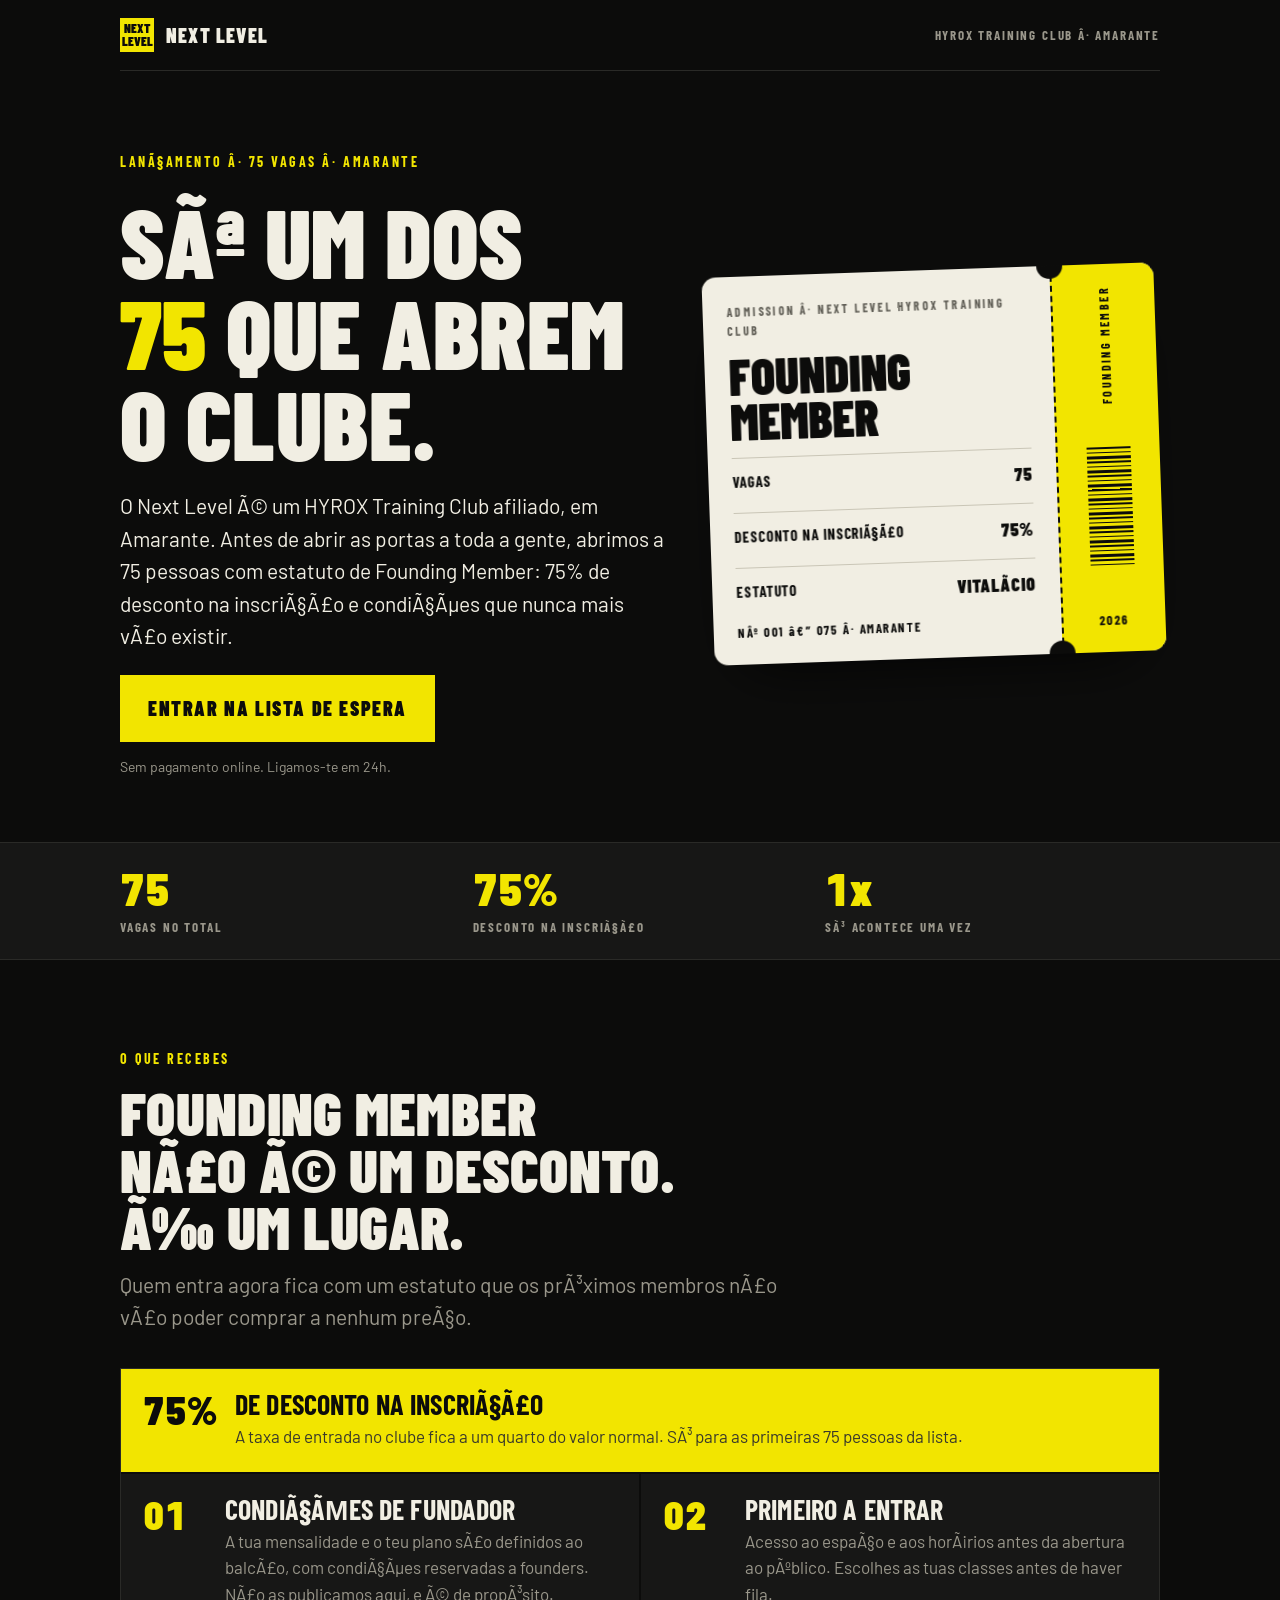
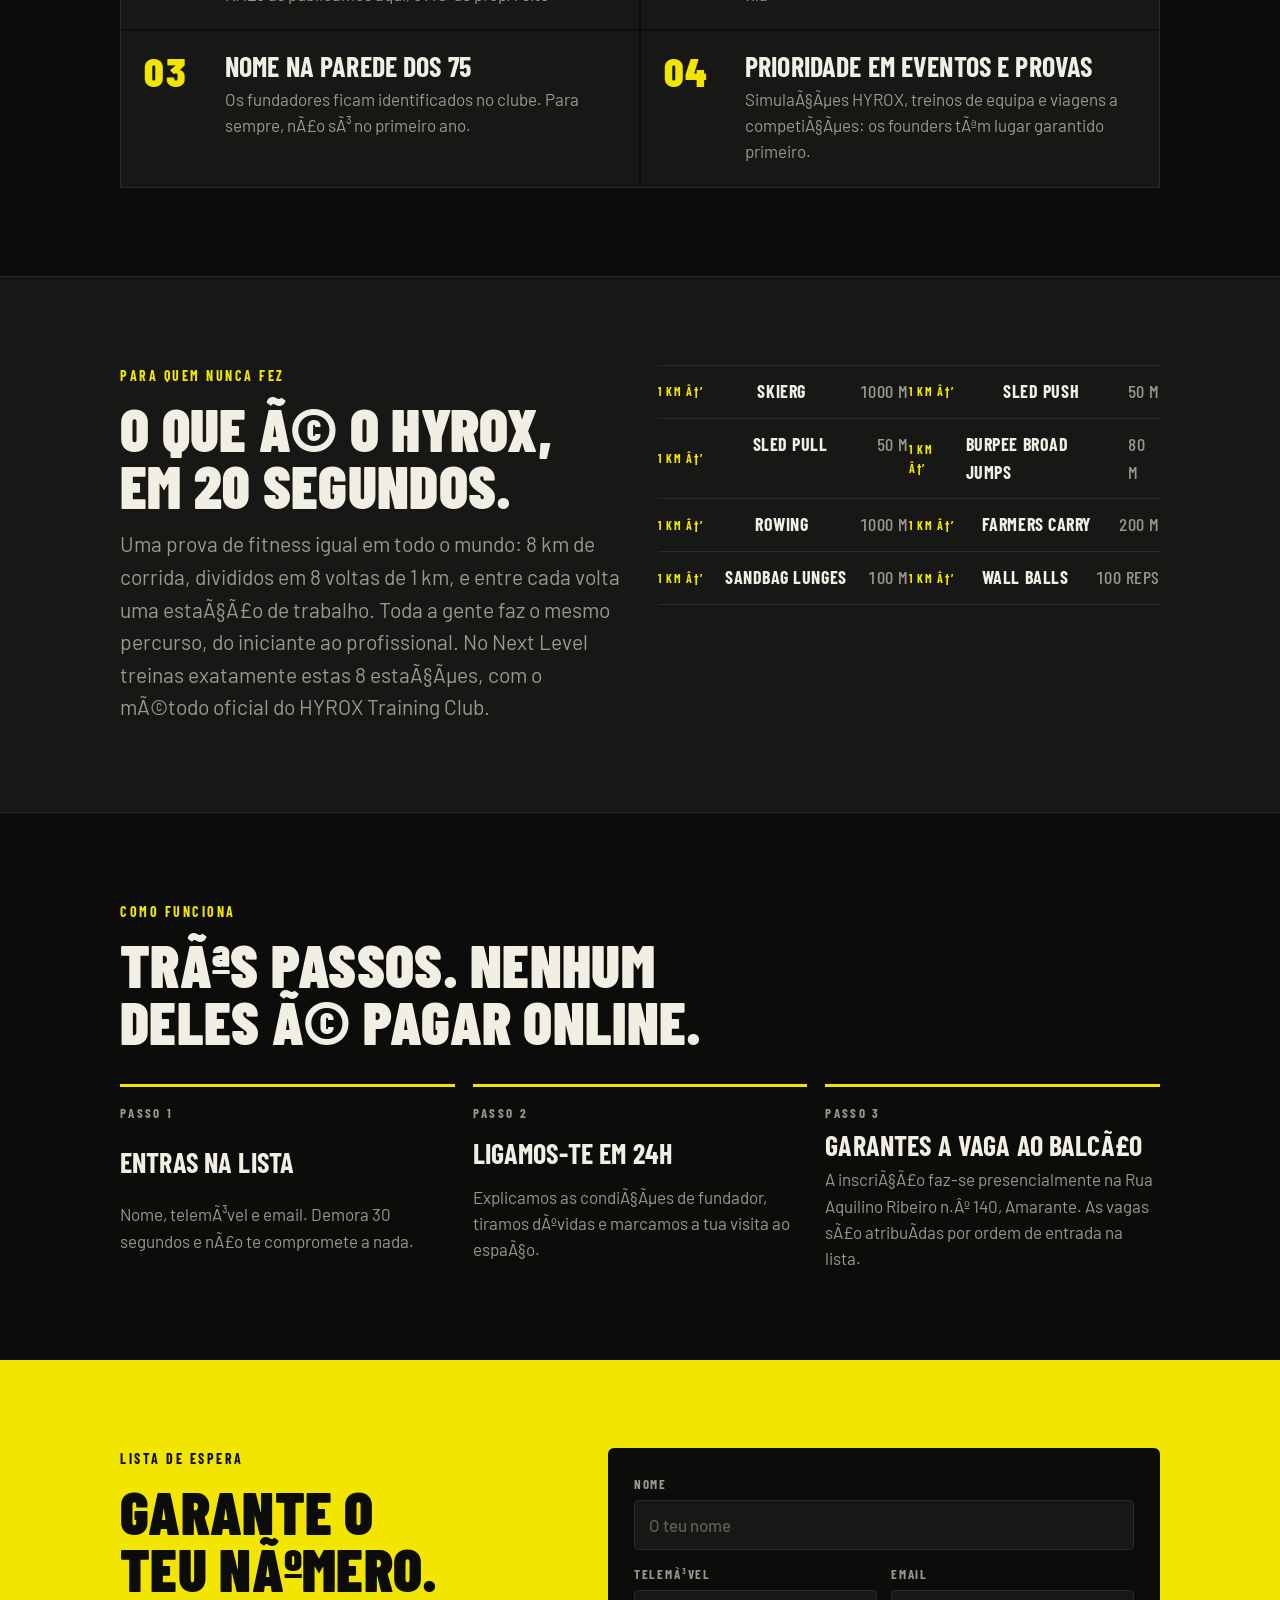
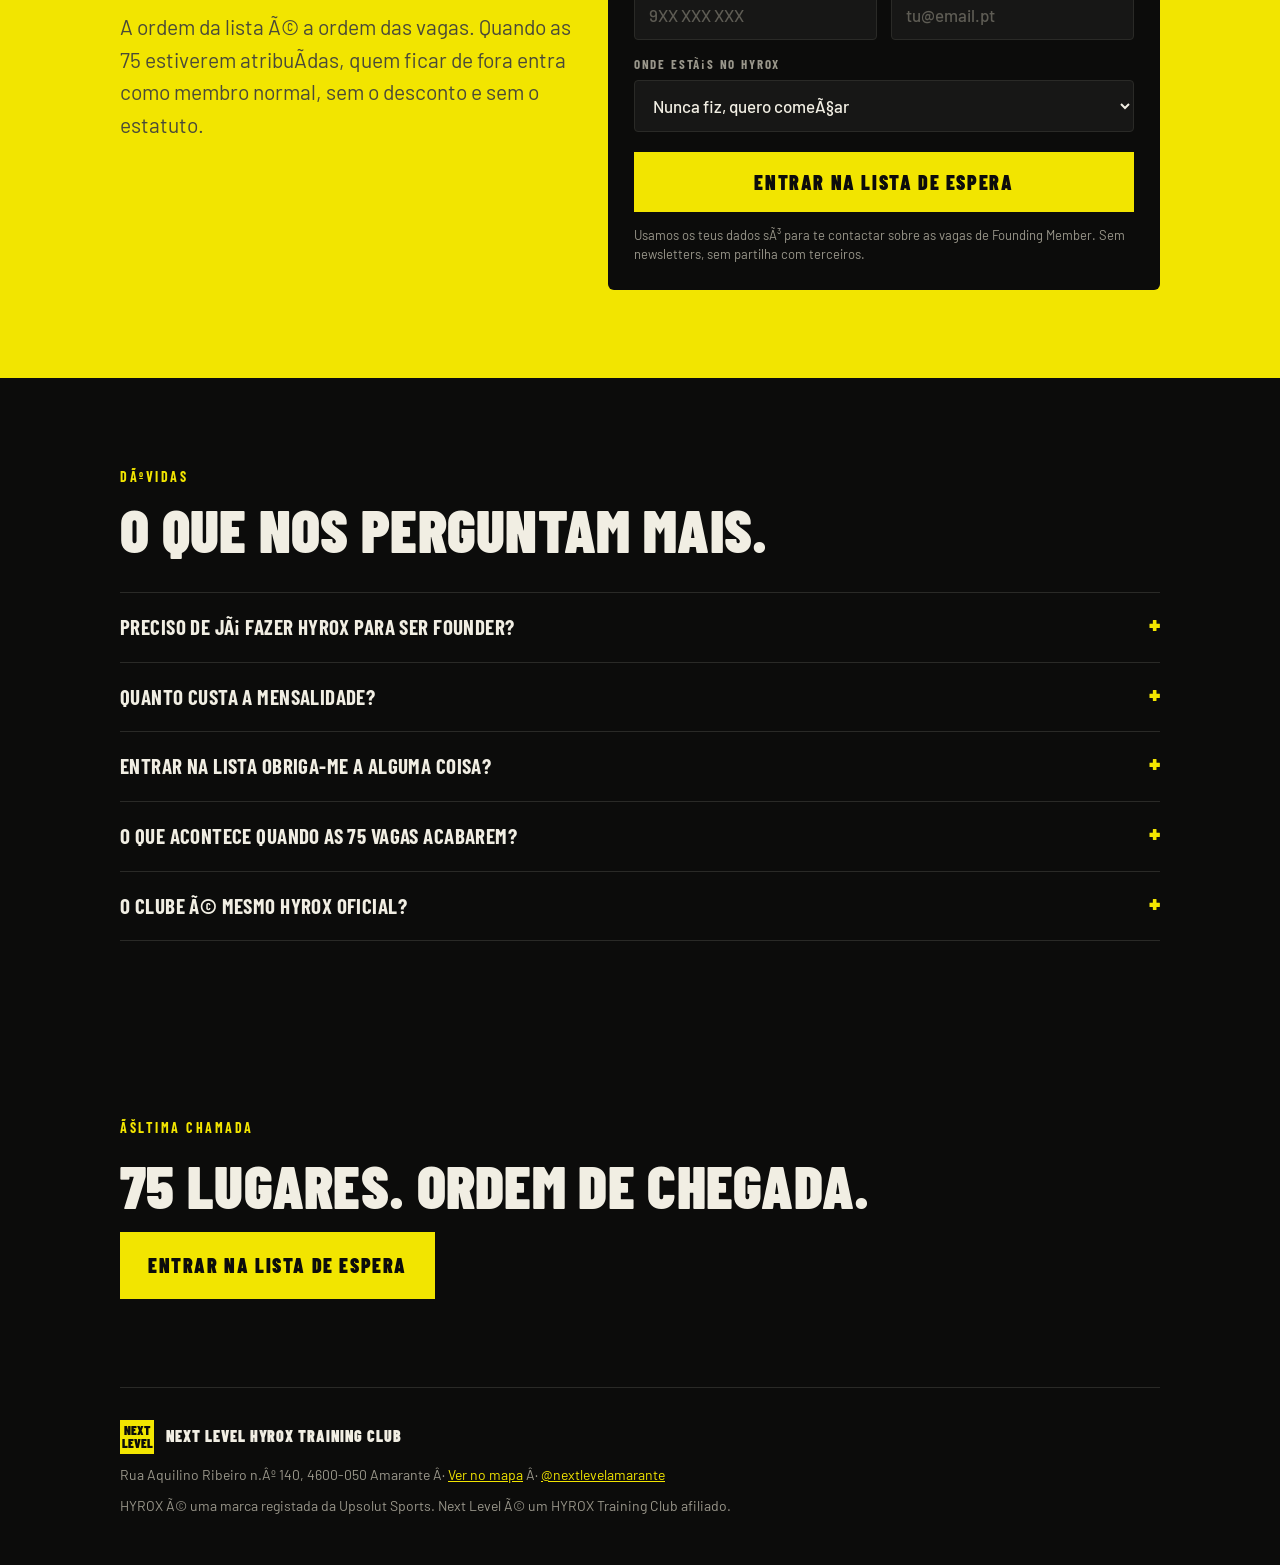
==== founders/index.html @ 46709a41 "Add initial HTML structure for Founding Member page" ====
<!doctype html>
<html lang="pt">
<head>
<meta charset="utf-8">
<meta name="viewport" content="width=device-width,initial-scale=1">
<title>Next Level Founding Member</title>
<meta name="description" content="75 vagas de Founding Member no Next Level HYROX Training Club, Amarante. Entra na lista de espera.">
<link rel="preconnect" href="https://fonts.googleapis.com">
<link rel="stylesheet" href="https://fonts.googleapis.com/css2?family=Barlow+Condensed:wght@500;700;900&family=Barlow:wght@400;500;600&display=swap">
<style>
  :root{
    --carbon:#0C0C0B; --surface:#171716; --line:#2A2A27;
    --volt:#F2E500; --volt-ink:#0C0C0B;
    --bone:#F1EEE3; --ash:#9A978B; --ash-dim:#5E5C54;
    --ok:#7CE38B;
    --display:"Barlow Condensed","Arial Narrow","Helvetica Neue",Arial,sans-serif;
    --body:"Barlow","Helvetica Neue",Arial,sans-serif;
    --max:1040px;
  }
  *{box-sizing:border-box}
  [hidden]{display:none!important}
  html{color-scheme:dark}
  body{margin:0;background:var(--carbon);color:var(--bone);font-family:var(--body);font-size:17px;line-height:1.55;-webkit-font-smoothing:antialiased}
  a{color:var(--volt)}
  h1,h2,h3{font-family:var(--display);text-wrap:balance;margin:0;line-height:.95;text-transform:uppercase;letter-spacing:.005em}
  h1{font-weight:900;font-size:clamp(46px,10vw,96px)}
  h2{font-weight:900;font-size:clamp(34px,6vw,60px)}
  h3{font-weight:700;font-size:clamp(22px,3vw,28px)}
  p{margin:0}
  .wrap{width:min(var(--max),100% - 40px);margin-inline:auto}
  .eyebrow{font-family:var(--display);font-weight:700;font-size:14px;letter-spacing:.18em;text-transform:uppercase;color:var(--volt)}
  .muted{color:var(--ash)}
  .lede{font-size:clamp(18px,2.2vw,21px);max-width:38em}

  /* top bar */
  .bar{display:flex;align-items:center;justify-content:space-between;padding:18px 0;border-bottom:1px solid var(--line)}
  .brand{display:flex;align-items:center;gap:12px;font-family:var(--display);font-weight:900;font-size:20px;letter-spacing:.06em;text-transform:uppercase;color:var(--bone);text-decoration:none}
  .brand .mark{width:34px;height:34px;background:var(--volt);color:var(--volt-ink);display:grid;place-items:center;font-size:13px;line-height:1;font-weight:900;text-align:center;letter-spacing:0}
  .bar .tag{font-family:var(--display);font-weight:700;font-size:13px;letter-spacing:.14em;text-transform:uppercase;color:var(--ash)}
  @media (max-width:520px){.bar .tag{display:none}}

  /* hero */
  .hero{padding:56px 0 40px;display:grid;gap:36px}
  @media (min-width:860px){.hero{grid-template-columns:1.1fr .9fr;align-items:center;padding:80px 0 64px}}
  .hero h1 .volt{color:var(--volt)}
  .hero .stack{display:grid;gap:22px}
  .cta{display:inline-flex;align-items:center;justify-content:center;gap:10px;background:var(--volt);color:var(--volt-ink);font-family:var(--display);font-weight:900;font-size:20px;letter-spacing:.08em;text-transform:uppercase;padding:18px 28px;text-decoration:none;border:0;cursor:pointer;min-height:58px}
  .cta:hover{background:#FFF23A}
  .cta:focus-visible,input:focus-visible,select:focus-visible,button:focus-visible,summary:focus-visible{outline:3px solid var(--volt);outline-offset:3px}
  .cta-row{display:flex;flex-wrap:wrap;gap:14px;align-items:center}
  .cta-row .note{font-size:14px;color:var(--ash)}

  /* ticket */
  .ticket{--r:14px;position:relative;display:grid;grid-template-columns:1fr auto;background:var(--bone);color:var(--carbon);border-radius:var(--r);overflow:hidden;box-shadow:0 30px 60px -30px rgba(0,0,0,.9);transform:rotate(-2deg);max-width:520px;width:100%;justify-self:center}
  .ticket .main{padding:26px 24px 22px;display:grid;gap:14px}
  .ticket .stub{border-left:2px dashed var(--carbon);padding:22px 16px;display:grid;grid-template-rows:auto 1fr auto;align-items:center;justify-items:center;gap:12px;background:var(--volt);min-width:104px}
  .ticket .stub::before,.ticket .stub::after{content:"";position:absolute;width:26px;height:26px;border-radius:50%;background:var(--carbon);left:calc(100% - 104px - 13px)}
  .ticket .stub::before{top:-13px}.ticket .stub::after{bottom:-13px}
  .ticket .label{font-family:var(--display);font-weight:700;font-size:12px;letter-spacing:.2em;text-transform:uppercase;color:var(--ash-dim)}
  .ticket .admit{font-family:var(--display);font-weight:900;font-size:clamp(34px,7vw,50px);line-height:.9;text-transform:uppercase}
  .ticket .row{display:flex;justify-content:space-between;gap:12px;font-family:var(--display);font-weight:700;font-size:15px;text-transform:uppercase;letter-spacing:.06em;border-top:1px solid #C9C5B6;padding-top:12px}
  .ticket .row b{font-weight:900;font-size:18px}
  .ticket .barcode{width:44px;height:120px;background:repeating-linear-gradient(to bottom,var(--carbon) 0 2px,transparent 2px 5px,var(--carbon) 5px 6px,transparent 6px 9px,var(--carbon) 9px 12px,transparent 12px 14px)}
  .ticket .stub .label{writing-mode:vertical-rl;transform:rotate(180deg);color:var(--carbon)}
  .ticket .serial{font-family:var(--display);font-weight:700;font-size:13px;letter-spacing:.12em}

  /* counter strip */
  .strip{border-block:1px solid var(--line);background:var(--surface)}
  .strip .wrap{display:grid;grid-template-columns:repeat(3,1fr);gap:18px;padding:22px 0}
  .strip .k{font-family:var(--display);font-weight:900;font-size:clamp(30px,5vw,46px);line-height:1;color:var(--volt);font-variant-numeric:tabular-nums}
  .strip .l{font-size:13px;letter-spacing:.14em;text-transform:uppercase;color:var(--ash);font-family:var(--display);font-weight:700;margin-top:6px}
  @media (max-width:520px){.strip .wrap{gap:10px}.strip .l{font-size:11px}}

  section{padding:64px 0}
  @media (min-width:860px){section{padding:88px 0}}
  .head{display:grid;gap:14px;margin-bottom:34px;max-width:40em}

  /* perks */
  .perks{display:grid;gap:2px;border:1px solid var(--line)}
  .perk{display:grid;grid-template-columns:auto 1fr;gap:18px;padding:22px;background:var(--surface);align-items:start}
  .perk .n{font-family:var(--display);font-weight:900;font-size:40px;line-height:.9;color:var(--volt);min-width:64px;font-variant-numeric:tabular-nums}
  .perk h3{margin-bottom:6px}
  .perk.lead{grid-column:1/-1;background:var(--volt);color:var(--volt-ink)}
  .perk.lead .n{color:var(--volt-ink)}
  .perk.lead p{color:#3A3A2A}
  @media (min-width:700px){.perks{grid-template-columns:1fr 1fr}}
  .perk .muted{color:var(--ash)}

  /* hyrox */
  .hyrox{background:var(--surface);border-block:1px solid var(--line)}
  .hyrox .grid{display:grid;gap:36px}
  @media (min-width:860px){.hyrox .grid{grid-template-columns:1fr 1fr;align-items:start}}
  .stations{list-style:none;padding:0;margin:0;display:grid;grid-template-columns:1fr 1fr;gap:0;border-top:1px solid var(--line)}
  .stations li{display:flex;justify-content:space-between;gap:12px;padding:12px 0;border-bottom:1px solid var(--line);font-family:var(--display);font-weight:700;font-size:18px;text-transform:uppercase;letter-spacing:.03em}
  .stations li span{color:var(--ash);font-weight:500;font-variant-numeric:tabular-nums}
  .stations li::before{content:"1 KM â†’";color:var(--volt);font-size:12px;letter-spacing:.14em;align-self:center}
  @media (max-width:520px){.stations{grid-template-columns:1fr}.stations li{font-size:17px}}

  /* steps */
  .steps{display:grid;gap:18px}
  @media (min-width:700px){.steps{grid-template-columns:repeat(3,1fr)}}
  .step{border-top:3px solid var(--volt);padding-top:16px;display:grid;gap:8px}
  .step .t{font-family:var(--display);font-weight:700;font-size:13px;letter-spacing:.18em;text-transform:uppercase;color:var(--ash)}

  /* form */
  .signup{background:var(--volt);color:var(--volt-ink)}
  .signup .eyebrow{color:var(--volt-ink)}
  .signup .grid{display:grid;gap:36px}
  @media (min-width:860px){.signup .grid{grid-template-columns:.9fr 1.1fr;align-items:start}}
  .signup .muted{color:#4A4A38}
  form{display:grid;gap:14px;background:var(--carbon);color:var(--bone);padding:26px;border-radius:6px}
  .field{display:grid;gap:6px}
  label{font-family:var(--display);font-weight:700;font-size:13px;letter-spacing:.14em;text-transform:uppercase;color:var(--ash)}
  input,select{width:100%;background:var(--surface);color:var(--bone);border:1px solid var(--line);padding:14px;font:500 17px var(--body);border-radius:4px}
  input::placeholder{color:var(--ash-dim)}
  .two{display:grid;gap:14px}
  @media (min-width:560px){.two{grid-template-columns:1fr 1fr}}
  form .cta{width:100%;margin-top:6px}
  .fine{font-size:13px;color:var(--ash);line-height:1.45}
  .success{display:grid;gap:12px;background:var(--carbon);color:var(--bone);padding:30px 26px;border-radius:6px;border:2px solid var(--ok)}
  .success h3{color:var(--ok)}
  .err{color:#FFB3A7;font-size:14px}

  /* faq */
  details{border-top:1px solid var(--line)}
  details:last-of-type{border-bottom:1px solid var(--line)}
  summary{cursor:pointer;list-style:none;display:flex;justify-content:space-between;gap:16px;padding:18px 0;font-family:var(--display);font-weight:700;font-size:21px;text-transform:uppercase;letter-spacing:.02em}
  summary::-webkit-details-marker{display:none}
  summary::after{content:"+";color:var(--volt);font-weight:900;font-size:26px;line-height:1}
  details[open] summary::after{content:"â€“"}
  details p{padding:0 0 20px;max-width:40em;color:var(--ash)}

  footer{border-top:1px solid var(--line);padding:32px 0 48px;font-size:14px;color:var(--ash);display:grid;gap:10px}
  footer .brand{font-size:16px}
  .final{display:grid;gap:18px;justify-items:start}

  @media (prefers-reduced-motion:no-preference){
    .ticket{animation:drop .7s cubic-bezier(.2,.8,.2,1) both}
    @keyframes drop{from{transform:rotate(-6deg) translateY(-18px);opacity:.6}to{transform:rotate(-2deg) translateY(0);opacity:1}}
  }
</style>

<header class="wrap bar">
  <a class="brand" href="#top"><span class="mark">NEXT<br>LEVEL</span>Next Level</a>
  <span class="tag">HYROX Training Club Â· Amarante</span>
</header>

<main id="top">
  <div class="wrap hero">
    <div class="stack">
      <p class="eyebrow">LanÃ§amento Â· 75 vagas Â· Amarante</p>
      <h1>SÃª um dos <span class="volt">75</span> que abrem o clube.</h1>
      <p class="lede">O Next Level Ã© um HYROX Training Club afiliado, em Amarante. Antes de abrir as portas a toda a gente, abrimos a 75 pessoas com estatuto de Founding Member: 75% de desconto na inscriÃ§Ã£o e condiÃ§Ãµes que nunca mais vÃ£o existir.</p>
      <div class="cta-row">
        <a class="cta" href="#lista">Entrar na lista de espera</a>
        <span class="note">Sem pagamento online. Ligamos-te em 24h.</span>
      </div>
    </div>

    <div class="ticket" aria-label="Bilhete Founding Member">
      <div class="main">
        <span class="label">Admission Â· Next Level HYROX Training Club</span>
        <div class="admit">Founding<br>Member</div>
        <div class="row"><span>Vagas</span><b>75</b></div>
        <div class="row"><span>Desconto na inscriÃ§Ã£o</span><b>75%</b></div>
        <div class="row"><span>Estatuto</span><b>VitalÃ­cio</b></div>
        <span class="serial">NÂº 001 â€” 075 Â· AMARANTE</span>
      </div>
      <div class="stub">
        <span class="label">Founding Member</span>
        <div class="barcode" aria-hidden="true"></div>
        <span class="serial">2026</span>
      </div>
    </div>
  </div>

  <div class="strip">
    <div class="wrap">
      <div><div class="k" data-count="vagas">75</div><div class="l">Vagas no total</div></div>
      <div><div class="k">75%</div><div class="l">Desconto na inscriÃ§Ã£o</div></div>
      <div><div class="k">1x</div><div class="l">SÃ³ acontece uma vez</div></div>
    </div>
  </div>

  <section class="wrap" id="oferta">
    <div class="head">
      <p class="eyebrow">O que recebes</p>
      <h2>Founding Member nÃ£o Ã© um desconto. Ã‰ um lugar.</h2>
      <p class="muted lede">Quem entra agora fica com um estatuto que os prÃ³ximos membros nÃ£o vÃ£o poder comprar a nenhum preÃ§o.</p>
    </div>
    <div class="perks">
      <div class="perk lead">
        <div class="n">75%</div>
        <div><h3>De desconto na inscriÃ§Ã£o</h3><p>A taxa de entrada no clube fica a um quarto do valor normal. SÃ³ para as primeiras 75 pessoas da lista.</p></div>
      </div>
      <div class="perk">
        <div class="n">01</div>
        <div><h3>CondiÃ§Ãµes de fundador</h3><p class="muted">A tua mensalidade e o teu plano sÃ£o definidos ao balcÃ£o, com condiÃ§Ãµes reservadas a founders. NÃ£o as publicamos aqui, e Ã© de propÃ³sito.</p></div>
      </div>
      <div class="perk">
        <div class="n">02</div>
        <div><h3>Primeiro a entrar</h3><p class="muted">Acesso ao espaÃ§o e aos horÃ¡rios antes da abertura ao pÃºblico. Escolhes as tuas classes antes de haver fila.</p></div>
      </div>
      <div class="perk">
        <div class="n">03</div>
        <div><h3>Nome na parede dos 75</h3><p class="muted">Os fundadores ficam identificados no clube. Para sempre, nÃ£o sÃ³ no primeiro ano.</p></div>
      </div>
      <div class="perk">
        <div class="n">04</div>
        <div><h3>Prioridade em eventos e provas</h3><p class="muted">SimulaÃ§Ãµes HYROX, treinos de equipa e viagens a competiÃ§Ãµes: os founders tÃªm lugar garantido primeiro.</p></div>
      </div>
    </div>
  </section>

  <section class="hyrox">
    <div class="wrap grid">
      <div class="head" style="margin:0">
        <p class="eyebrow">Para quem nunca fez</p>
        <h2>O que Ã© o HYROX, em 20 segundos.</h2>
        <p class="muted lede">Uma prova de fitness igual em todo o mundo: 8 km de corrida, divididos em 8 voltas de 1 km, e entre cada volta uma estaÃ§Ã£o de trabalho. Toda a gente faz o mesmo percurso, do iniciante ao profissional. No Next Level treinas exatamente estas 8 estaÃ§Ãµes, com o mÃ©todo oficial do HYROX Training Club.</p>
      </div>
      <ul class="stations">
        <li>SkiErg <span>1000 m</span></li>
        <li>Sled Push <span>50 m</span></li>
        <li>Sled Pull <span>50 m</span></li>
        <li>Burpee Broad Jumps <span>80 m</span></li>
        <li>Rowing <span>1000 m</span></li>
        <li>Farmers Carry <span>200 m</span></li>
        <li>Sandbag Lunges <span>100 m</span></li>
        <li>Wall Balls <span>100 reps</span></li>
      </ul>
    </div>
  </section>

  <section class="wrap" id="como">
    <div class="head">
      <p class="eyebrow">Como funciona</p>
      <h2>TrÃªs passos. Nenhum deles Ã© pagar online.</h2>
    </div>
    <div class="steps">
      <div class="step"><span class="t">Passo 1</span><h3>Entras na lista</h3><p class="muted">Nome, telemÃ³vel e email. Demora 30 segundos e nÃ£o te compromete a nada.</p></div>
      <div class="step"><span class="t">Passo 2</span><h3>Ligamos-te em 24h</h3><p class="muted">Explicamos as condiÃ§Ãµes de fundador, tiramos dÃºvidas e marcamos a tua visita ao espaÃ§o.</p></div>
      <div class="step"><span class="t">Passo 3</span><h3>Garantes a vaga ao balcÃ£o</h3><p class="muted">A inscriÃ§Ã£o faz-se presencialmente na Rua Aquilino Ribeiro n.Âº 140, Amarante. As vagas sÃ£o atribuÃ­das por ordem de entrada na lista.</p></div>
    </div>
  </section>

  <section class="signup" id="lista">
    <div class="wrap grid">
      <div class="head" style="margin:0">
        <p class="eyebrow">Lista de espera</p>
        <h2>Garante o teu nÃºmero.</h2>
        <p class="muted lede">A ordem da lista Ã© a ordem das vagas. Quando as 75 estiverem atribuÃ­das, quem ficar de fora entra como membro normal, sem o desconto e sem o estatuto.</p>
      </div>

      <form name="founding-member" method="POST" action="https://api.web3forms.com/submit" novalidate>
        <!-- SUBSTITUI o valor abaixo pela tua Access Key do Web3Forms (ver instruÃ§Ãµes) -->
        <input type="hidden" name="access_key" value="b8e81627-3263-4fd8-a840-15b903b4aa94">
        <input type="hidden" name="subject" value="Nova inscriÃ§Ã£o Founding Member â€” Next Level">
        <input type="hidden" name="from_name" value="Lista de espera Next Level">
        <input type="checkbox" name="botcheck" style="display:none" tabindex="-1" autocomplete="off">
        <div class="field"><label for="nome">Nome</label><input id="nome" name="nome" type="text" autocomplete="name" placeholder="O teu nome" required></div>
        <div class="two">
          <div class="field"><label for="tel">TelemÃ³vel</label><input id="tel" name="telemovel" type="tel" inputmode="tel" autocomplete="tel" placeholder="9XX XXX XXX" required></div>
          <div class="field"><label for="email">Email</label><input id="email" name="email" type="email" autocomplete="email" placeholder="tu@email.pt" required></div>
        </div>
        <div class="field">
          <label for="nivel">Onde estÃ¡s no HYROX</label>
          <select id="nivel" name="nivel">
            <option>Nunca fiz, quero comeÃ§ar</option>
            <option>Treino, mas nunca competi</option>
            <option>JÃ¡ fiz pelo menos uma prova</option>
          </select>
        </div>
        <p class="err" id="err" hidden></p>
        <button class="cta" type="submit">Entrar na lista de espera</button>
        <p class="fine">Usamos os teus dados sÃ³ para te contactar sobre as vagas de Founding Member. Sem newsletters, sem partilha com terceiros.</p>
      </form>

      <div class="success" id="ok" hidden>
        <p class="eyebrow" style="color:var(--ok)">EstÃ¡s na lista</p>
        <h3>Recebemos o teu pedido.</h3>
        <p class="muted">Vamos ligar-te em 24 horas para o nÃºmero que deixaste. Se preferires adiantar, manda mensagem no Instagram para <a href="https://instagram.com/nextlevelamarante">@nextlevelamarante</a> com a palavra FOUNDER.</p>
      </div>
    </div>
  </section>

  <section class="wrap" id="faq">
    <div class="head">
      <p class="eyebrow">DÃºvidas</p>
      <h2>O que nos perguntam mais.</h2>
    </div>
    <details><summary>Preciso de jÃ¡ fazer HYROX para ser founder?</summary><p>NÃ£o. A maioria dos 75 nunca fez uma prova. O treino Ã© escalÃ¡vel: a mesma sessÃ£o serve para quem comeÃ§a e para quem jÃ¡ compete, com pesos e distÃ¢ncias diferentes.</p></details>
    <details><summary>Quanto custa a mensalidade?</summary><p>As condiÃ§Ãµes de fundador sÃ£o explicadas ao telefone e fechadas ao balcÃ£o. NÃ£o as publicamos online porque sÃ£o exclusivas dos 75 e nÃ£o queremos que fiquem como referÃªncia para quem entra depois.</p></details>
    <details><summary>Entrar na lista obriga-me a alguma coisa?</summary><p>NÃ£o. A lista sÃ³ define a ordem de prioridade. A decisÃ£o Ã© tua depois de falares connosco e de visitares o espaÃ§o.</p></details>
    <details><summary>O que acontece quando as 75 vagas acabarem?</summary><p>Fecha a lista. Quem entrar depois entra como membro normal, com a inscriÃ§Ã£o a preÃ§o inteiro e sem o estatuto de Founding Member.</p></details>
    <details><summary>O clube Ã© mesmo HYROX oficial?</summary><p>Sim. O Next Level Ã© um HYROX Training Club afiliado, o que significa treinar com o mÃ©todo oficial, nas estaÃ§Ãµes e distÃ¢ncias reais da prova.</p></details>
  </section>

  <section class="wrap final">
    <p class="eyebrow">Ãšltima chamada</p>
    <h2>75 lugares. Ordem de chegada.</h2>
    <a class="cta" href="#lista">Entrar na lista de espera</a>
  </section>
</main>

<footer class="wrap">
  <a class="brand" href="#top"><span class="mark">NEXT<br>LEVEL</span>Next Level HYROX Training Club</a>
  <p>Rua Aquilino Ribeiro n.Âº 140, 4600-050 Amarante Â· <a href="https://maps.google.com/?q=Rua+Aquilino+Ribeiro+140,+4600-050+Amarante">Ver no mapa</a> Â· <a href="https://instagram.com/nextlevelamarante">@nextlevelamarante</a></p>
  <p>HYROX Ã© uma marca registada da Upsolut Sports. Next Level Ã© um HYROX Training Club afiliado.</p>
</footer>

<script>
(function(){
  var form=document.querySelector('form[name="founding-member"]');
  var ok=document.getElementById('ok');
  var err=document.getElementById('err');
  function show(msg){err.textContent=msg;err.hidden=false;}
  form.addEventListener('submit',function(e){
    e.preventDefault();err.hidden=true;
    var nome=form.nome.value.trim(),tel=form.telemovel.value.replace(/\s+/g,''),mail=form.email.value.trim();
    if(nome.length<2){show('Diz-nos o teu nome.');form.nome.focus();return;}
    if(!/^(\+?351)?9\d{8}$/.test(tel)){show('Confirma o telemÃ³vel: 9 dÃ­gitos, a comeÃ§ar por 9.');form.telemovel.focus();return;}
    if(!/^[^\s@]+@[^\s@]+\.[^\s@]+$/.test(mail)){show('Confirma o email.');form.email.focus();return;}
    var btn=form.querySelector('button');btn.disabled=true;btn.textContent='A enviarâ€¦';
    var data=Object.fromEntries(new FormData(form).entries());delete data.botcheck;
    var done=function(){form.hidden=true;ok.hidden=false;ok.scrollIntoView({behavior:'smooth',block:'center'});};
    var fail=function(){btn.disabled=false;btn.textContent='Entrar na lista de espera';show('NÃ£o conseguimos enviar. Tenta outra vez ou manda DM para @nextlevelamarante.');};
    if(!data.access_key||data.access_key.indexOf('COLOCA')===0){done();return;} // prÃ©-visualizaÃ§Ã£o sem chave
    fetch('https://api.web3forms.com/submit',{method:'POST',headers:{'Content-Type':'application/json','Accept':'application/json'},body:JSON.stringify(data)})
      .then(function(r){return r.json();})
      .then(function(j){if(j.success){done();}else{fail();}})
      .catch(fail);
  });
})();
</script>

</html>
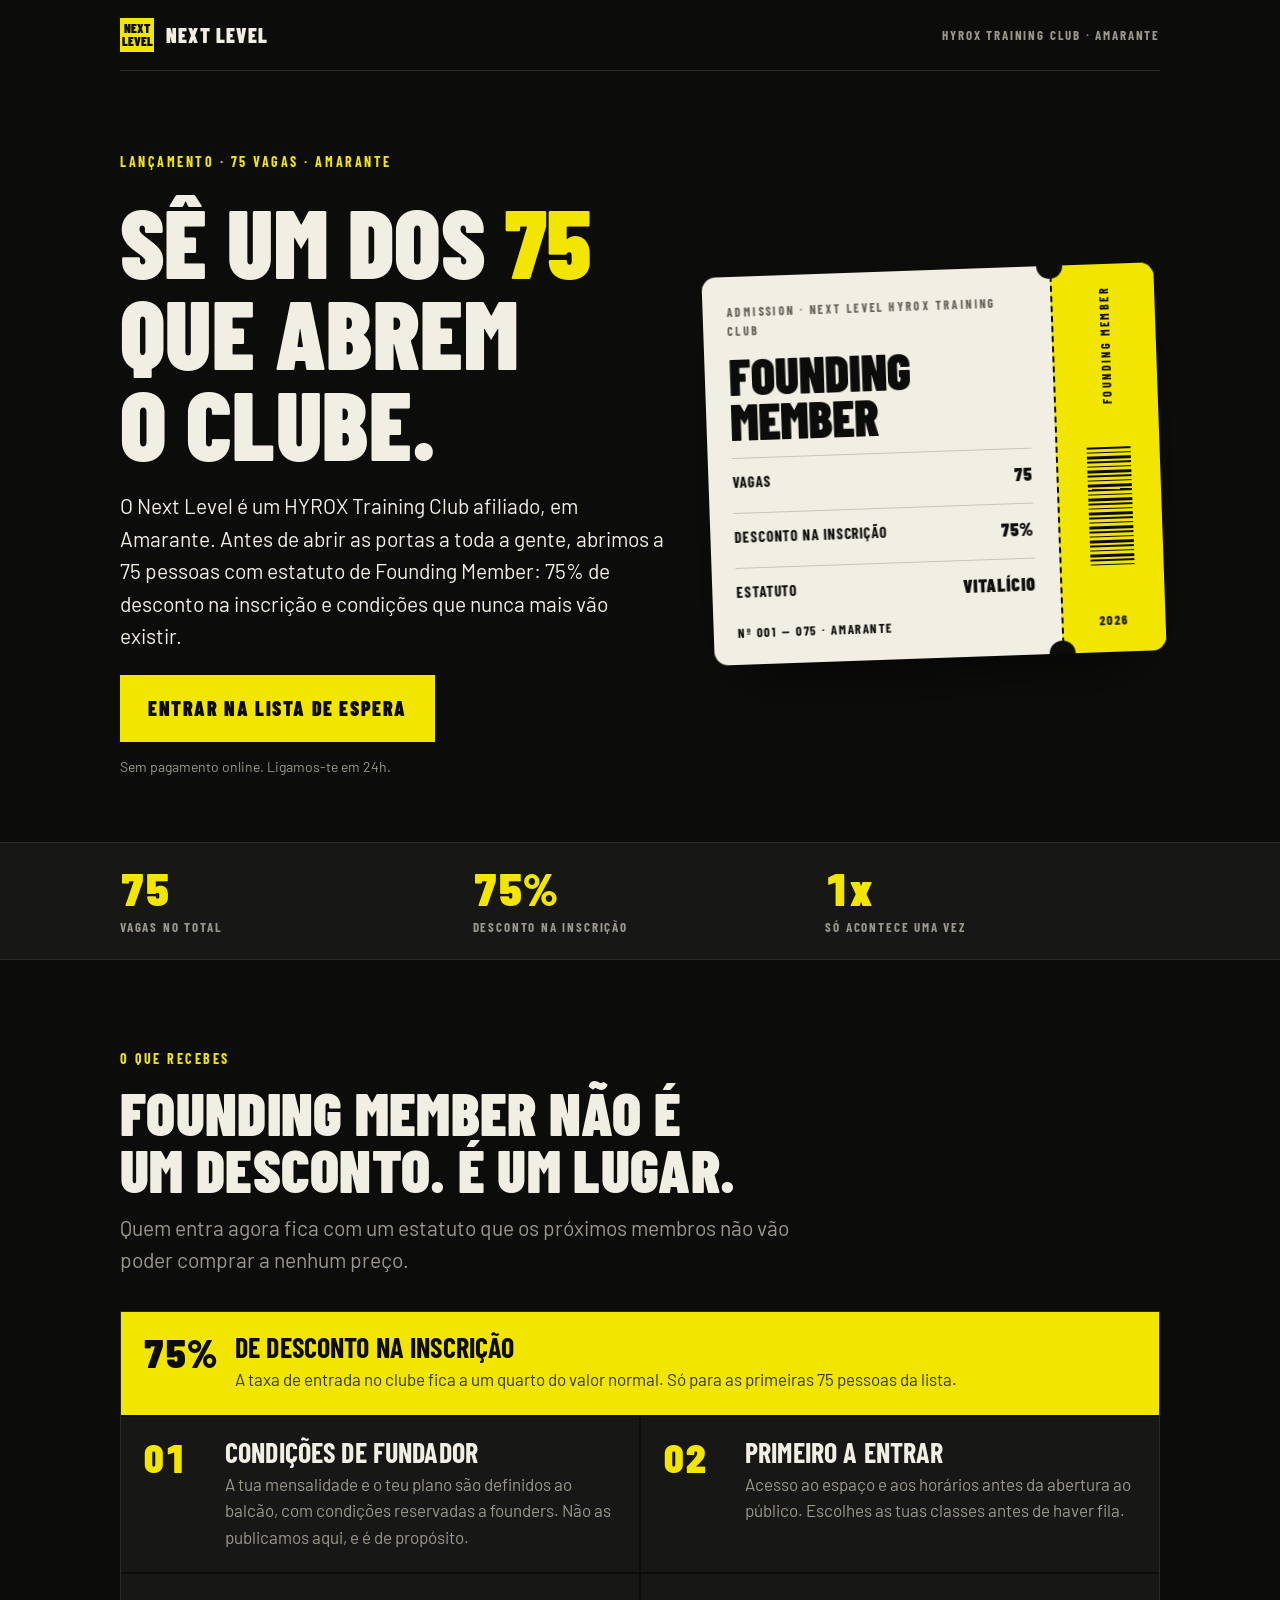
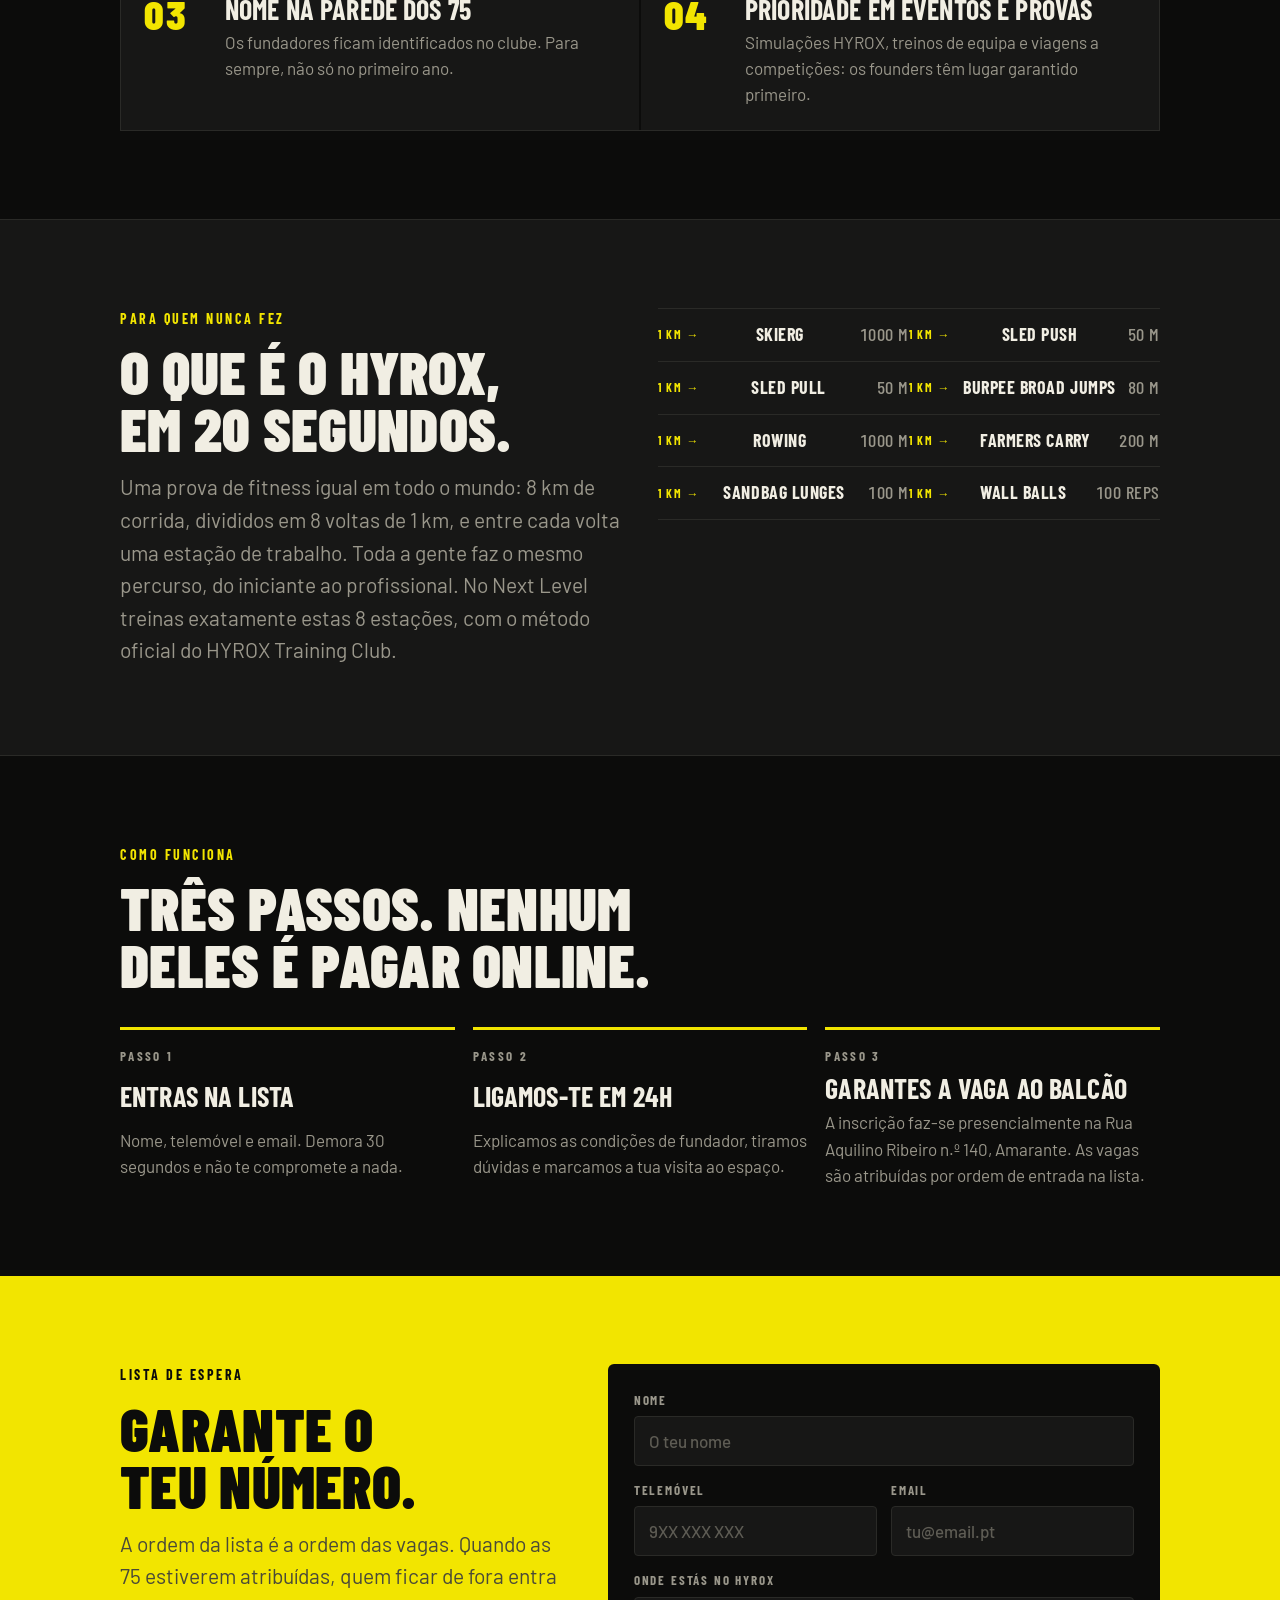
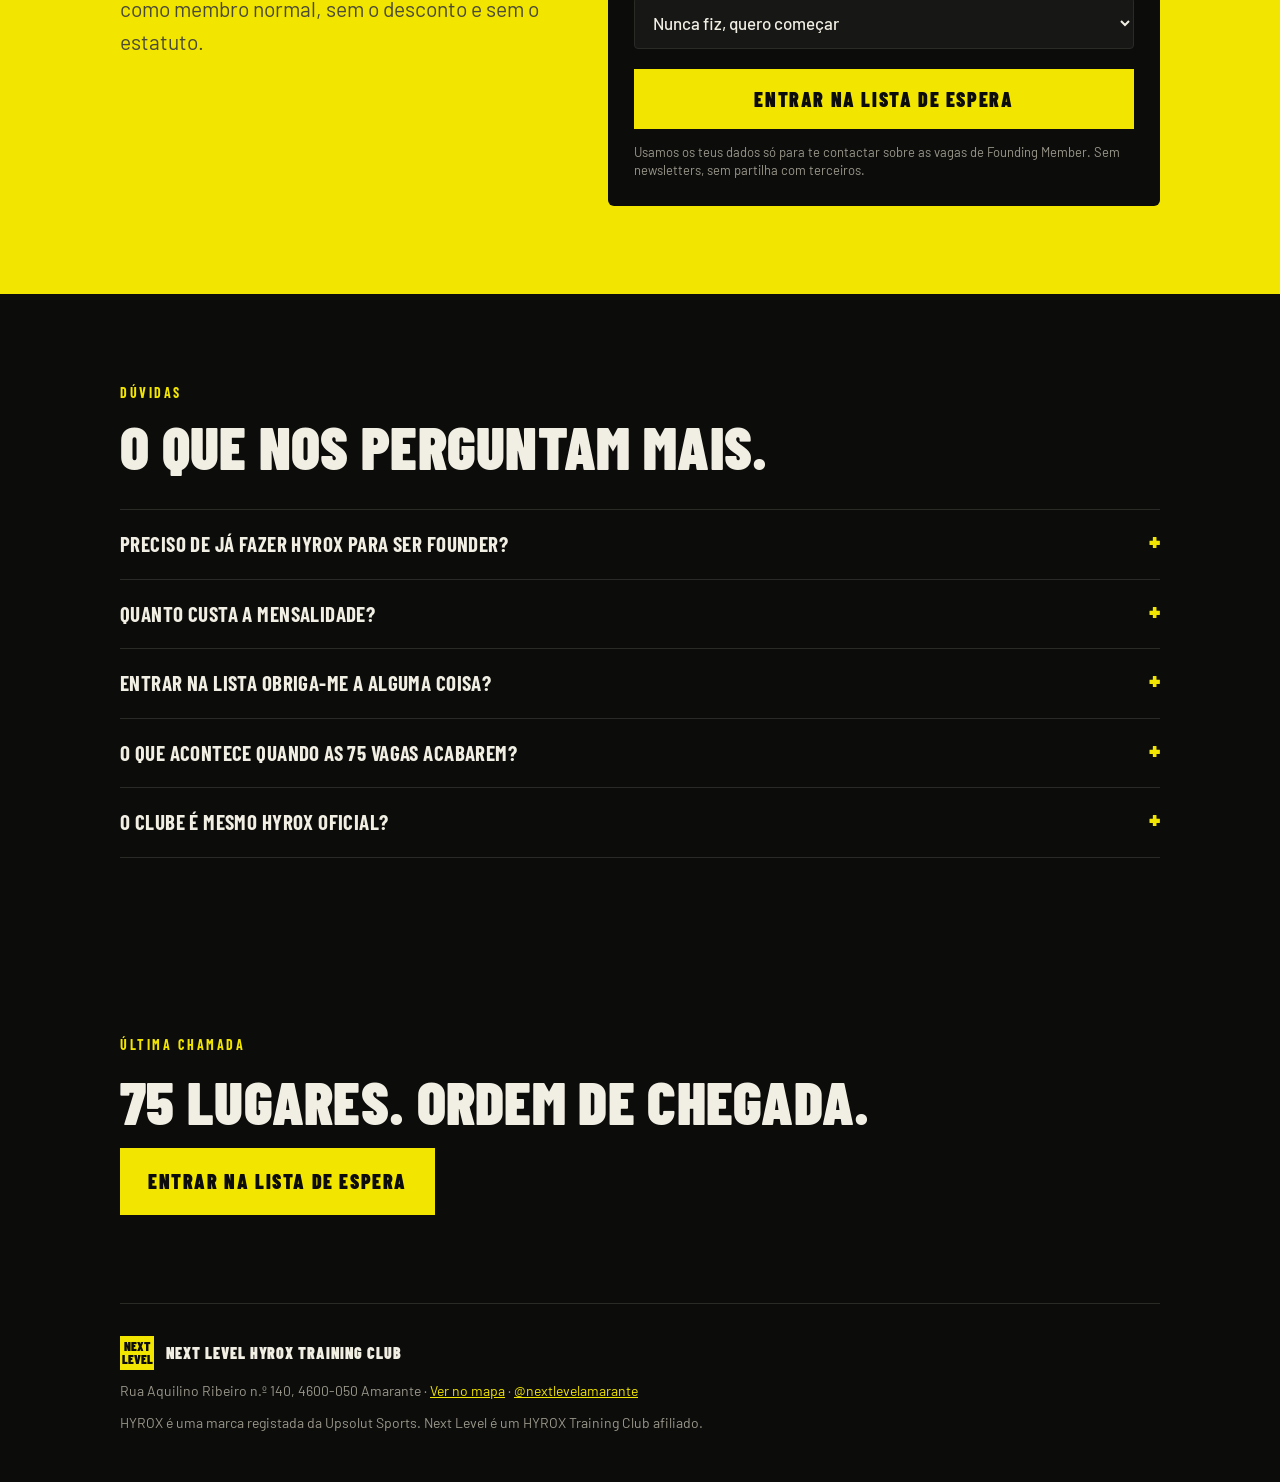
==== commit b3996624: "Fix HTML character encoding and update content" ====
--- a/founders/index.html
+++ b/founders/index.html
@@ -93,7 +93,7 @@
   .stations{list-style:none;padding:0;margin:0;display:grid;grid-template-columns:1fr 1fr;gap:0;border-top:1px solid var(--line)}
   .stations li{display:flex;justify-content:space-between;gap:12px;padding:12px 0;border-bottom:1px solid var(--line);font-family:var(--display);font-weight:700;font-size:18px;text-transform:uppercase;letter-spacing:.03em}
   .stations li span{color:var(--ash);font-weight:500;font-variant-numeric:tabular-nums}
-  .stations li::before{content:"1 KM â†’";color:var(--volt);font-size:12px;letter-spacing:.14em;align-self:center}
+  .stations li::before{content:"1 KM \2192 ";color:var(--volt);font-size:12px;letter-spacing:.14em;align-self:center}
   @media (max-width:520px){.stations{grid-template-columns:1fr}.stations li{font-size:17px}}
 
   /* steps */
@@ -127,7 +127,7 @@
   summary{cursor:pointer;list-style:none;display:flex;justify-content:space-between;gap:16px;padding:18px 0;font-family:var(--display);font-weight:700;font-size:21px;text-transform:uppercase;letter-spacing:.02em}
   summary::-webkit-details-marker{display:none}
   summary::after{content:"+";color:var(--volt);font-weight:900;font-size:26px;line-height:1}
-  details[open] summary::after{content:"â€“"}
+  details[open] summary::after{content:"\2013 "}
   details p{padding:0 0 20px;max-width:40em;color:var(--ash)}
 
   footer{border-top:1px solid var(--line);padding:32px 0 48px;font-size:14px;color:var(--ash);display:grid;gap:10px}
@@ -142,15 +142,15 @@
 
 <header class="wrap bar">
   <a class="brand" href="#top"><span class="mark">NEXT<br>LEVEL</span>Next Level</a>
-  <span class="tag">HYROX Training Club Â· Amarante</span>
+  <span class="tag">HYROX Training Club &#183; Amarante</span>
 </header>
 
 <main id="top">
   <div class="wrap hero">
     <div class="stack">
-      <p class="eyebrow">LanÃ§amento Â· 75 vagas Â· Amarante</p>
-      <h1>SÃª um dos <span class="volt">75</span> que abrem o clube.</h1>
-      <p class="lede">O Next Level Ã© um HYROX Training Club afiliado, em Amarante. Antes de abrir as portas a toda a gente, abrimos a 75 pessoas com estatuto de Founding Member: 75% de desconto na inscriÃ§Ã£o e condiÃ§Ãµes que nunca mais vÃ£o existir.</p>
+      <p class="eyebrow">Lan&#231;amento &#183; 75 vagas &#183; Amarante</p>
+      <h1>S&#234; um dos <span class="volt">75</span> que abrem o clube.</h1>
+      <p class="lede">O Next Level &#233; um HYROX Training Club afiliado, em Amarante. Antes de abrir as portas a toda a gente, abrimos a 75 pessoas com estatuto de Founding Member: 75% de desconto na inscri&#231;&#227;o e condi&#231;&#245;es que nunca mais v&#227;o existir.</p>
       <div class="cta-row">
         <a class="cta" href="#lista">Entrar na lista de espera</a>
         <span class="note">Sem pagamento online. Ligamos-te em 24h.</span>
@@ -159,12 +159,12 @@
 
     <div class="ticket" aria-label="Bilhete Founding Member">
       <div class="main">
-        <span class="label">Admission Â· Next Level HYROX Training Club</span>
+        <span class="label">Admission &#183; Next Level HYROX Training Club</span>
         <div class="admit">Founding<br>Member</div>
         <div class="row"><span>Vagas</span><b>75</b></div>
-        <div class="row"><span>Desconto na inscriÃ§Ã£o</span><b>75%</b></div>
-        <div class="row"><span>Estatuto</span><b>VitalÃ­cio</b></div>
-        <span class="serial">NÂº 001 â€” 075 Â· AMARANTE</span>
+        <div class="row"><span>Desconto na inscri&#231;&#227;o</span><b>75%</b></div>
+        <div class="row"><span>Estatuto</span><b>Vital&#237;cio</b></div>
+        <span class="serial">N&#186; 001 &#8212; 075 &#183; AMARANTE</span>
       </div>
       <div class="stub">
         <span class="label">Founding Member</span>
@@ -177,37 +177,37 @@
   <div class="strip">
     <div class="wrap">
       <div><div class="k" data-count="vagas">75</div><div class="l">Vagas no total</div></div>
-      <div><div class="k">75%</div><div class="l">Desconto na inscriÃ§Ã£o</div></div>
-      <div><div class="k">1x</div><div class="l">SÃ³ acontece uma vez</div></div>
+      <div><div class="k">75%</div><div class="l">Desconto na inscri&#231;&#227;o</div></div>
+      <div><div class="k">1x</div><div class="l">S&#243; acontece uma vez</div></div>
     </div>
   </div>
 
   <section class="wrap" id="oferta">
     <div class="head">
       <p class="eyebrow">O que recebes</p>
-      <h2>Founding Member nÃ£o Ã© um desconto. Ã‰ um lugar.</h2>
-      <p class="muted lede">Quem entra agora fica com um estatuto que os prÃ³ximos membros nÃ£o vÃ£o poder comprar a nenhum preÃ§o.</p>
+      <h2>Founding Member n&#227;o &#233; um desconto. &#201; um lugar.</h2>
+      <p class="muted lede">Quem entra agora fica com um estatuto que os pr&#243;ximos membros n&#227;o v&#227;o poder comprar a nenhum pre&#231;o.</p>
     </div>
     <div class="perks">
       <div class="perk lead">
         <div class="n">75%</div>
-        <div><h3>De desconto na inscriÃ§Ã£o</h3><p>A taxa de entrada no clube fica a um quarto do valor normal. SÃ³ para as primeiras 75 pessoas da lista.</p></div>
+        <div><h3>De desconto na inscri&#231;&#227;o</h3><p>A taxa de entrada no clube fica a um quarto do valor normal. S&#243; para as primeiras 75 pessoas da lista.</p></div>
       </div>
       <div class="perk">
         <div class="n">01</div>
-        <div><h3>CondiÃ§Ãµes de fundador</h3><p class="muted">A tua mensalidade e o teu plano sÃ£o definidos ao balcÃ£o, com condiÃ§Ãµes reservadas a founders. NÃ£o as publicamos aqui, e Ã© de propÃ³sito.</p></div>
+        <div><h3>Condi&#231;&#245;es de fundador</h3><p class="muted">A tua mensalidade e o teu plano s&#227;o definidos ao balc&#227;o, com condi&#231;&#245;es reservadas a founders. N&#227;o as publicamos aqui, e &#233; de prop&#243;sito.</p></div>
       </div>
       <div class="perk">
         <div class="n">02</div>
-        <div><h3>Primeiro a entrar</h3><p class="muted">Acesso ao espaÃ§o e aos horÃ¡rios antes da abertura ao pÃºblico. Escolhes as tuas classes antes de haver fila.</p></div>
+        <div><h3>Primeiro a entrar</h3><p class="muted">Acesso ao espa&#231;o e aos hor&#225;rios antes da abertura ao p&#250;blico. Escolhes as tuas classes antes de haver fila.</p></div>
       </div>
       <div class="perk">
         <div class="n">03</div>
-        <div><h3>Nome na parede dos 75</h3><p class="muted">Os fundadores ficam identificados no clube. Para sempre, nÃ£o sÃ³ no primeiro ano.</p></div>
+        <div><h3>Nome na parede dos 75</h3><p class="muted">Os fundadores ficam identificados no clube. Para sempre, n&#227;o s&#243; no primeiro ano.</p></div>
       </div>
       <div class="perk">
         <div class="n">04</div>
-        <div><h3>Prioridade em eventos e provas</h3><p class="muted">SimulaÃ§Ãµes HYROX, treinos de equipa e viagens a competiÃ§Ãµes: os founders tÃªm lugar garantido primeiro.</p></div>
+        <div><h3>Prioridade em eventos e provas</h3><p class="muted">Simula&#231;&#245;es HYROX, treinos de equipa e viagens a competi&#231;&#245;es: os founders t&#234;m lugar garantido primeiro.</p></div>
       </div>
     </div>
   </section>
@@ -216,8 +216,8 @@
     <div class="wrap grid">
       <div class="head" style="margin:0">
         <p class="eyebrow">Para quem nunca fez</p>
-        <h2>O que Ã© o HYROX, em 20 segundos.</h2>
-        <p class="muted lede">Uma prova de fitness igual em todo o mundo: 8 km de corrida, divididos em 8 voltas de 1 km, e entre cada volta uma estaÃ§Ã£o de trabalho. Toda a gente faz o mesmo percurso, do iniciante ao profissional. No Next Level treinas exatamente estas 8 estaÃ§Ãµes, com o mÃ©todo oficial do HYROX Training Club.</p>
+        <h2>O que &#233; o HYROX, em 20 segundos.</h2>
+        <p class="muted lede">Uma prova de fitness igual em todo o mundo: 8 km de corrida, divididos em 8 voltas de 1 km, e entre cada volta uma esta&#231;&#227;o de trabalho. Toda a gente faz o mesmo percurso, do iniciante ao profissional. No Next Level treinas exatamente estas 8 esta&#231;&#245;es, com o m&#233;todo oficial do HYROX Training Club.</p>
       </div>
       <ul class="stations">
         <li>SkiErg <span>1000 m</span></li>
@@ -235,12 +235,12 @@
   <section class="wrap" id="como">
     <div class="head">
       <p class="eyebrow">Como funciona</p>
-      <h2>TrÃªs passos. Nenhum deles Ã© pagar online.</h2>
+      <h2>Tr&#234;s passos. Nenhum deles &#233; pagar online.</h2>
     </div>
     <div class="steps">
-      <div class="step"><span class="t">Passo 1</span><h3>Entras na lista</h3><p class="muted">Nome, telemÃ³vel e email. Demora 30 segundos e nÃ£o te compromete a nada.</p></div>
-      <div class="step"><span class="t">Passo 2</span><h3>Ligamos-te em 24h</h3><p class="muted">Explicamos as condiÃ§Ãµes de fundador, tiramos dÃºvidas e marcamos a tua visita ao espaÃ§o.</p></div>
-      <div class="step"><span class="t">Passo 3</span><h3>Garantes a vaga ao balcÃ£o</h3><p class="muted">A inscriÃ§Ã£o faz-se presencialmente na Rua Aquilino Ribeiro n.Âº 140, Amarante. As vagas sÃ£o atribuÃ­das por ordem de entrada na lista.</p></div>
+      <div class="step"><span class="t">Passo 1</span><h3>Entras na lista</h3><p class="muted">Nome, telem&#243;vel e email. Demora 30 segundos e n&#227;o te compromete a nada.</p></div>
+      <div class="step"><span class="t">Passo 2</span><h3>Ligamos-te em 24h</h3><p class="muted">Explicamos as condi&#231;&#245;es de fundador, tiramos d&#250;vidas e marcamos a tua visita ao espa&#231;o.</p></div>
+      <div class="step"><span class="t">Passo 3</span><h3>Garantes a vaga ao balc&#227;o</h3><p class="muted">A inscri&#231;&#227;o faz-se presencialmente na Rua Aquilino Ribeiro n.&#186; 140, Amarante. As vagas s&#227;o atribu&#237;das por ordem de entrada na lista.</p></div>
     </div>
   </section>
 
@@ -248,56 +248,56 @@
     <div class="wrap grid">
       <div class="head" style="margin:0">
         <p class="eyebrow">Lista de espera</p>
-        <h2>Garante o teu nÃºmero.</h2>
-        <p class="muted lede">A ordem da lista Ã© a ordem das vagas. Quando as 75 estiverem atribuÃ­das, quem ficar de fora entra como membro normal, sem o desconto e sem o estatuto.</p>
+        <h2>Garante o teu n&#250;mero.</h2>
+        <p class="muted lede">A ordem da lista &#233; a ordem das vagas. Quando as 75 estiverem atribu&#237;das, quem ficar de fora entra como membro normal, sem o desconto e sem o estatuto.</p>
       </div>
 
       <form name="founding-member" method="POST" action="https://api.web3forms.com/submit" novalidate>
-        <!-- SUBSTITUI o valor abaixo pela tua Access Key do Web3Forms (ver instruÃ§Ãµes) -->
+        <!-- SUBSTITUI o valor abaixo pela tua Access Key do Web3Forms (ver instru&#231;&#245;es) -->
         <input type="hidden" name="access_key" value="b8e81627-3263-4fd8-a840-15b903b4aa94">
-        <input type="hidden" name="subject" value="Nova inscriÃ§Ã£o Founding Member â€” Next Level">
+        <input type="hidden" name="subject" value="Nova inscri&#231;&#227;o Founding Member &#8212; Next Level">
         <input type="hidden" name="from_name" value="Lista de espera Next Level">
         <input type="checkbox" name="botcheck" style="display:none" tabindex="-1" autocomplete="off">
         <div class="field"><label for="nome">Nome</label><input id="nome" name="nome" type="text" autocomplete="name" placeholder="O teu nome" required></div>
         <div class="two">
-          <div class="field"><label for="tel">TelemÃ³vel</label><input id="tel" name="telemovel" type="tel" inputmode="tel" autocomplete="tel" placeholder="9XX XXX XXX" required></div>
+          <div class="field"><label for="tel">Telem&#243;vel</label><input id="tel" name="telemovel" type="tel" inputmode="tel" autocomplete="tel" placeholder="9XX XXX XXX" required></div>
           <div class="field"><label for="email">Email</label><input id="email" name="email" type="email" autocomplete="email" placeholder="tu@email.pt" required></div>
         </div>
         <div class="field">
-          <label for="nivel">Onde estÃ¡s no HYROX</label>
+          <label for="nivel">Onde est&#225;s no HYROX</label>
           <select id="nivel" name="nivel">
-            <option>Nunca fiz, quero comeÃ§ar</option>
+            <option>Nunca fiz, quero come&#231;ar</option>
             <option>Treino, mas nunca competi</option>
-            <option>JÃ¡ fiz pelo menos uma prova</option>
+            <option>J&#225; fiz pelo menos uma prova</option>
           </select>
         </div>
         <p class="err" id="err" hidden></p>
         <button class="cta" type="submit">Entrar na lista de espera</button>
-        <p class="fine">Usamos os teus dados sÃ³ para te contactar sobre as vagas de Founding Member. Sem newsletters, sem partilha com terceiros.</p>
+        <p class="fine">Usamos os teus dados s&#243; para te contactar sobre as vagas de Founding Member. Sem newsletters, sem partilha com terceiros.</p>
       </form>
 
       <div class="success" id="ok" hidden>
-        <p class="eyebrow" style="color:var(--ok)">EstÃ¡s na lista</p>
+        <p class="eyebrow" style="color:var(--ok)">Est&#225;s na lista</p>
         <h3>Recebemos o teu pedido.</h3>
-        <p class="muted">Vamos ligar-te em 24 horas para o nÃºmero que deixaste. Se preferires adiantar, manda mensagem no Instagram para <a href="https://instagram.com/nextlevelamarante">@nextlevelamarante</a> com a palavra FOUNDER.</p>
+        <p class="muted">Vamos ligar-te em 24 horas para o n&#250;mero que deixaste. Se preferires adiantar, manda mensagem no Instagram para <a href="https://instagram.com/nextlevelamarante">@nextlevelamarante</a> com a palavra FOUNDER.</p>
       </div>
     </div>
   </section>
 
   <section class="wrap" id="faq">
     <div class="head">
-      <p class="eyebrow">DÃºvidas</p>
+      <p class="eyebrow">D&#250;vidas</p>
       <h2>O que nos perguntam mais.</h2>
     </div>
-    <details><summary>Preciso de jÃ¡ fazer HYROX para ser founder?</summary><p>NÃ£o. A maioria dos 75 nunca fez uma prova. O treino Ã© escalÃ¡vel: a mesma sessÃ£o serve para quem comeÃ§a e para quem jÃ¡ compete, com pesos e distÃ¢ncias diferentes.</p></details>
-    <details><summary>Quanto custa a mensalidade?</summary><p>As condiÃ§Ãµes de fundador sÃ£o explicadas ao telefone e fechadas ao balcÃ£o. NÃ£o as publicamos online porque sÃ£o exclusivas dos 75 e nÃ£o queremos que fiquem como referÃªncia para quem entra depois.</p></details>
-    <details><summary>Entrar na lista obriga-me a alguma coisa?</summary><p>NÃ£o. A lista sÃ³ define a ordem de prioridade. A decisÃ£o Ã© tua depois de falares connosco e de visitares o espaÃ§o.</p></details>
-    <details><summary>O que acontece quando as 75 vagas acabarem?</summary><p>Fecha a lista. Quem entrar depois entra como membro normal, com a inscriÃ§Ã£o a preÃ§o inteiro e sem o estatuto de Founding Member.</p></details>
-    <details><summary>O clube Ã© mesmo HYROX oficial?</summary><p>Sim. O Next Level Ã© um HYROX Training Club afiliado, o que significa treinar com o mÃ©todo oficial, nas estaÃ§Ãµes e distÃ¢ncias reais da prova.</p></details>
+    <details><summary>Preciso de j&#225; fazer HYROX para ser founder?</summary><p>N&#227;o. A maioria dos 75 nunca fez uma prova. O treino &#233; escal&#225;vel: a mesma sess&#227;o serve para quem come&#231;a e para quem j&#225; compete, com pesos e dist&#226;ncias diferentes.</p></details>
+    <details><summary>Quanto custa a mensalidade?</summary><p>As condi&#231;&#245;es de fundador s&#227;o explicadas ao telefone e fechadas ao balc&#227;o. N&#227;o as publicamos online porque s&#227;o exclusivas dos 75 e n&#227;o queremos que fiquem como refer&#234;ncia para quem entra depois.</p></details>
+    <details><summary>Entrar na lista obriga-me a alguma coisa?</summary><p>N&#227;o. A lista s&#243; define a ordem de prioridade. A decis&#227;o &#233; tua depois de falares connosco e de visitares o espa&#231;o.</p></details>
+    <details><summary>O que acontece quando as 75 vagas acabarem?</summary><p>Fecha a lista. Quem entrar depois entra como membro normal, com a inscri&#231;&#227;o a pre&#231;o inteiro e sem o estatuto de Founding Member.</p></details>
+    <details><summary>O clube &#233; mesmo HYROX oficial?</summary><p>Sim. O Next Level &#233; um HYROX Training Club afiliado, o que significa treinar com o m&#233;todo oficial, nas esta&#231;&#245;es e dist&#226;ncias reais da prova.</p></details>
   </section>
 
   <section class="wrap final">
-    <p class="eyebrow">Ãšltima chamada</p>
+    <p class="eyebrow">&#218;ltima chamada</p>
     <h2>75 lugares. Ordem de chegada.</h2>
     <a class="cta" href="#lista">Entrar na lista de espera</a>
   </section>
@@ -305,8 +305,8 @@
 
 <footer class="wrap">
   <a class="brand" href="#top"><span class="mark">NEXT<br>LEVEL</span>Next Level HYROX Training Club</a>
-  <p>Rua Aquilino Ribeiro n.Âº 140, 4600-050 Amarante Â· <a href="https://maps.google.com/?q=Rua+Aquilino+Ribeiro+140,+4600-050+Amarante">Ver no mapa</a> Â· <a href="https://instagram.com/nextlevelamarante">@nextlevelamarante</a></p>
-  <p>HYROX Ã© uma marca registada da Upsolut Sports. Next Level Ã© um HYROX Training Club afiliado.</p>
+  <p>Rua Aquilino Ribeiro n.&#186; 140, 4600-050 Amarante &#183; <a href="https://maps.google.com/?q=Rua+Aquilino+Ribeiro+140,+4600-050+Amarante">Ver no mapa</a> &#183; <a href="https://instagram.com/nextlevelamarante">@nextlevelamarante</a></p>
+  <p>HYROX &#233; uma marca registada da Upsolut Sports. Next Level &#233; um HYROX Training Club afiliado.</p>
 </footer>
 
 <script>
@@ -319,13 +319,13 @@
     e.preventDefault();err.hidden=true;
     var nome=form.nome.value.trim(),tel=form.telemovel.value.replace(/\s+/g,''),mail=form.email.value.trim();
     if(nome.length<2){show('Diz-nos o teu nome.');form.nome.focus();return;}
-    if(!/^(\+?351)?9\d{8}$/.test(tel)){show('Confirma o telemÃ³vel: 9 dÃ­gitos, a comeÃ§ar por 9.');form.telemovel.focus();return;}
+    if(!/^(\+?351)?9\d{8}$/.test(tel)){show('Confirma o telem\u00f3vel: 9 d\u00edgitos, a come\u00e7ar por 9.');form.telemovel.focus();return;}
     if(!/^[^\s@]+@[^\s@]+\.[^\s@]+$/.test(mail)){show('Confirma o email.');form.email.focus();return;}
-    var btn=form.querySelector('button');btn.disabled=true;btn.textContent='A enviarâ€¦';
+    var btn=form.querySelector('button');btn.disabled=true;btn.textContent='A enviar\u2026';
     var data=Object.fromEntries(new FormData(form).entries());delete data.botcheck;
     var done=function(){form.hidden=true;ok.hidden=false;ok.scrollIntoView({behavior:'smooth',block:'center'});};
-    var fail=function(){btn.disabled=false;btn.textContent='Entrar na lista de espera';show('NÃ£o conseguimos enviar. Tenta outra vez ou manda DM para @nextlevelamarante.');};
-    if(!data.access_key||data.access_key.indexOf('COLOCA')===0){done();return;} // prÃ©-visualizaÃ§Ã£o sem chave
+    var fail=function(){btn.disabled=false;btn.textContent='Entrar na lista de espera';show('N\u00e3o conseguimos enviar. Tenta outra vez ou manda DM para @nextlevelamarante.');};
+    if(!data.access_key||data.access_key.indexOf('COLOCA')===0){done();return;} // pr\u00e9-visualiza\u00e7\u00e3o sem chave
     fetch('https://api.web3forms.com/submit',{method:'POST',headers:{'Content-Type':'application/json','Accept':'application/json'},body:JSON.stringify(data)})
       .then(function(r){return r.json();})
       .then(function(j){if(j.success){done();}else{fail();}})
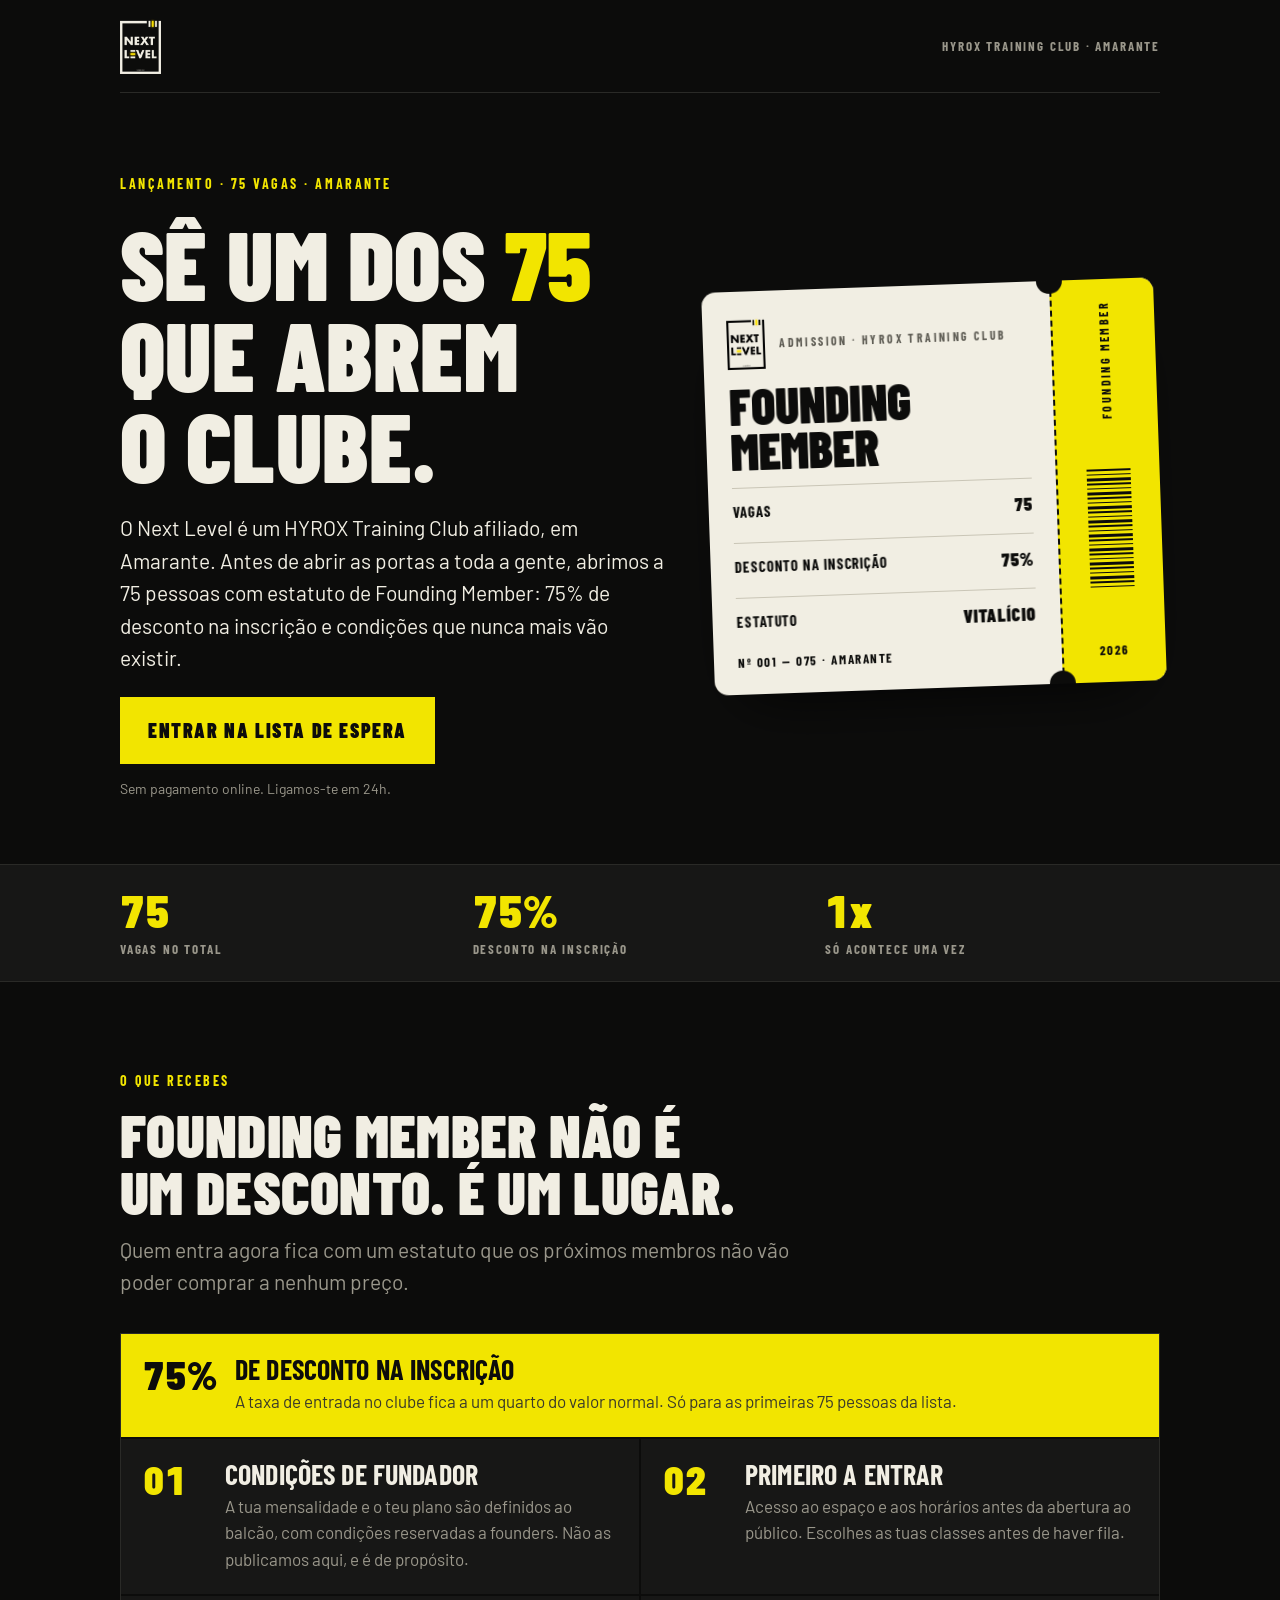
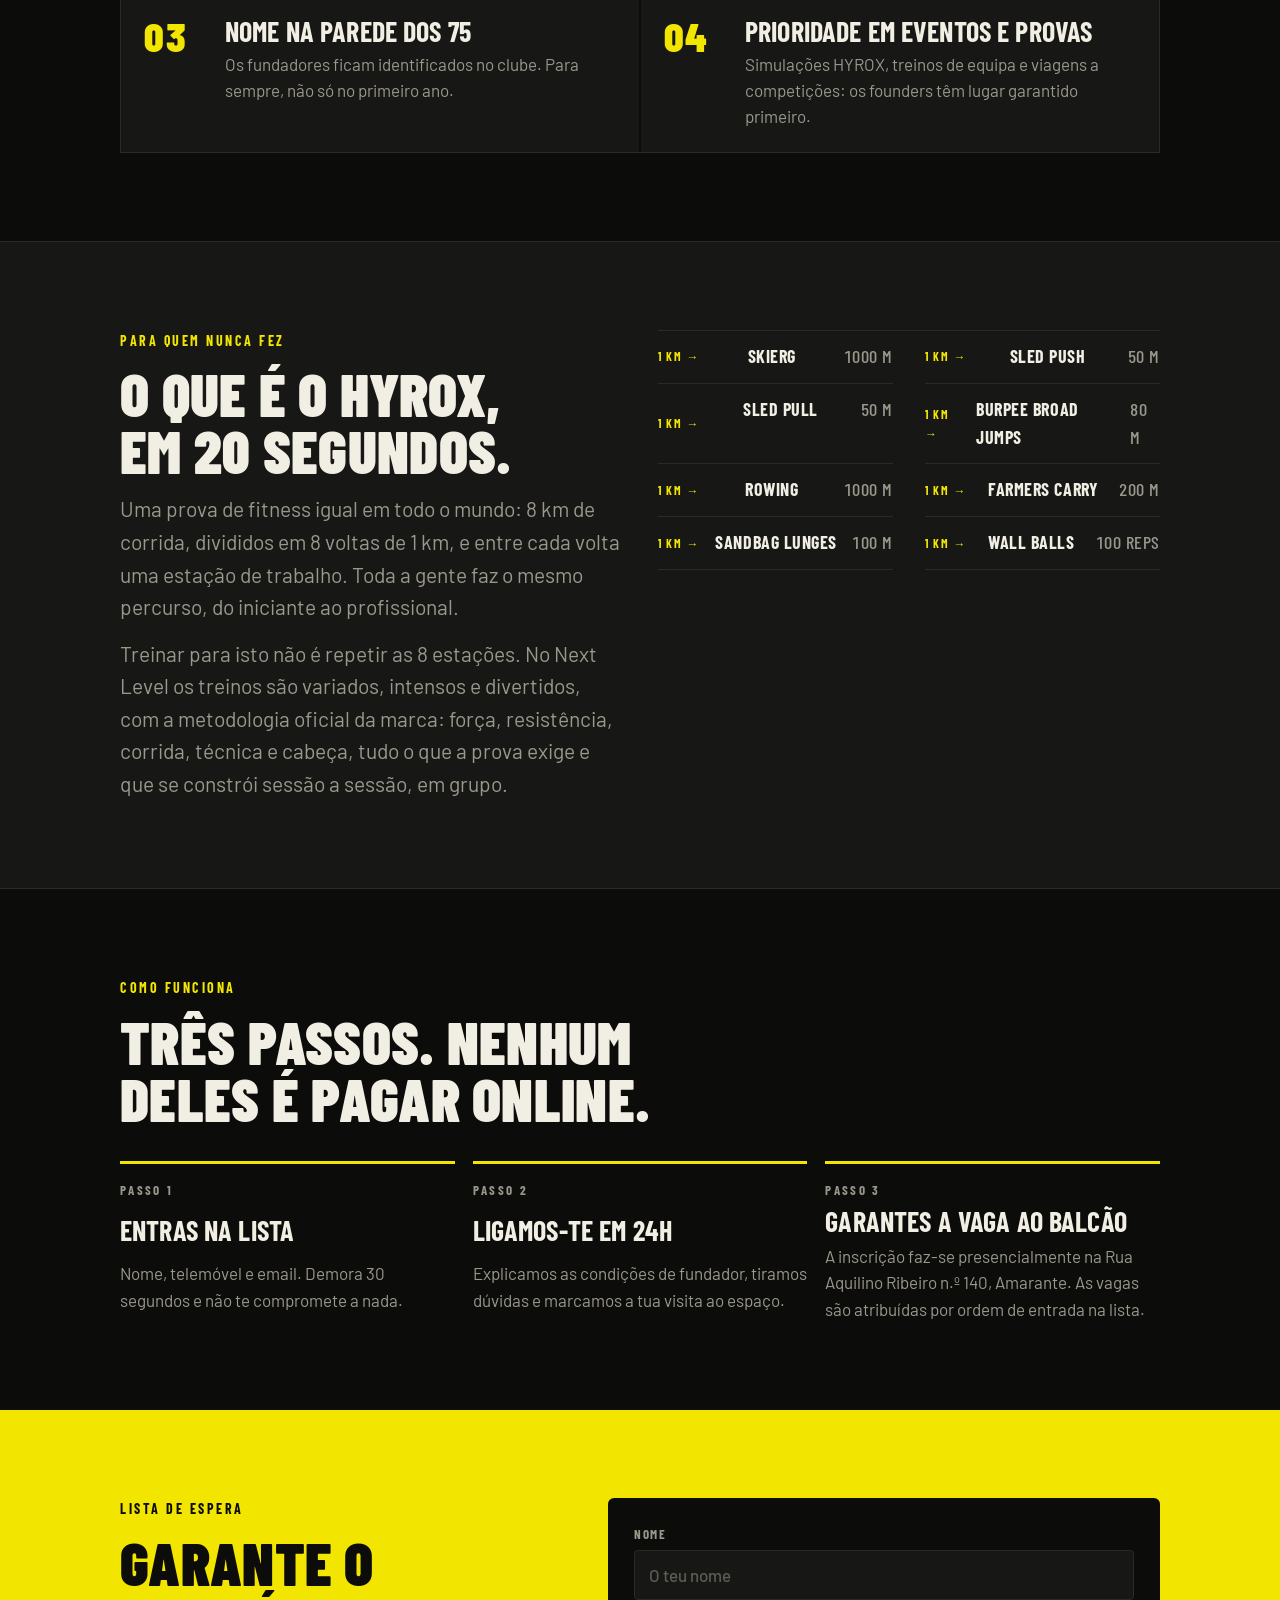
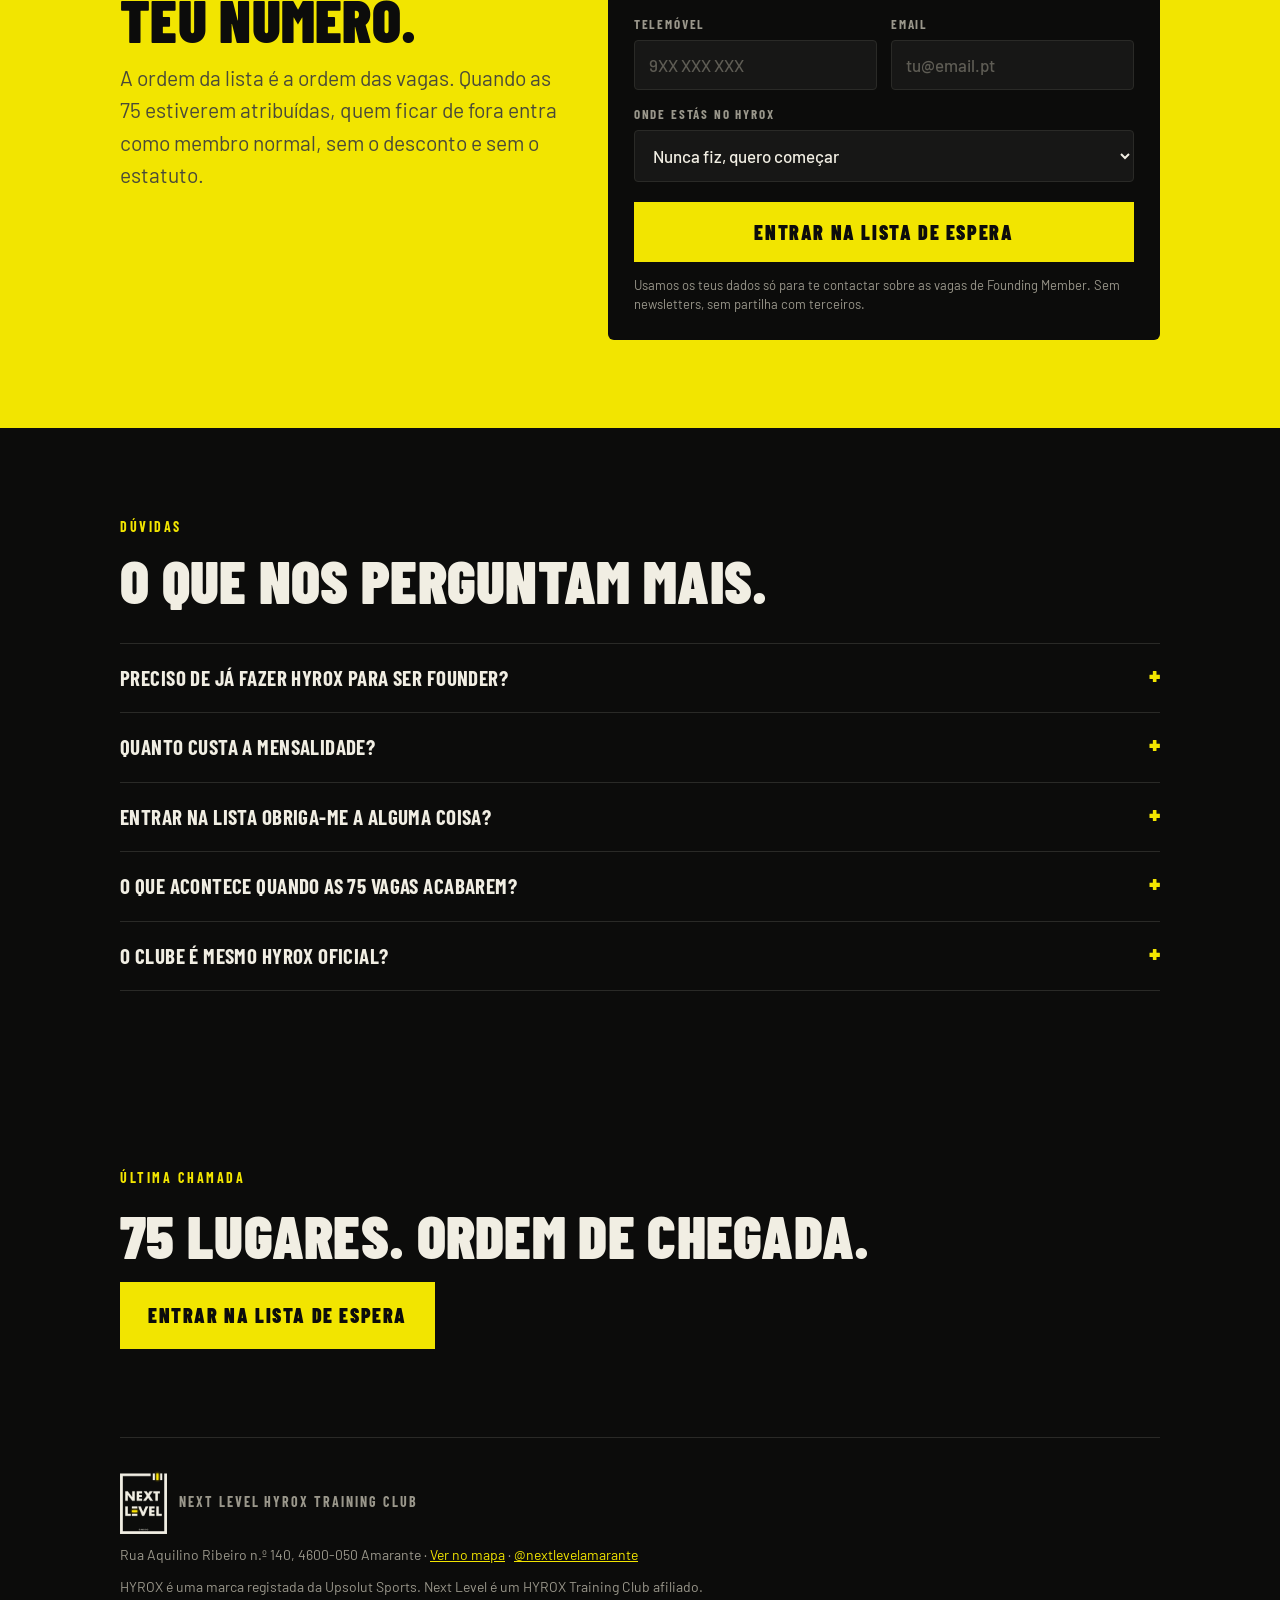
==== commit 5d8da757: "Update print statement from 'Hello' to 'Goodbye'" ====
--- a/founders/index.html
+++ b/founders/index.html
@@ -35,7 +35,12 @@
   /* top bar */
   .bar{display:flex;align-items:center;justify-content:space-between;padding:18px 0;border-bottom:1px solid var(--line)}
   .brand{display:flex;align-items:center;gap:12px;font-family:var(--display);font-weight:900;font-size:20px;letter-spacing:.06em;text-transform:uppercase;color:var(--bone);text-decoration:none}
-  .brand .mark{width:34px;height:34px;background:var(--volt);color:var(--volt-ink);display:grid;place-items:center;font-size:13px;line-height:1;font-weight:900;text-align:center;letter-spacing:0}
+  .brand .logo{height:56px;width:auto;display:block}
+  .brand .logo-lg{height:64px}
+  .brand-text{font-size:14px;letter-spacing:.14em;color:var(--ash);font-weight:700}
+  .ticket-top{display:flex;align-items:center;gap:14px}
+  .ticket-logo{height:52px;width:auto;display:block}
+  footer .brand{font-size:16px}
   .bar .tag{font-family:var(--display);font-weight:700;font-size:13px;letter-spacing:.14em;text-transform:uppercase;color:var(--ash)}
   @media (max-width:520px){.bar .tag{display:none}}
 
@@ -90,7 +95,7 @@
   .hyrox{background:var(--surface);border-block:1px solid var(--line)}
   .hyrox .grid{display:grid;gap:36px}
   @media (min-width:860px){.hyrox .grid{grid-template-columns:1fr 1fr;align-items:start}}
-  .stations{list-style:none;padding:0;margin:0;display:grid;grid-template-columns:1fr 1fr;gap:0;border-top:1px solid var(--line)}
+  .stations{list-style:none;padding:0;margin:0;display:grid;grid-template-columns:1fr 1fr;column-gap:32px;border-top:1px solid var(--line)}
   .stations li{display:flex;justify-content:space-between;gap:12px;padding:12px 0;border-bottom:1px solid var(--line);font-family:var(--display);font-weight:700;font-size:18px;text-transform:uppercase;letter-spacing:.03em}
   .stations li span{color:var(--ash);font-weight:500;font-variant-numeric:tabular-nums}
   .stations li::before{content:"1 KM \2192 ";color:var(--volt);font-size:12px;letter-spacing:.14em;align-self:center}
@@ -141,7 +146,7 @@
 </style>
 
 <header class="wrap bar">
-  <a class="brand" href="#top"><span class="mark">NEXT<br>LEVEL</span>Next Level</a>
+  <a class="brand" href="#top"><img class="logo" src="[data-uri]" alt="Next Level Gin&#225;sio"></a>
   <span class="tag">HYROX Training Club &#183; Amarante</span>
 </header>
 
@@ -159,7 +164,7 @@
 
     <div class="ticket" aria-label="Bilhete Founding Member">
       <div class="main">
-        <span class="label">Admission &#183; Next Level HYROX Training Club</span>
+        <div class="ticket-top"><img class="ticket-logo" src="[data-uri]" alt=""><span class="label">Admission &#183; HYROX Training Club</span></div>
         <div class="admit">Founding<br>Member</div>
         <div class="row"><span>Vagas</span><b>75</b></div>
         <div class="row"><span>Desconto na inscri&#231;&#227;o</span><b>75%</b></div>
@@ -217,7 +222,8 @@
       <div class="head" style="margin:0">
         <p class="eyebrow">Para quem nunca fez</p>
         <h2>O que &#233; o HYROX, em 20 segundos.</h2>
-        <p class="muted lede">Uma prova de fitness igual em todo o mundo: 8 km de corrida, divididos em 8 voltas de 1 km, e entre cada volta uma esta&#231;&#227;o de trabalho. Toda a gente faz o mesmo percurso, do iniciante ao profissional. No Next Level treinas exatamente estas 8 esta&#231;&#245;es, com o m&#233;todo oficial do HYROX Training Club.</p>
+        <p class="muted lede">Uma prova de fitness igual em todo o mundo: 8 km de corrida, divididos em 8 voltas de 1 km, e entre cada volta uma esta&#231;&#227;o de trabalho. Toda a gente faz o mesmo percurso, do iniciante ao profissional.</p>
+        <p class="muted lede">Treinar para isto n&#227;o &#233; repetir as 8 esta&#231;&#245;es. No Next Level os treinos s&#227;o variados, intensos e divertidos, com a metodologia oficial da marca: for&#231;a, resist&#234;ncia, corrida, t&#233;cnica e cabe&#231;a, tudo o que a prova exige e que se constr&#243;i sess&#227;o a sess&#227;o, em grupo.</p>
       </div>
       <ul class="stations">
         <li>SkiErg <span>1000 m</span></li>
@@ -304,7 +310,7 @@
 </main>
 
 <footer class="wrap">
-  <a class="brand" href="#top"><span class="mark">NEXT<br>LEVEL</span>Next Level HYROX Training Club</a>
+  <a class="brand" href="#top"><img class="logo logo-lg" src="[data-uri]" alt="Next Level Gin&#225;sio"><span class="brand-text">Next Level HYROX Training Club</span></a>
   <p>Rua Aquilino Ribeiro n.&#186; 140, 4600-050 Amarante &#183; <a href="https://maps.google.com/?q=Rua+Aquilino+Ribeiro+140,+4600-050+Amarante">Ver no mapa</a> &#183; <a href="https://instagram.com/nextlevelamarante">@nextlevelamarante</a></p>
   <p>HYROX &#233; uma marca registada da Upsolut Sports. Next Level &#233; um HYROX Training Club afiliado.</p>
 </footer>
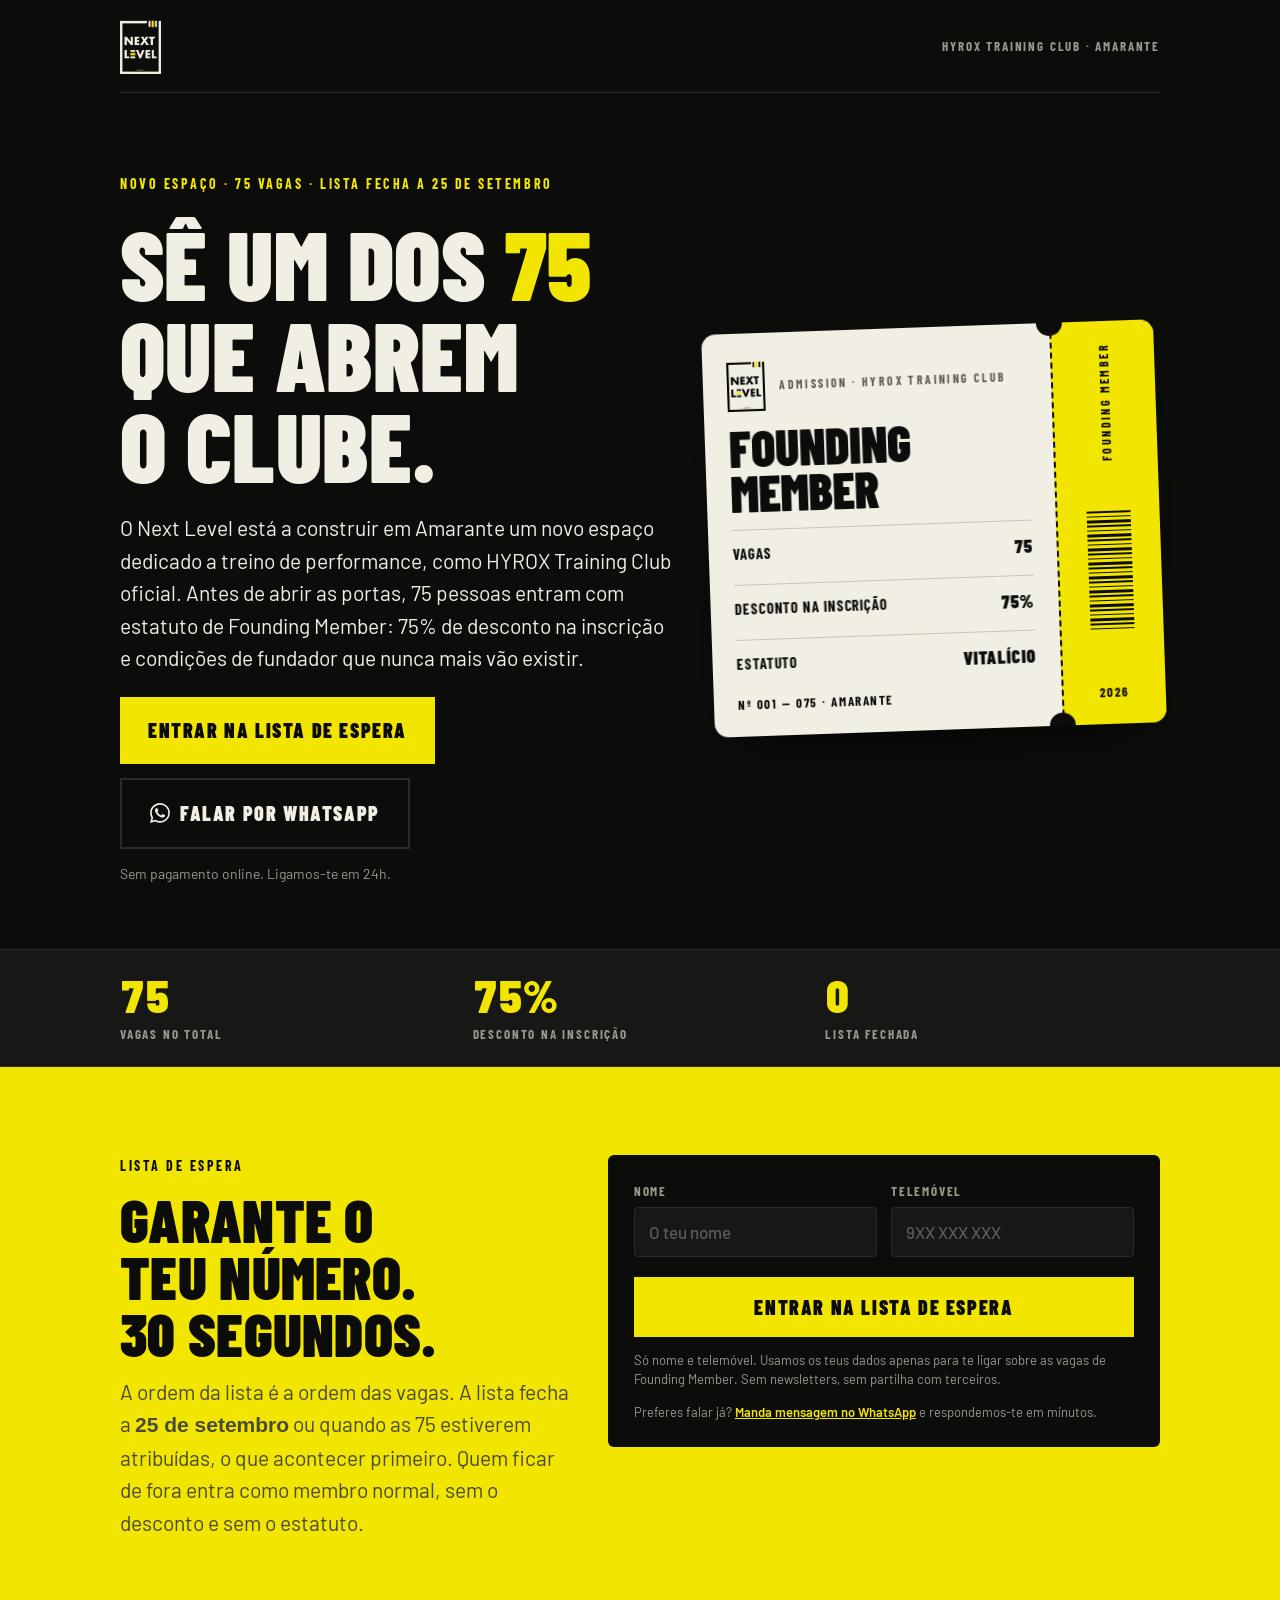
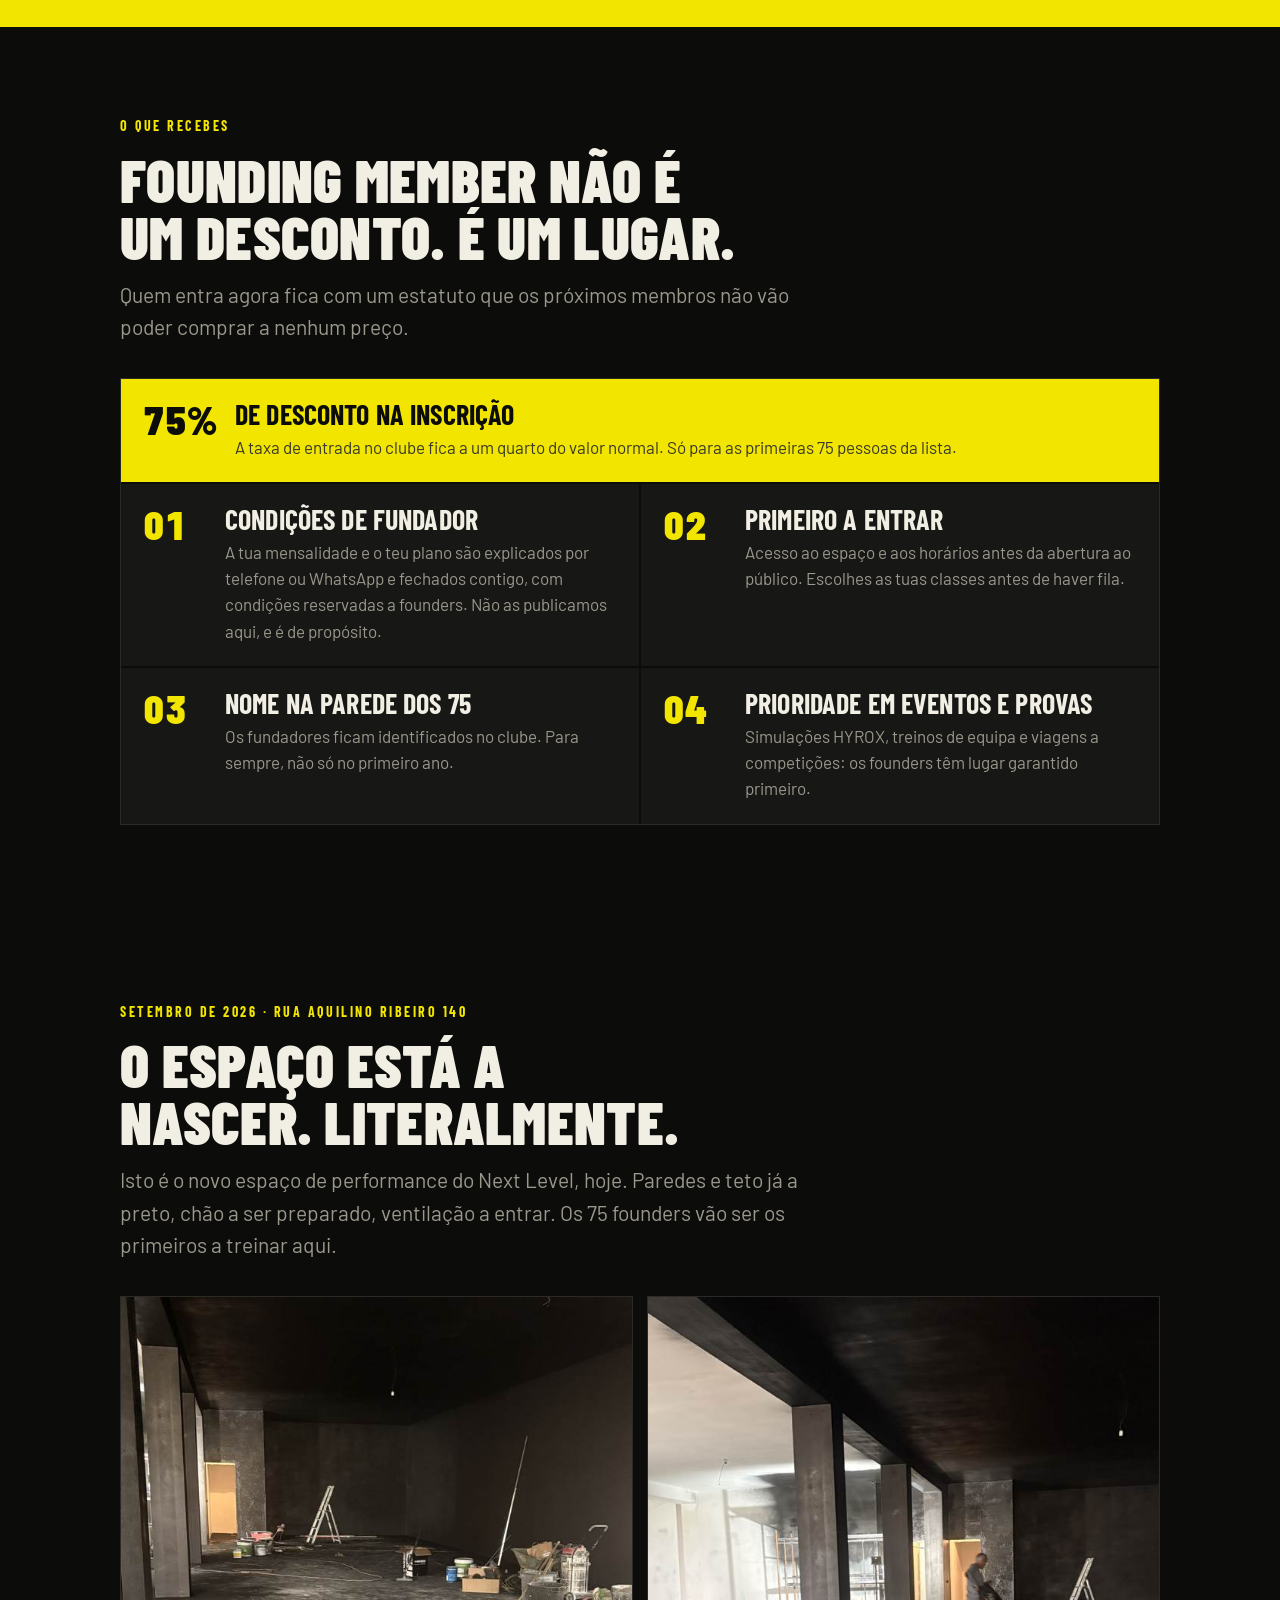
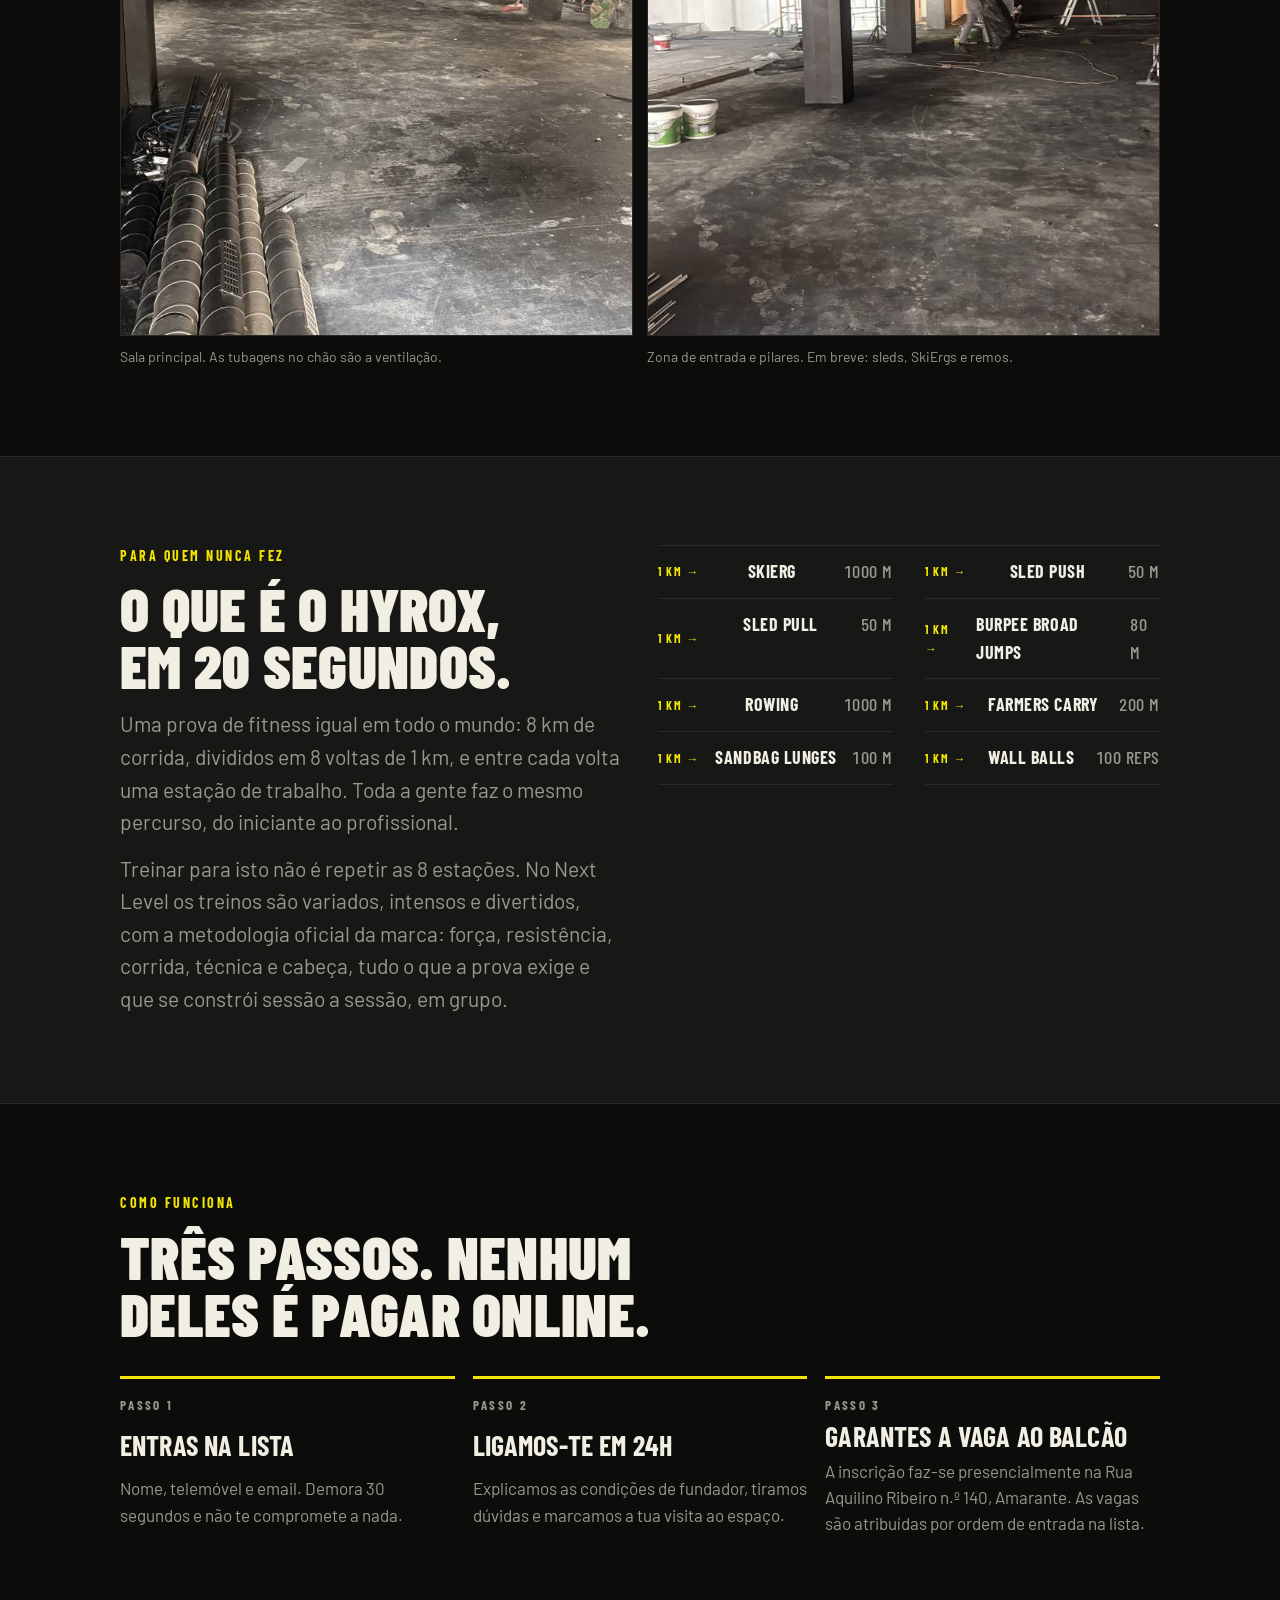
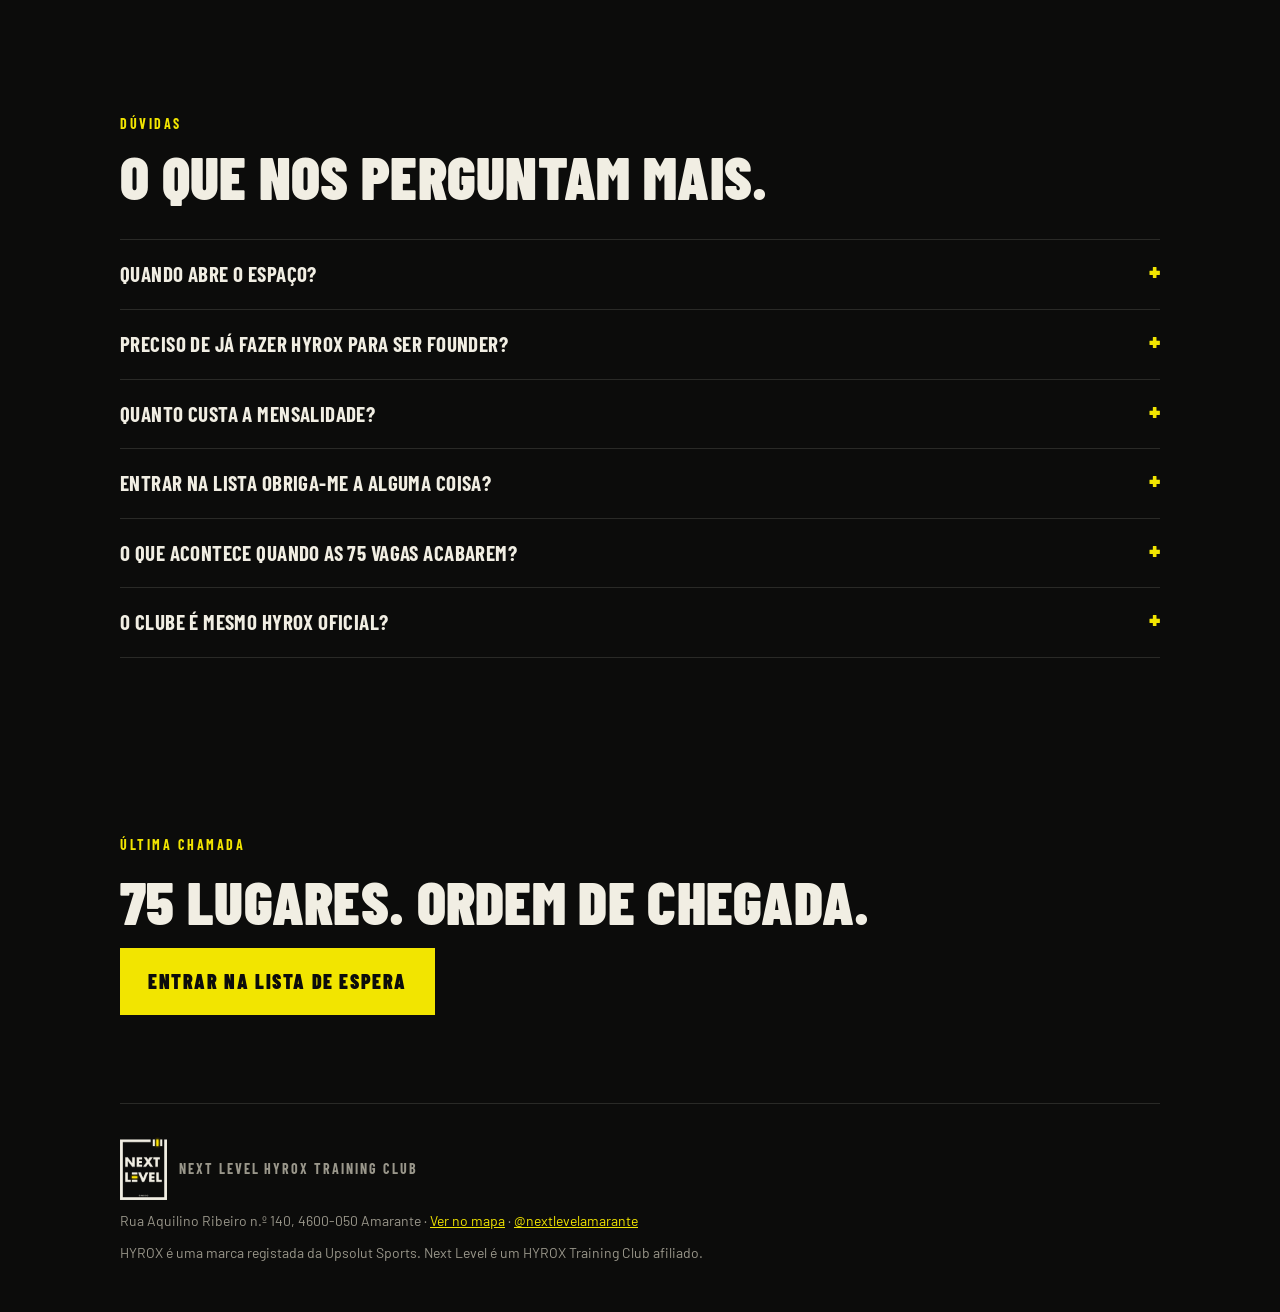
==== commit 110a1480: "Update index.html" ====
--- a/founders/index.html
+++ b/founders/index.html
@@ -54,6 +54,20 @@
   .cta:focus-visible,input:focus-visible,select:focus-visible,button:focus-visible,summary:focus-visible{outline:3px solid var(--volt);outline-offset:3px}
   .cta-row{display:flex;flex-wrap:wrap;gap:14px;align-items:center}
   .cta-row .note{font-size:14px;color:var(--ash)}
+  .cta.wa{background:transparent;color:var(--bone);border:2px solid var(--line)}
+  .cta.wa:hover{border-color:var(--volt);background:transparent}
+  .signup .cta.wa{color:var(--bone)}
+  .fine.alt a{color:var(--volt);font-weight:600}
+  .photos{display:grid;gap:14px}
+  @media (min-width:700px){.photos{grid-template-columns:1fr 1fr}}
+  .photos figure{margin:0;display:grid;gap:10px}
+  .photos img{width:100%;height:auto;display:block;border:1px solid var(--line)}
+  .photos figcaption{font-size:14px;color:var(--ash)}
+  .sticky{position:fixed;left:0;right:0;bottom:0;display:grid;grid-template-columns:1.4fr 1fr;gap:8px;padding:10px 12px calc(10px + env(safe-area-inset-bottom));background:rgba(12,12,11,.92);backdrop-filter:blur(8px);border-top:1px solid var(--line);z-index:50}
+  .sticky .cta{font-size:16px;padding:14px 12px;min-height:50px}
+  .sticky .cta.wa{background:#25D366;color:#0C0C0B;border:0}
+  body{padding-bottom:84px}
+  @media (min-width:860px){.sticky{display:none}body{padding-bottom:0}}
 
   /* ticket */
   .ticket{--r:14px;position:relative;display:grid;grid-template-columns:1fr auto;background:var(--bone);color:var(--carbon);border-radius:var(--r);overflow:hidden;box-shadow:0 30px 60px -30px rgba(0,0,0,.9);transform:rotate(-2deg);max-width:520px;width:100%;justify-self:center}
@@ -153,11 +167,12 @@
 <main id="top">
   <div class="wrap hero">
     <div class="stack">
-      <p class="eyebrow">Lan&#231;amento &#183; 75 vagas &#183; Amarante</p>
+      <p class="eyebrow">Novo espa&#231;o &#183; 75 vagas &#183; Lista fecha a 25 de setembro</p>
       <h1>S&#234; um dos <span class="volt">75</span> que abrem o clube.</h1>
-      <p class="lede">O Next Level &#233; um HYROX Training Club afiliado, em Amarante. Antes de abrir as portas a toda a gente, abrimos a 75 pessoas com estatuto de Founding Member: 75% de desconto na inscri&#231;&#227;o e condi&#231;&#245;es que nunca mais v&#227;o existir.</p>
+      <p class="lede">O Next Level est&#225; a construir em Amarante um novo espa&#231;o dedicado a treino de performance, como HYROX Training Club oficial. Antes de abrir as portas, 75 pessoas entram com estatuto de Founding Member: 75% de desconto na inscri&#231;&#227;o e condi&#231;&#245;es de fundador que nunca mais v&#227;o existir.</p>
       <div class="cta-row">
         <a class="cta" href="#lista">Entrar na lista de espera</a>
+        <a class="cta wa" href="https://wa.me/351915627996?text=Ol%C3%A1!%20Quero%20saber%20mais%20sobre%20as%20vagas%20de%20Founding%20Member." target="_blank" rel="noopener"><svg width="20" height="20" viewBox="0 0 24 24" aria-hidden="true"><path fill="currentColor" d="M20.5 3.5A11.9 11.9 0 0 0 12 0C5.4 0 .1 5.3.1 11.9c0 2.1.5 4.1 1.6 5.9L0 24l6.4-1.7a11.9 11.9 0 0 0 5.6 1.4c6.6 0 11.9-5.3 11.9-11.9 0-3.2-1.2-6.2-3.4-8.3zM12 21.7c-1.8 0-3.5-.5-5-1.4l-.4-.2-3.8 1 1-3.7-.2-.4a9.8 9.8 0 0 1-1.5-5.2C2.1 6.4 6.5 2 12 2c2.6 0 5.1 1 7 2.9a9.8 9.8 0 0 1 2.9 7c0 5.4-4.4 9.8-9.9 9.8zm5.4-7.4c-.3-.1-1.8-.9-2-1-.3-.1-.5-.1-.7.1-.2.3-.8 1-.9 1.2-.2.2-.3.2-.6.1-.3-.1-1.3-.5-2.4-1.5-.9-.8-1.5-1.8-1.7-2.1-.2-.3 0-.5.1-.6l.5-.6c.1-.2.2-.3.3-.5.1-.2 0-.4 0-.5l-.9-2.2c-.2-.6-.5-.5-.7-.5h-.6c-.2 0-.5.1-.8.4-.3.3-1 1-1 2.5s1.1 2.9 1.2 3.1c.1.2 2.1 3.2 5.1 4.5.7.3 1.3.5 1.7.6.7.2 1.4.2 1.9.1.6-.1 1.8-.7 2-1.4.2-.7.2-1.3.2-1.4-.1-.2-.3-.2-.6-.4z"/></svg>Falar por WhatsApp</a>
         <span class="note">Sem pagamento online. Ligamos-te em 24h.</span>
       </div>
     </div>
@@ -183,9 +198,41 @@
     <div class="wrap">
       <div><div class="k" data-count="vagas">75</div><div class="l">Vagas no total</div></div>
       <div><div class="k">75%</div><div class="l">Desconto na inscri&#231;&#227;o</div></div>
-      <div><div class="k">1x</div><div class="l">S&#243; acontece uma vez</div></div>
+      <div><div class="k" id="dias">17</div><div class="l">Dias at&#233; fechar a lista</div></div>
     </div>
   </div>
+
+  <section class="signup" id="lista">
+    <div class="wrap grid">
+      <div class="head" style="margin:0">
+        <p class="eyebrow">Lista de espera</p>
+        <h2>Garante o teu n&#250;mero. 30 segundos.</h2>
+        <p class="muted lede">A ordem da lista &#233; a ordem das vagas. A lista fecha a <b>25 de setembro</b> ou quando as 75 estiverem atribu&#237;das, o que acontecer primeiro. Quem ficar de fora entra como membro normal, sem o desconto e sem o estatuto.</p>
+      </div>
+
+      <form name="founding-member" method="POST" action="https://api.web3forms.com/submit" novalidate>
+        <!-- SUBSTITUI o valor abaixo pela tua Access Key do Web3Forms (ver instru&#231;&#245;es) -->
+        <input type="hidden" name="access_key" value="b8e81627-3263-4fd8-a840-15b903b4aa94">
+        <input type="hidden" name="subject" value="Nova inscri&#231;&#227;o Founding Member &#8212; Next Level">
+        <input type="hidden" name="from_name" value="Lista de espera Next Level">
+        <input type="checkbox" name="botcheck" style="display:none" tabindex="-1" autocomplete="off">
+        <div class="two">
+          <div class="field"><label for="nome">Nome</label><input id="nome" name="nome" type="text" autocomplete="name" placeholder="O teu nome" required></div>
+          <div class="field"><label for="tel">Telem&#243;vel</label><input id="tel" name="telemovel" type="tel" inputmode="tel" autocomplete="tel" placeholder="9XX XXX XXX" required></div>
+        </div>
+        <p class="err" id="err" hidden></p>
+        <button class="cta" type="submit">Entrar na lista de espera</button>
+        <p class="fine">S&#243; nome e telem&#243;vel. Usamos os teus dados apenas para te ligar sobre as vagas de Founding Member. Sem newsletters, sem partilha com terceiros.</p>
+        <p class="fine alt">Preferes falar j&#225;? <a href="https://wa.me/351915627996?text=Ol%C3%A1!%20Quero%20saber%20mais%20sobre%20as%20vagas%20de%20Founding%20Member." target="_blank" rel="noopener">Manda mensagem no WhatsApp</a> e respondemos-te em minutos.</p>
+      </form>
+
+      <div class="success" id="ok" hidden>
+        <p class="eyebrow" style="color:var(--ok)">Est&#225;s na lista</p>
+        <h3>Recebemos o teu pedido.</h3>
+        <p class="muted">Vamos ligar-te em 24 horas para o n&#250;mero que deixaste. Se preferires adiantar, <a href="https://wa.me/351915627996?text=Ol%C3%A1!%20Quero%20saber%20mais%20sobre%20as%20vagas%20de%20Founding%20Member." target="_blank" rel="noopener">manda mensagem no WhatsApp</a> ou no Instagram para <a href="https://instagram.com/nextlevelamarante">@nextlevelamarante</a>.</p>
+      </div>
+    </div>
+  </section>
 
   <section class="wrap" id="oferta">
     <div class="head">
@@ -200,7 +247,7 @@
       </div>
       <div class="perk">
         <div class="n">01</div>
-        <div><h3>Condi&#231;&#245;es de fundador</h3><p class="muted">A tua mensalidade e o teu plano s&#227;o definidos ao balc&#227;o, com condi&#231;&#245;es reservadas a founders. N&#227;o as publicamos aqui, e &#233; de prop&#243;sito.</p></div>
+        <div><h3>Condi&#231;&#245;es de fundador</h3><p class="muted">A tua mensalidade e o teu plano s&#227;o explicados por telefone ou WhatsApp e fechados contigo, com condi&#231;&#245;es reservadas a founders. N&#227;o as publicamos aqui, e &#233; de prop&#243;sito.</p></div>
       </div>
       <div class="perk">
         <div class="n">02</div>
@@ -214,6 +261,18 @@
         <div class="n">04</div>
         <div><h3>Prioridade em eventos e provas</h3><p class="muted">Simula&#231;&#245;es HYROX, treinos de equipa e viagens a competi&#231;&#245;es: os founders t&#234;m lugar garantido primeiro.</p></div>
       </div>
+    </div>
+  </section>
+
+  <section class="wrap" id="espaco">
+    <div class="head">
+      <p class="eyebrow">Setembro de 2026 &#183; Rua Aquilino Ribeiro 140</p>
+      <h2>O espa&#231;o est&#225; a nascer. Literalmente.</h2>
+      <p class="muted lede">Isto &#233; o novo espa&#231;o de performance do Next Level, hoje. Paredes e teto j&#225; a preto, ch&#227;o a ser preparado, ventila&#231;&#227;o a entrar. Os 75 founders v&#227;o ser os primeiros a treinar aqui.</p>
+    </div>
+    <div class="photos">
+      <figure><img src="[data-uri]" alt="Sala principal do novo espa&#231;o em obras, paredes e teto pretos" loading="lazy"><figcaption>Sala principal. As tubagens no ch&#227;o s&#227;o a ventila&#231;&#227;o.</figcaption></figure>
+      <figure><img src="[data-uri]" alt="Vista do novo espa&#231;o em obras com pilares e zona de entrada" loading="lazy"><figcaption>Zona de entrada e pilares. Em breve: sleds, SkiErgs e remos.</figcaption></figure>
     </div>
   </section>
 
@@ -250,51 +309,13 @@
     </div>
   </section>
 
-  <section class="signup" id="lista">
-    <div class="wrap grid">
-      <div class="head" style="margin:0">
-        <p class="eyebrow">Lista de espera</p>
-        <h2>Garante o teu n&#250;mero.</h2>
-        <p class="muted lede">A ordem da lista &#233; a ordem das vagas. Quando as 75 estiverem atribu&#237;das, quem ficar de fora entra como membro normal, sem o desconto e sem o estatuto.</p>
-      </div>
-
-      <form name="founding-member" method="POST" action="https://api.web3forms.com/submit" novalidate>
-        <!-- SUBSTITUI o valor abaixo pela tua Access Key do Web3Forms (ver instru&#231;&#245;es) -->
-        <input type="hidden" name="access_key" value="b8e81627-3263-4fd8-a840-15b903b4aa94">
-        <input type="hidden" name="subject" value="Nova inscri&#231;&#227;o Founding Member &#8212; Next Level">
-        <input type="hidden" name="from_name" value="Lista de espera Next Level">
-        <input type="checkbox" name="botcheck" style="display:none" tabindex="-1" autocomplete="off">
-        <div class="field"><label for="nome">Nome</label><input id="nome" name="nome" type="text" autocomplete="name" placeholder="O teu nome" required></div>
-        <div class="two">
-          <div class="field"><label for="tel">Telem&#243;vel</label><input id="tel" name="telemovel" type="tel" inputmode="tel" autocomplete="tel" placeholder="9XX XXX XXX" required></div>
-          <div class="field"><label for="email">Email</label><input id="email" name="email" type="email" autocomplete="email" placeholder="tu@email.pt" required></div>
-        </div>
-        <div class="field">
-          <label for="nivel">Onde est&#225;s no HYROX</label>
-          <select id="nivel" name="nivel">
-            <option>Nunca fiz, quero come&#231;ar</option>
-            <option>Treino, mas nunca competi</option>
-            <option>J&#225; fiz pelo menos uma prova</option>
-          </select>
-        </div>
-        <p class="err" id="err" hidden></p>
-        <button class="cta" type="submit">Entrar na lista de espera</button>
-        <p class="fine">Usamos os teus dados s&#243; para te contactar sobre as vagas de Founding Member. Sem newsletters, sem partilha com terceiros.</p>
-      </form>
-
-      <div class="success" id="ok" hidden>
-        <p class="eyebrow" style="color:var(--ok)">Est&#225;s na lista</p>
-        <h3>Recebemos o teu pedido.</h3>
-        <p class="muted">Vamos ligar-te em 24 horas para o n&#250;mero que deixaste. Se preferires adiantar, manda mensagem no Instagram para <a href="https://instagram.com/nextlevelamarante">@nextlevelamarante</a> com a palavra FOUNDER.</p>
-      </div>
-    </div>
-  </section>
 
   <section class="wrap" id="faq">
     <div class="head">
       <p class="eyebrow">D&#250;vidas</p>
       <h2>O que nos perguntam mais.</h2>
     </div>
+    <details><summary>Quando abre o espa&#231;o?</summary><p>Est&#225; em obras neste momento (v&#234; as fotos acima). A data de abertura &#233; comunicada primeiro aos founders, que entram antes do p&#250;blico. A lista de espera fecha a 25 de setembro.</p></details>
     <details><summary>Preciso de j&#225; fazer HYROX para ser founder?</summary><p>N&#227;o. A maioria dos 75 nunca fez uma prova. O treino &#233; escal&#225;vel: a mesma sess&#227;o serve para quem come&#231;a e para quem j&#225; compete, com pesos e dist&#226;ncias diferentes.</p></details>
     <details><summary>Quanto custa a mensalidade?</summary><p>As condi&#231;&#245;es de fundador s&#227;o explicadas ao telefone e fechadas ao balc&#227;o. N&#227;o as publicamos online porque s&#227;o exclusivas dos 75 e n&#227;o queremos que fiquem como refer&#234;ncia para quem entra depois.</p></details>
     <details><summary>Entrar na lista obriga-me a alguma coisa?</summary><p>N&#227;o. A lista s&#243; define a ordem de prioridade. A decis&#227;o &#233; tua depois de falares connosco e de visitares o espa&#231;o.</p></details>
@@ -307,6 +328,10 @@
     <h2>75 lugares. Ordem de chegada.</h2>
     <a class="cta" href="#lista">Entrar na lista de espera</a>
   </section>
+  <div class="sticky" id="sticky">
+    <a class="cta" href="#lista">Entrar na lista</a>
+    <a class="cta wa" href="https://wa.me/351915627996?text=Ol%C3%A1!%20Quero%20saber%20mais%20sobre%20as%20vagas%20de%20Founding%20Member." target="_blank" rel="noopener" aria-label="WhatsApp">WhatsApp</a>
+  </div>
 </main>
 
 <footer class="wrap">
@@ -317,16 +342,18 @@
 
 <script>
 (function(){
+  var d=Math.ceil((new Date('2026-09-25T23:59:59+01:00')-new Date())/86400000);
+  var el=document.getElementById('dias');
+  if(el){ if(d>1){el.textContent=d;} else if(d===1){el.textContent='1';el.nextElementSibling.textContent='Dia at\u00e9 fechar a lista';} else {el.textContent='0';el.nextElementSibling.textContent='Lista fechada';} }
   var form=document.querySelector('form[name="founding-member"]');
   var ok=document.getElementById('ok');
   var err=document.getElementById('err');
   function show(msg){err.textContent=msg;err.hidden=false;}
   form.addEventListener('submit',function(e){
     e.preventDefault();err.hidden=true;
-    var nome=form.nome.value.trim(),tel=form.telemovel.value.replace(/\s+/g,''),mail=form.email.value.trim();
+    var nome=form.nome.value.trim(),tel=form.telemovel.value.replace(/\s+/g,'');
     if(nome.length<2){show('Diz-nos o teu nome.');form.nome.focus();return;}
     if(!/^(\+?351)?9\d{8}$/.test(tel)){show('Confirma o telem\u00f3vel: 9 d\u00edgitos, a come\u00e7ar por 9.');form.telemovel.focus();return;}
-    if(!/^[^\s@]+@[^\s@]+\.[^\s@]+$/.test(mail)){show('Confirma o email.');form.email.focus();return;}
     var btn=form.querySelector('button');btn.disabled=true;btn.textContent='A enviar\u2026';
     var data=Object.fromEntries(new FormData(form).entries());delete data.botcheck;
     var done=function(){form.hidden=true;ok.hidden=false;ok.scrollIntoView({behavior:'smooth',block:'center'});};
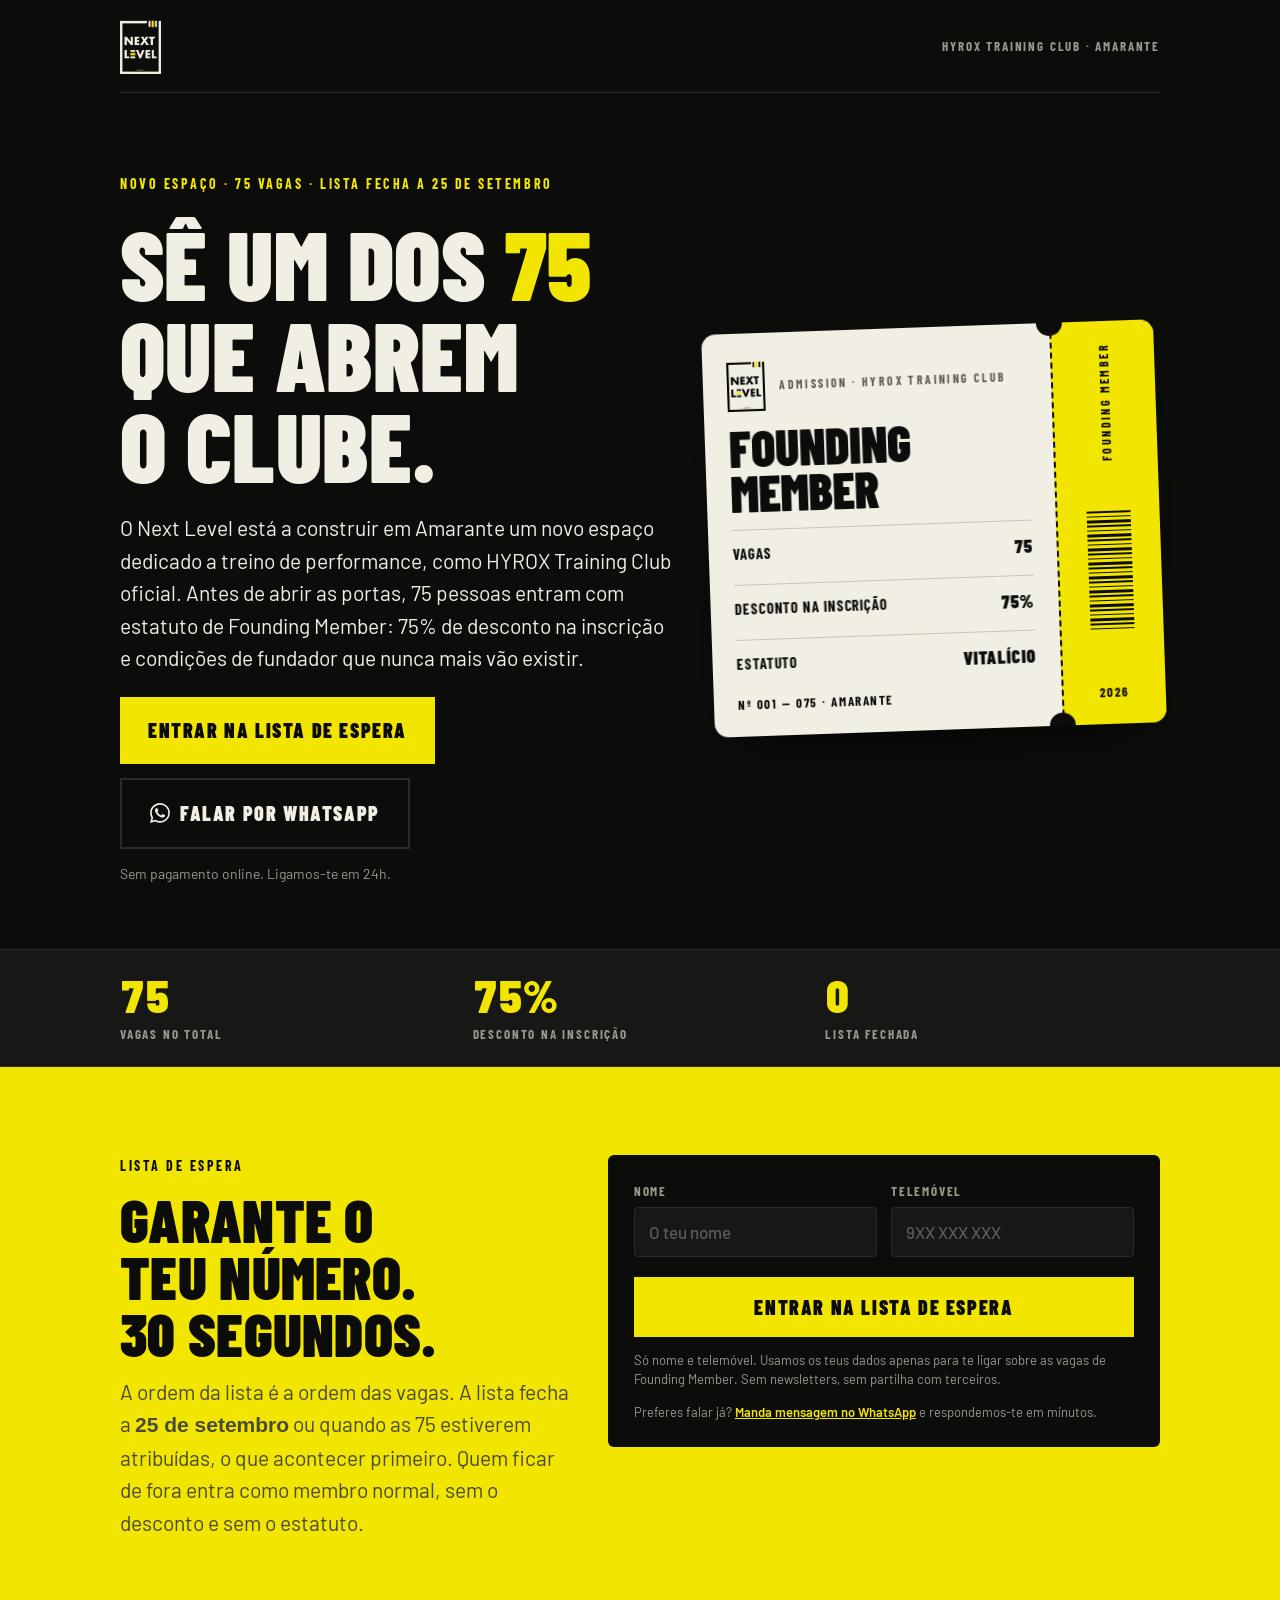
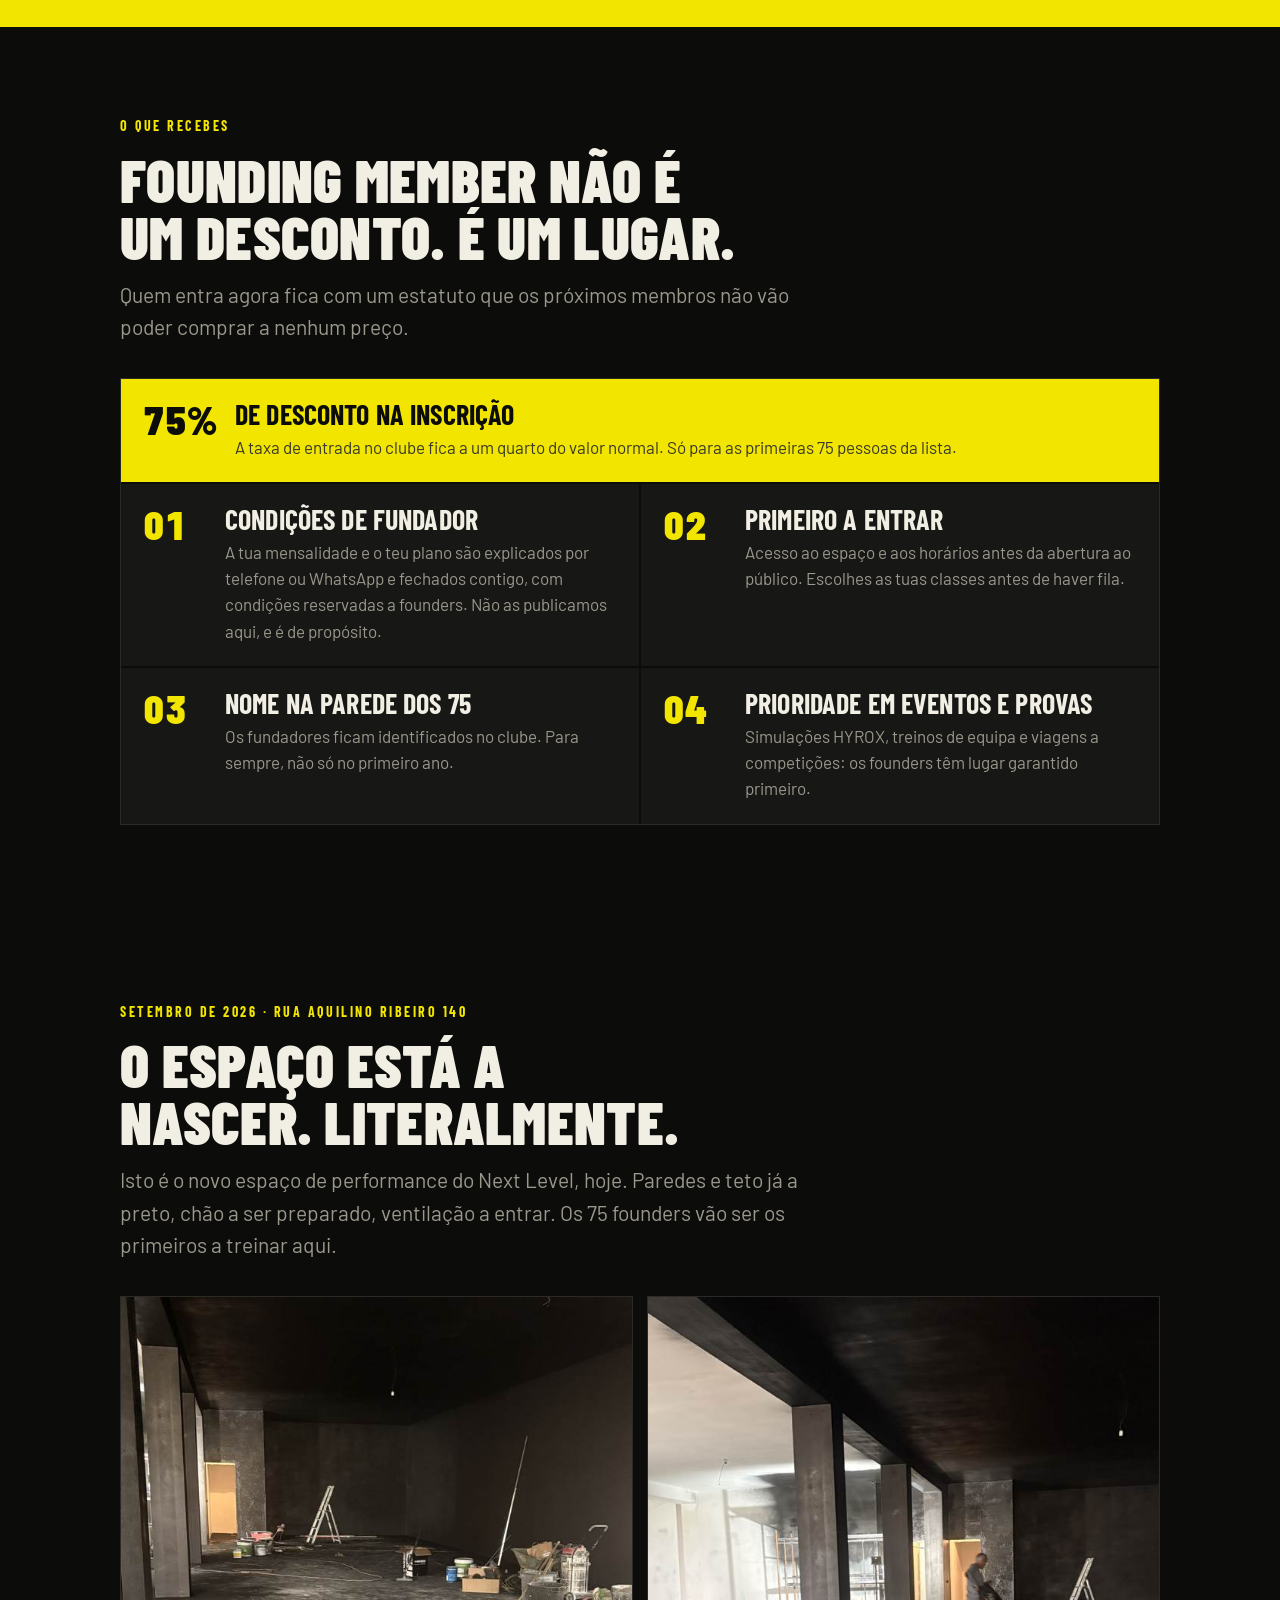
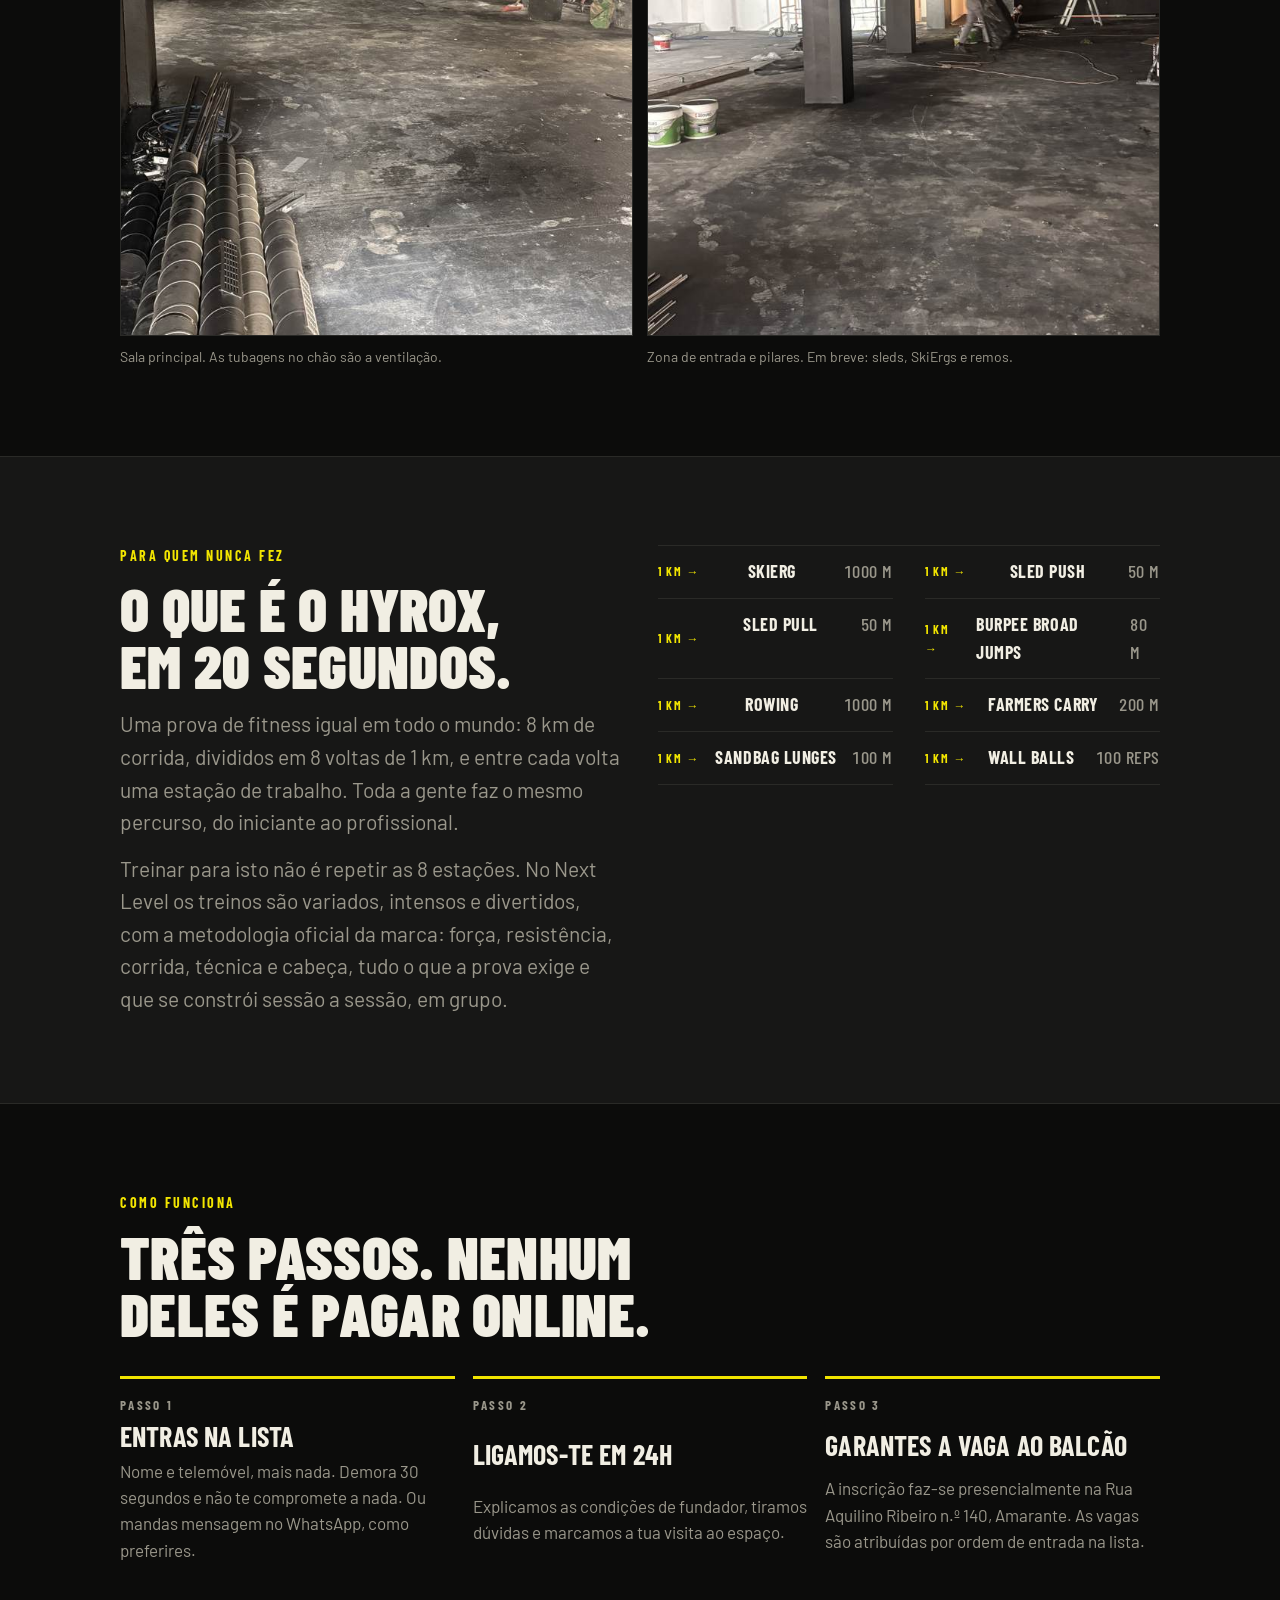
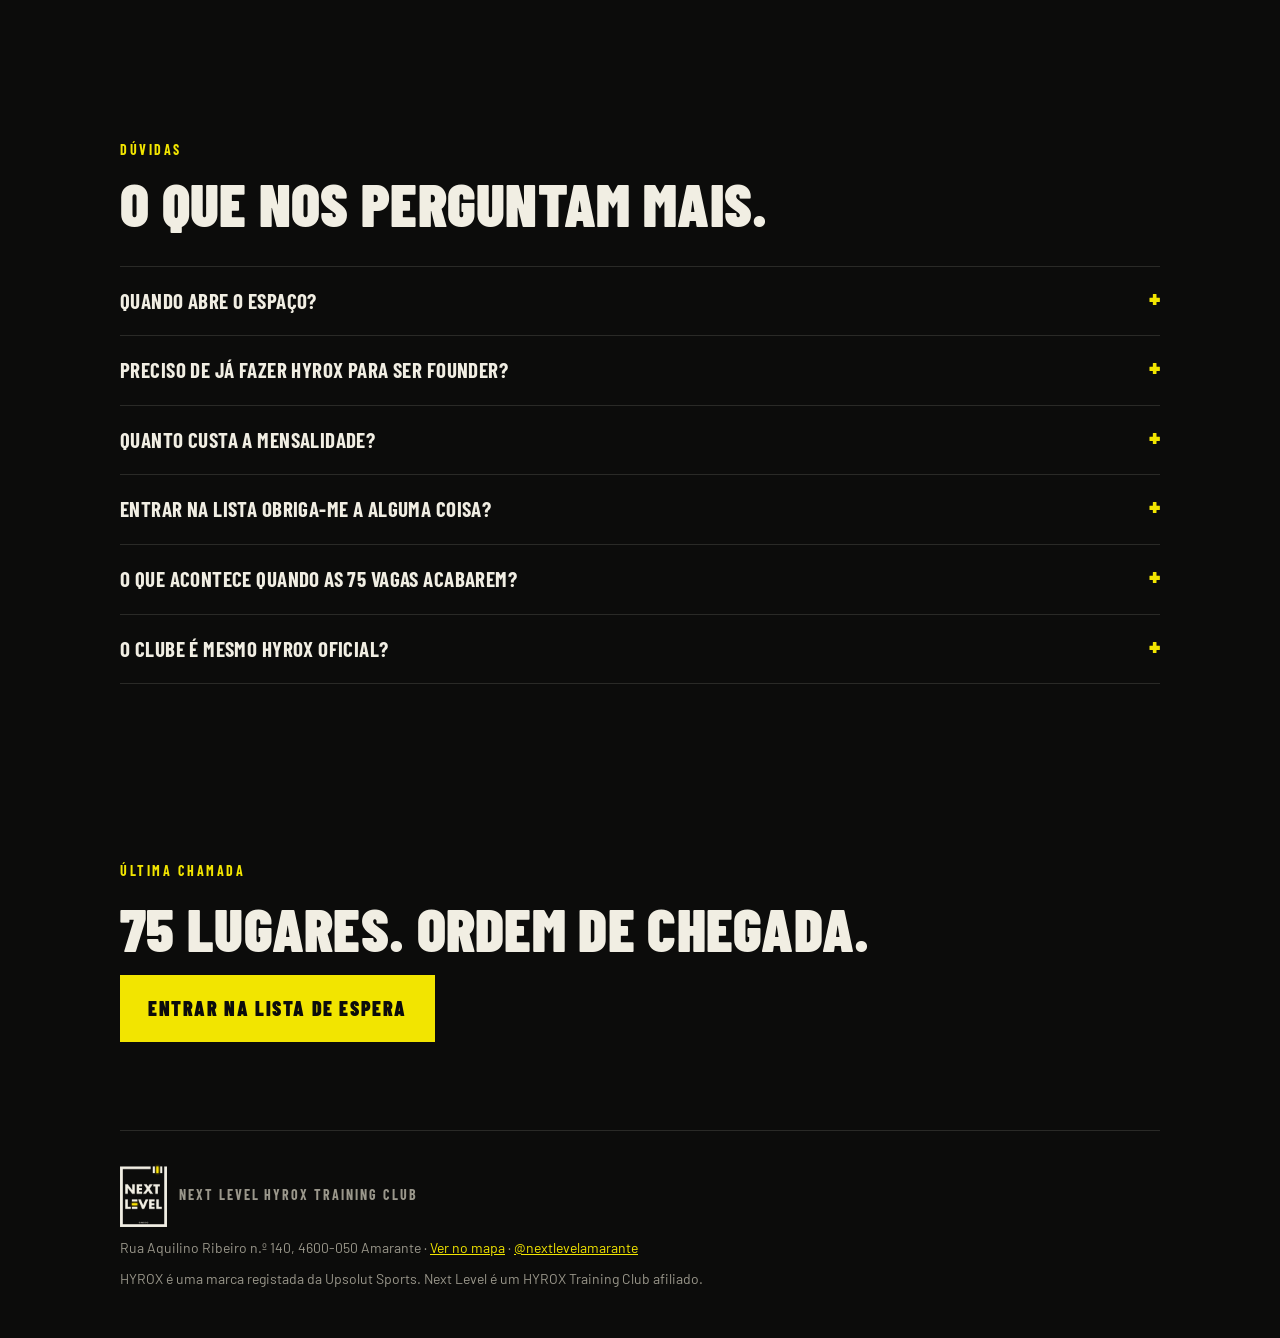
==== commit 33e79150: "Update step 1 description in index.html" ====
--- a/founders/index.html
+++ b/founders/index.html
@@ -303,7 +303,7 @@
       <h2>Tr&#234;s passos. Nenhum deles &#233; pagar online.</h2>
     </div>
     <div class="steps">
-      <div class="step"><span class="t">Passo 1</span><h3>Entras na lista</h3><p class="muted">Nome, telem&#243;vel e email. Demora 30 segundos e n&#227;o te compromete a nada.</p></div>
+      <div class="step"><span class="t">Passo 1</span><h3>Entras na lista</h3><p class="muted">Nome e telem&#243;vel, mais nada. Demora 30 segundos e n&#227;o te compromete a nada. Ou mandas mensagem no WhatsApp, como preferires.</p></div>
       <div class="step"><span class="t">Passo 2</span><h3>Ligamos-te em 24h</h3><p class="muted">Explicamos as condi&#231;&#245;es de fundador, tiramos d&#250;vidas e marcamos a tua visita ao espa&#231;o.</p></div>
       <div class="step"><span class="t">Passo 3</span><h3>Garantes a vaga ao balc&#227;o</h3><p class="muted">A inscri&#231;&#227;o faz-se presencialmente na Rua Aquilino Ribeiro n.&#186; 140, Amarante. As vagas s&#227;o atribu&#237;das por ordem de entrada na lista.</p></div>
     </div>
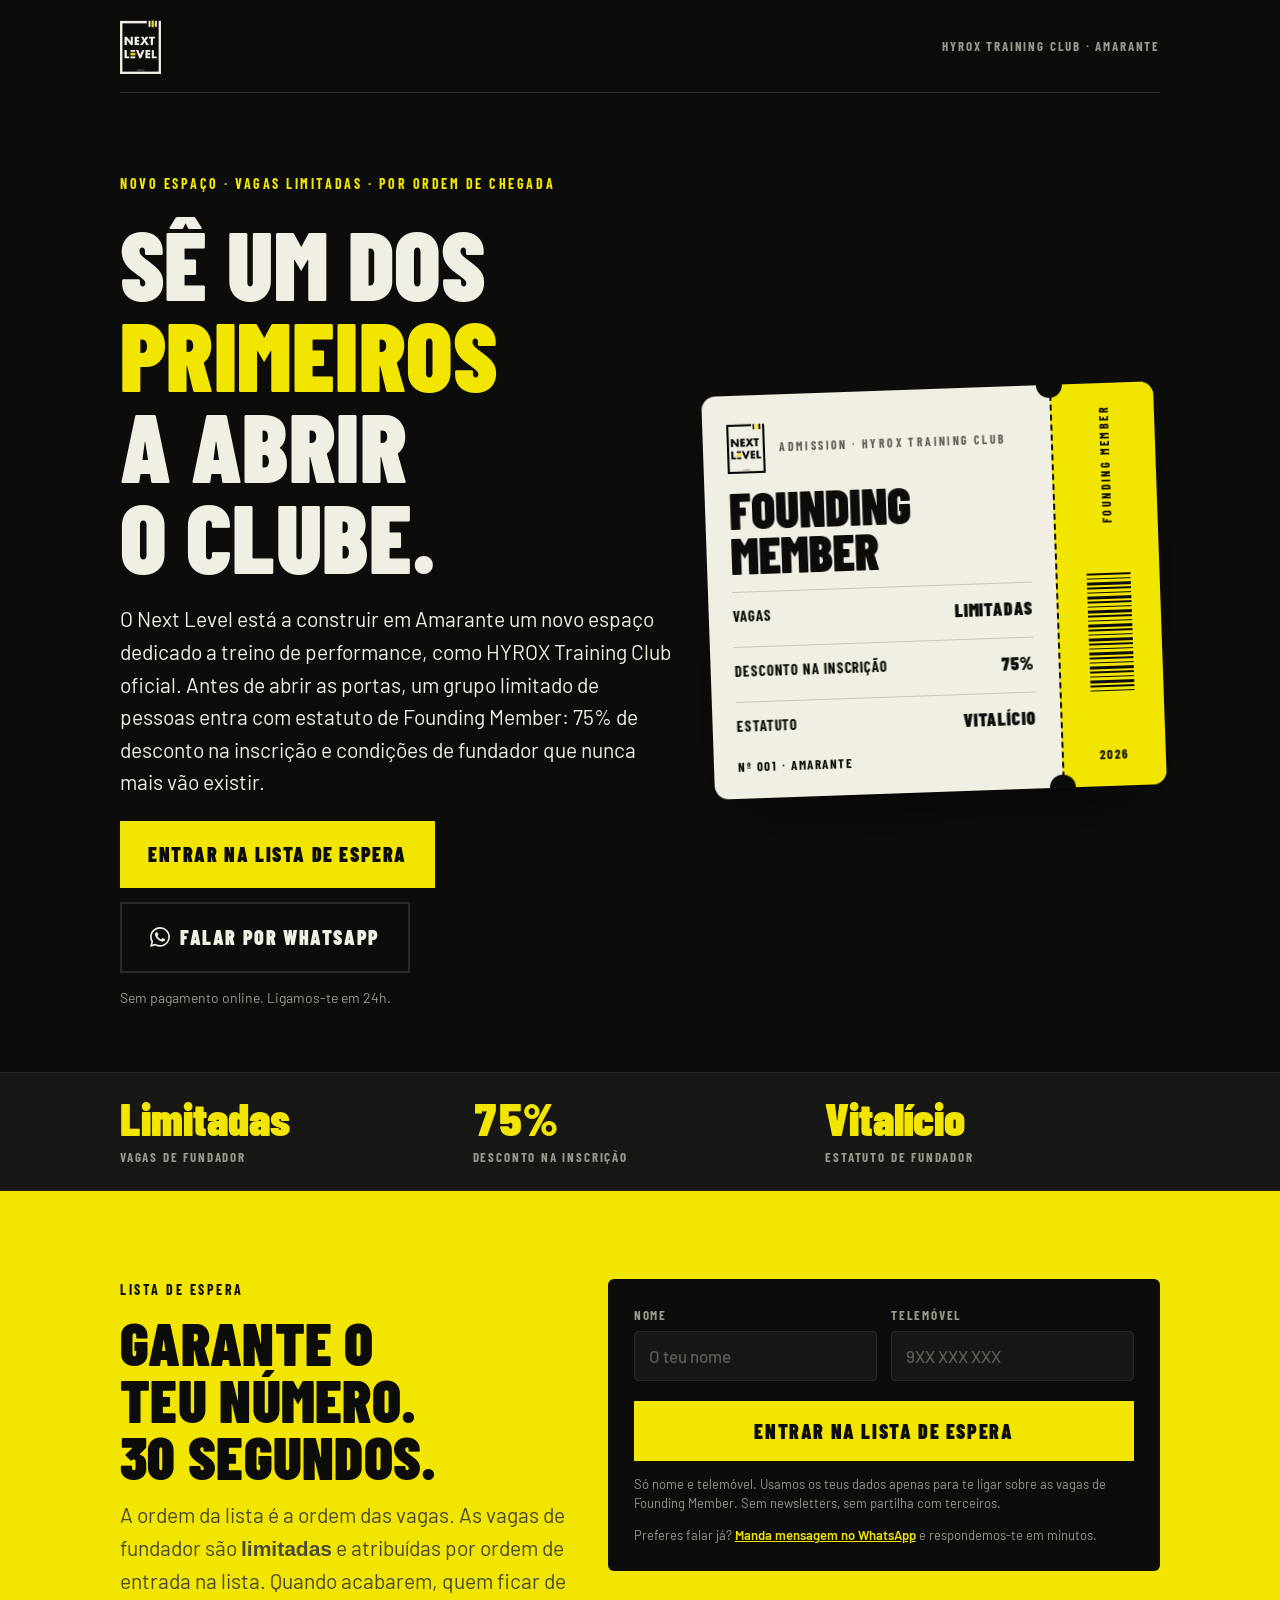
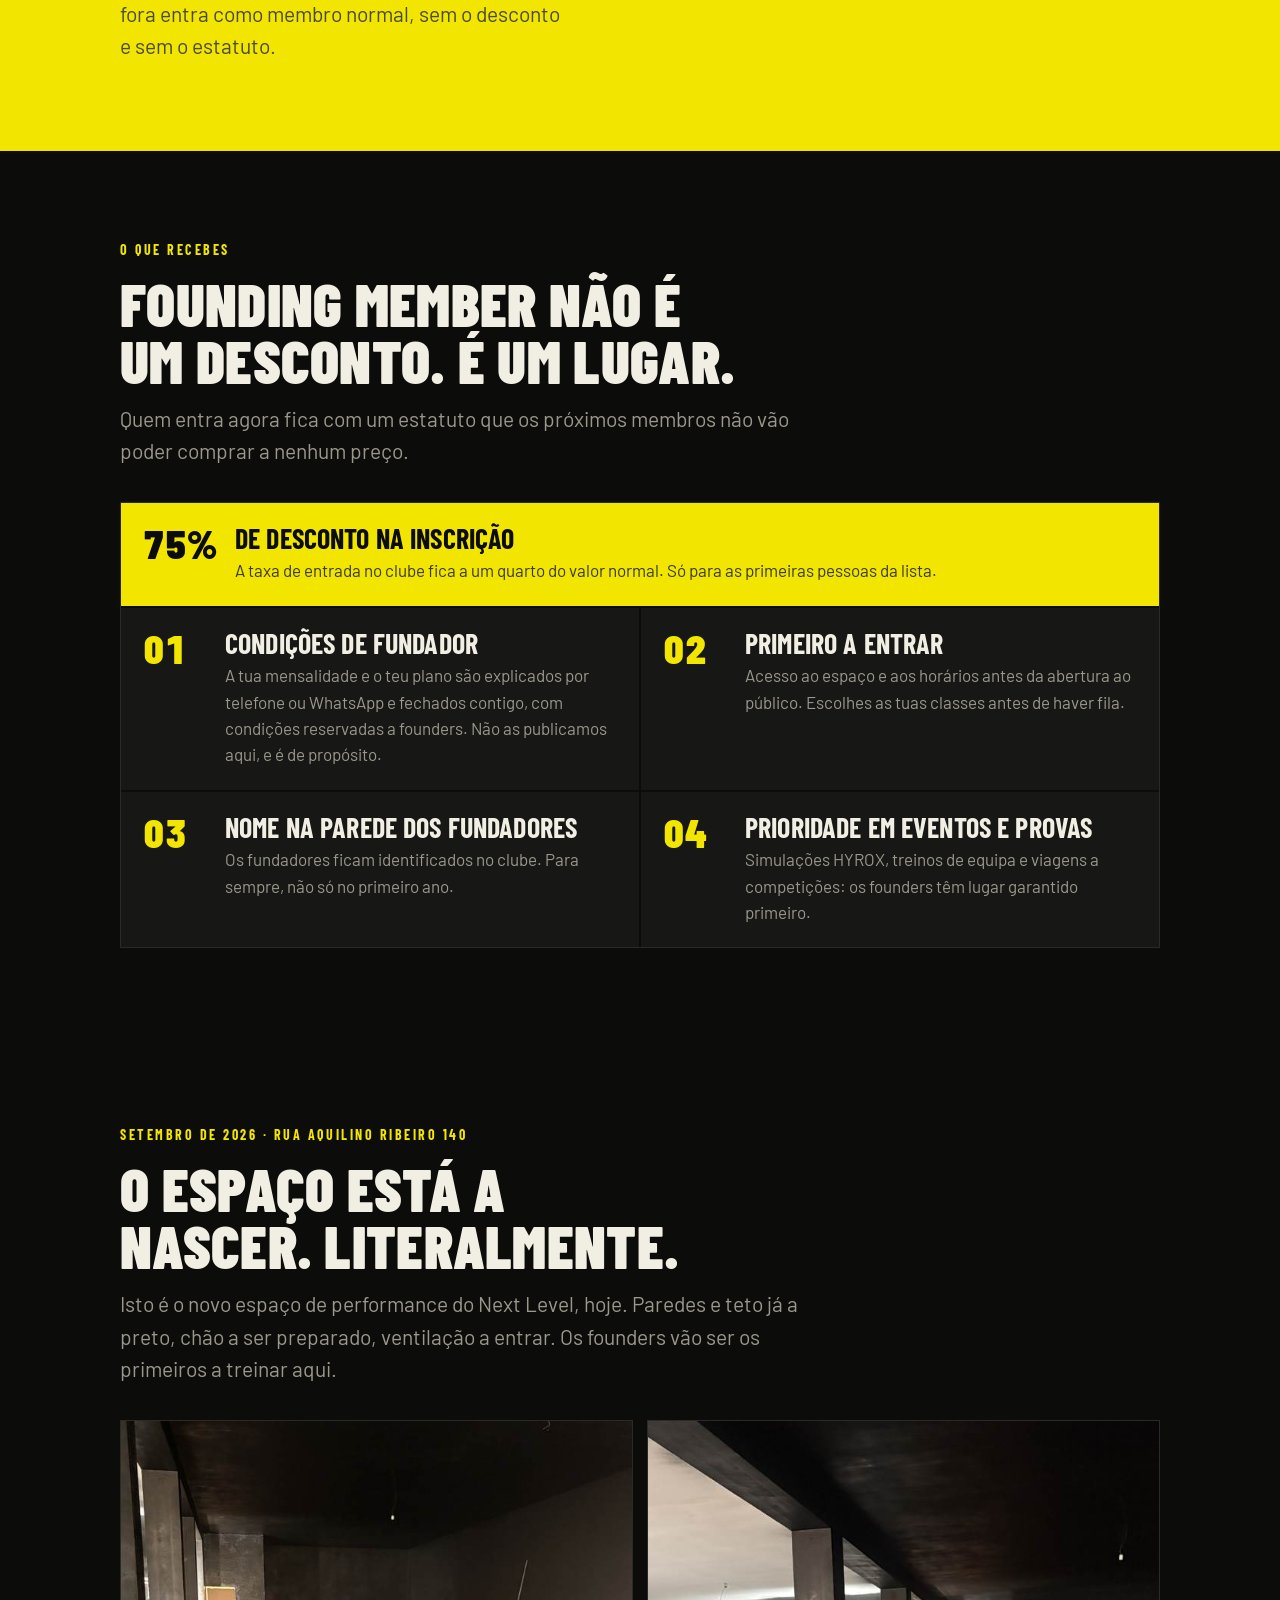
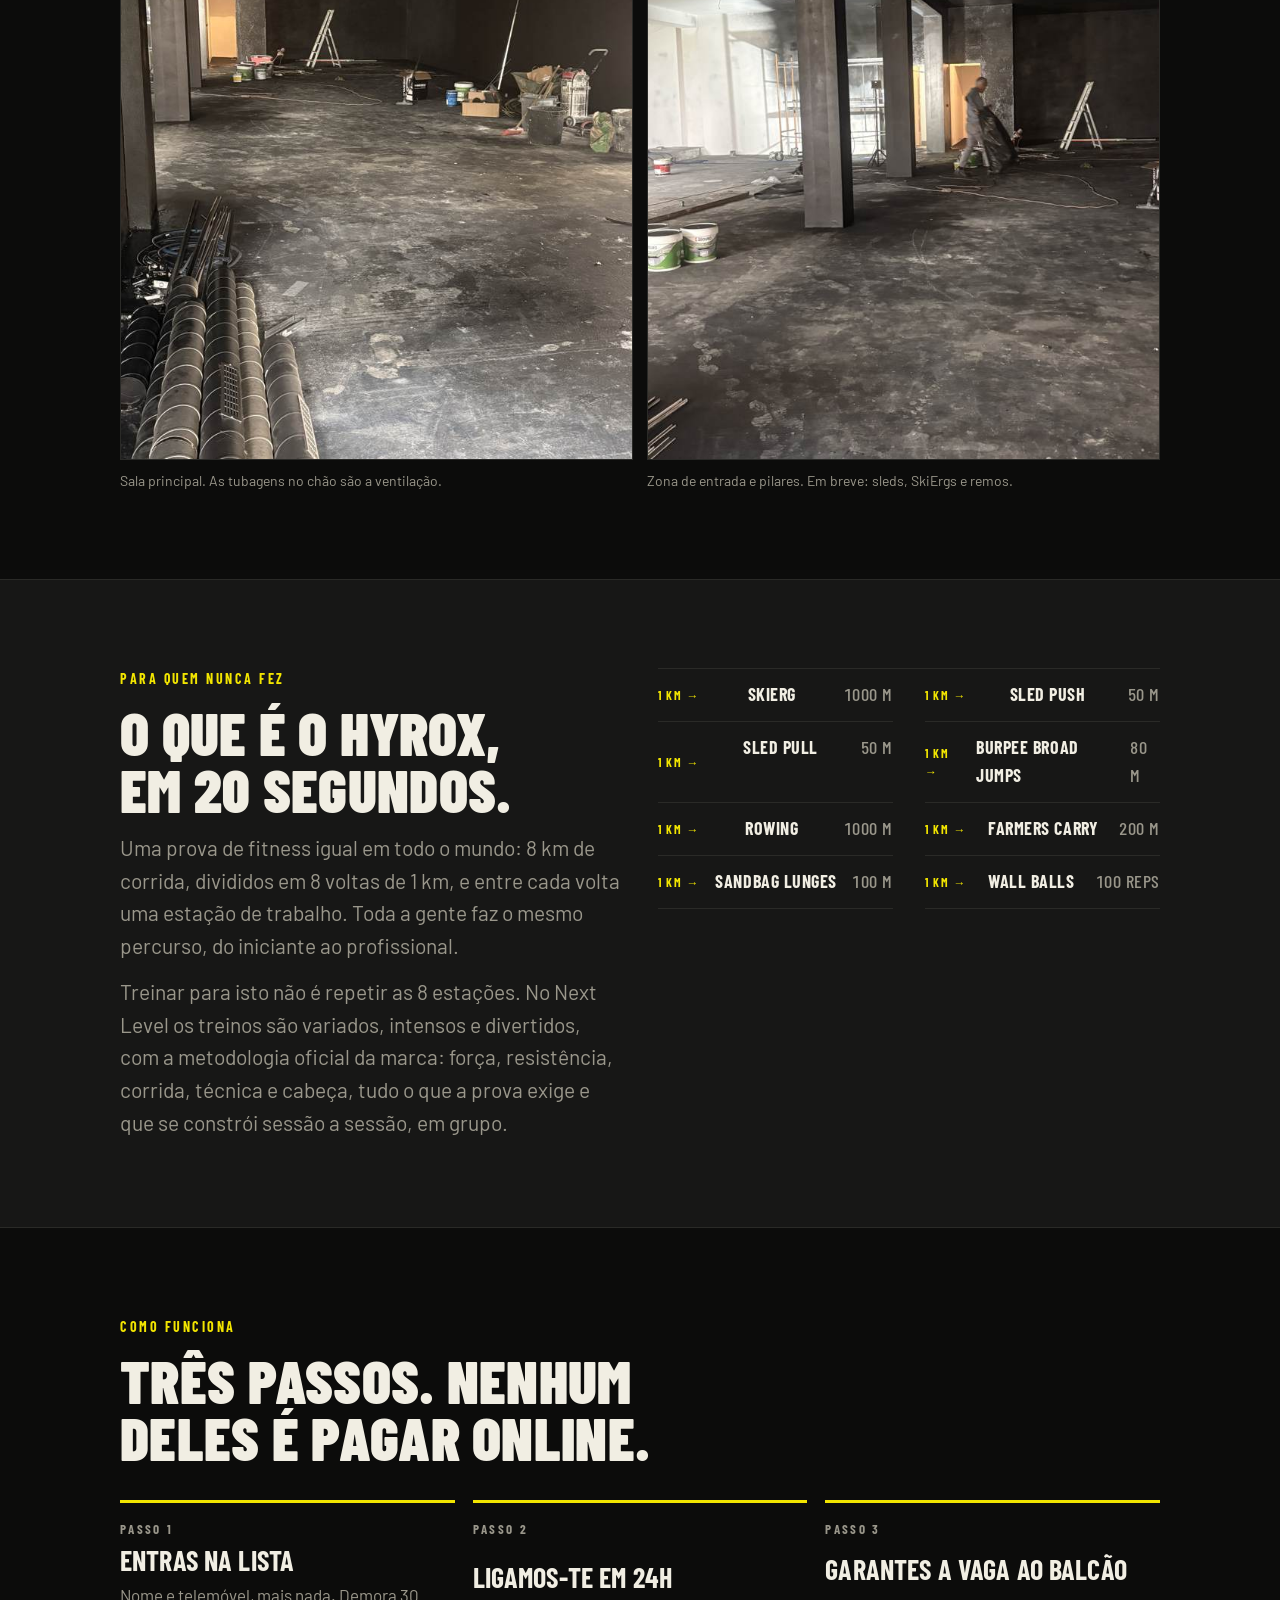
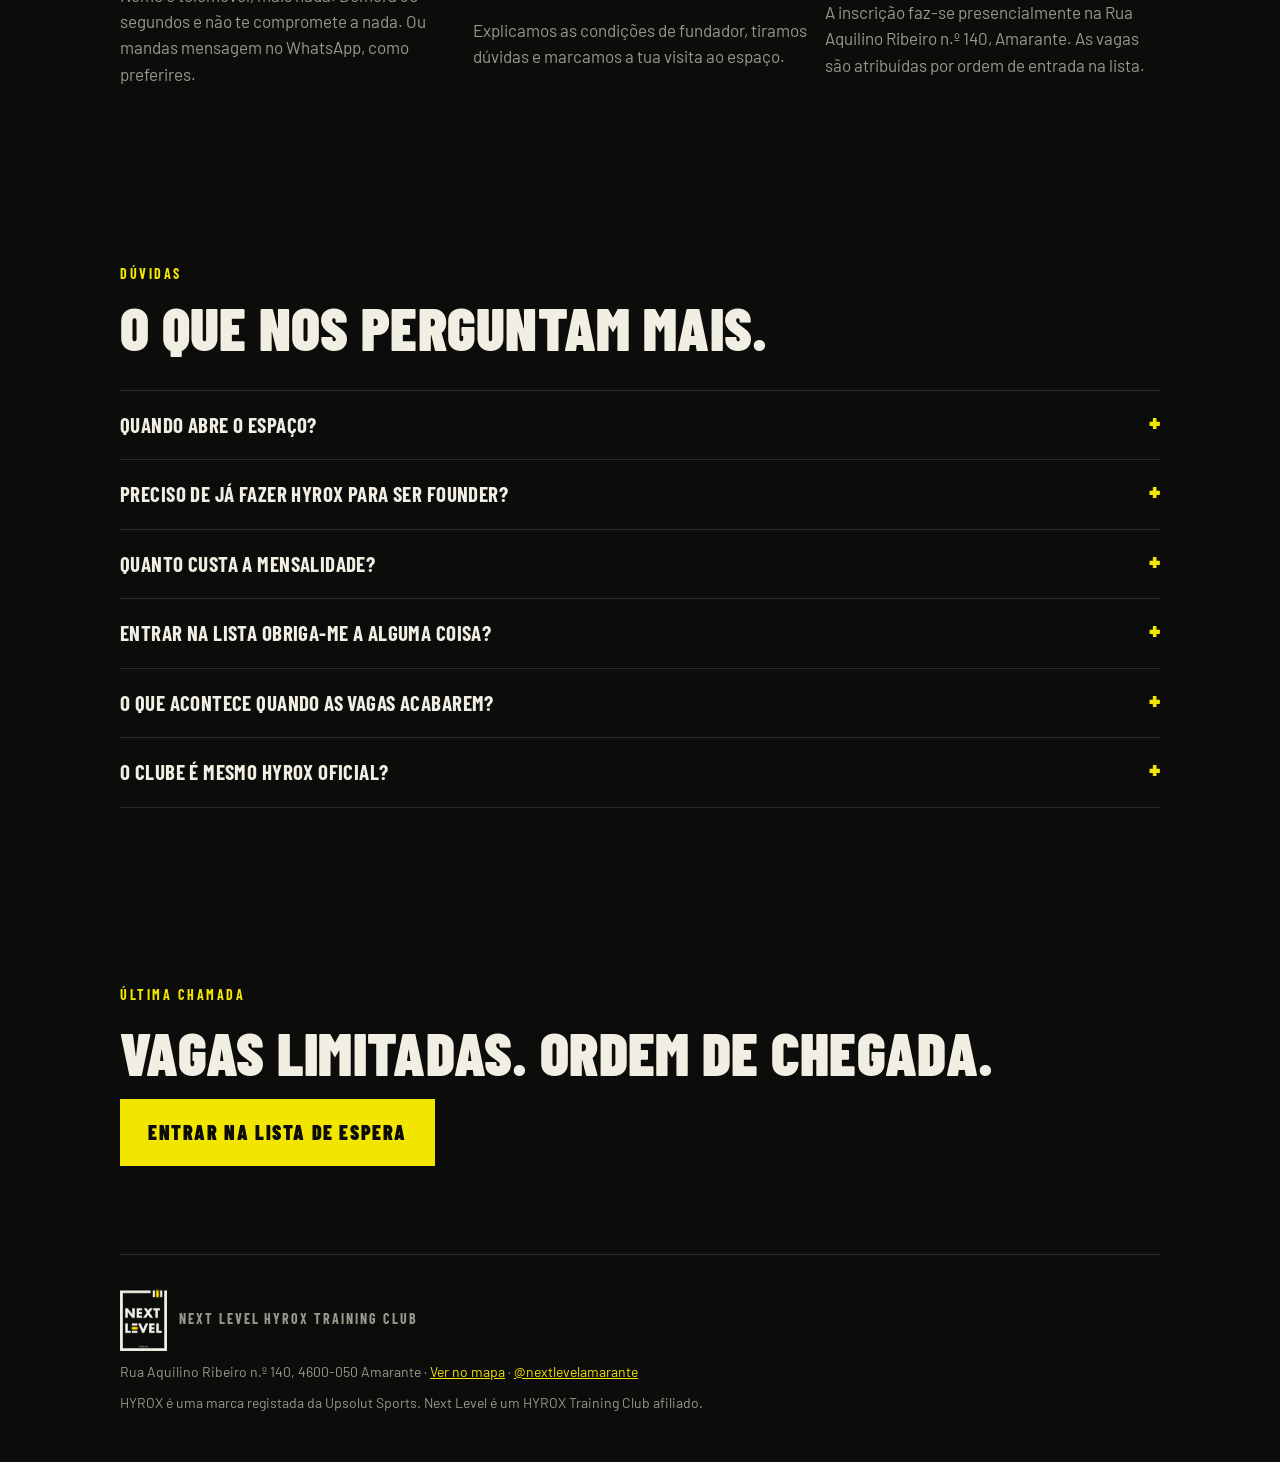
==== commit 80fc31ab: "Vagas limitadas na pagina founders, sem data de fecho" ====
--- a/founders/index.html
+++ b/founders/index.html
@@ -4,7 +4,7 @@
 <meta charset="utf-8">
 <meta name="viewport" content="width=device-width,initial-scale=1">
 <title>Next Level Founding Member</title>
-<meta name="description" content="75 vagas de Founding Member no Next Level HYROX Training Club, Amarante. Entra na lista de espera.">
+<meta name="description" content="Vagas limitadas de Founding Member no Next Level HYROX Training Club, Amarante. Entra na lista de espera.">
 <link rel="preconnect" href="https://fonts.googleapis.com">
 <link rel="stylesheet" href="https://fonts.googleapis.com/css2?family=Barlow+Condensed:wght@500;700;900&family=Barlow:wght@400;500;600&display=swap">
 <style>
@@ -167,9 +167,9 @@
 <main id="top">
   <div class="wrap hero">
     <div class="stack">
-      <p class="eyebrow">Novo espa&#231;o &#183; 75 vagas &#183; Lista fecha a 25 de setembro</p>
-      <h1>S&#234; um dos <span class="volt">75</span> que abrem o clube.</h1>
-      <p class="lede">O Next Level est&#225; a construir em Amarante um novo espa&#231;o dedicado a treino de performance, como HYROX Training Club oficial. Antes de abrir as portas, 75 pessoas entram com estatuto de Founding Member: 75% de desconto na inscri&#231;&#227;o e condi&#231;&#245;es de fundador que nunca mais v&#227;o existir.</p>
+      <p class="eyebrow">Novo espa&#231;o &#183; Vagas limitadas &#183; Por ordem de chegada</p>
+      <h1>S&#234; um dos <span class="volt">primeiros</span> a abrir o clube.</h1>
+      <p class="lede">O Next Level est&#225; a construir em Amarante um novo espa&#231;o dedicado a treino de performance, como HYROX Training Club oficial. Antes de abrir as portas, um grupo limitado de pessoas entra com estatuto de Founding Member: 75% de desconto na inscri&#231;&#227;o e condi&#231;&#245;es de fundador que nunca mais v&#227;o existir.</p>
       <div class="cta-row">
         <a class="cta" href="#lista">Entrar na lista de espera</a>
         <a class="cta wa" href="https://wa.me/351915627996?text=Ol%C3%A1!%20Quero%20saber%20mais%20sobre%20as%20vagas%20de%20Founding%20Member." target="_blank" rel="noopener"><svg width="20" height="20" viewBox="0 0 24 24" aria-hidden="true"><path fill="currentColor" d="M20.5 3.5A11.9 11.9 0 0 0 12 0C5.4 0 .1 5.3.1 11.9c0 2.1.5 4.1 1.6 5.9L0 24l6.4-1.7a11.9 11.9 0 0 0 5.6 1.4c6.6 0 11.9-5.3 11.9-11.9 0-3.2-1.2-6.2-3.4-8.3zM12 21.7c-1.8 0-3.5-.5-5-1.4l-.4-.2-3.8 1 1-3.7-.2-.4a9.8 9.8 0 0 1-1.5-5.2C2.1 6.4 6.5 2 12 2c2.6 0 5.1 1 7 2.9a9.8 9.8 0 0 1 2.9 7c0 5.4-4.4 9.8-9.9 9.8zm5.4-7.4c-.3-.1-1.8-.9-2-1-.3-.1-.5-.1-.7.1-.2.3-.8 1-.9 1.2-.2.2-.3.2-.6.1-.3-.1-1.3-.5-2.4-1.5-.9-.8-1.5-1.8-1.7-2.1-.2-.3 0-.5.1-.6l.5-.6c.1-.2.2-.3.3-.5.1-.2 0-.4 0-.5l-.9-2.2c-.2-.6-.5-.5-.7-.5h-.6c-.2 0-.5.1-.8.4-.3.3-1 1-1 2.5s1.1 2.9 1.2 3.1c.1.2 2.1 3.2 5.1 4.5.7.3 1.3.5 1.7.6.7.2 1.4.2 1.9.1.6-.1 1.8-.7 2-1.4.2-.7.2-1.3.2-1.4-.1-.2-.3-.2-.6-.4z"/></svg>Falar por WhatsApp</a>
@@ -181,10 +181,10 @@
       <div class="main">
         <div class="ticket-top"><img class="ticket-logo" src="[data-uri]" alt=""><span class="label">Admission &#183; HYROX Training Club</span></div>
         <div class="admit">Founding<br>Member</div>
-        <div class="row"><span>Vagas</span><b>75</b></div>
+        <div class="row"><span>Vagas</span><b>Limitadas</b></div>
         <div class="row"><span>Desconto na inscri&#231;&#227;o</span><b>75%</b></div>
         <div class="row"><span>Estatuto</span><b>Vital&#237;cio</b></div>
-        <span class="serial">N&#186; 001 &#8212; 075 &#183; AMARANTE</span>
+        <span class="serial">N&#186; 001 &#183; AMARANTE</span>
       </div>
       <div class="stub">
         <span class="label">Founding Member</span>
@@ -196,9 +196,9 @@
 
   <div class="strip">
     <div class="wrap">
-      <div><div class="k" data-count="vagas">75</div><div class="l">Vagas no total</div></div>
+      <div><div class="k">Limitadas</div><div class="l">Vagas de fundador</div></div>
       <div><div class="k">75%</div><div class="l">Desconto na inscri&#231;&#227;o</div></div>
-      <div><div class="k" id="dias">17</div><div class="l">Dias at&#233; fechar a lista</div></div>
+      <div><div class="k">Vital&#237;cio</div><div class="l">Estatuto de fundador</div></div>
     </div>
   </div>
 
@@ -207,7 +207,7 @@
       <div class="head" style="margin:0">
         <p class="eyebrow">Lista de espera</p>
         <h2>Garante o teu n&#250;mero. 30 segundos.</h2>
-        <p class="muted lede">A ordem da lista &#233; a ordem das vagas. A lista fecha a <b>25 de setembro</b> ou quando as 75 estiverem atribu&#237;das, o que acontecer primeiro. Quem ficar de fora entra como membro normal, sem o desconto e sem o estatuto.</p>
+        <p class="muted lede">A ordem da lista &#233; a ordem das vagas. As vagas de fundador s&#227;o <b>limitadas</b> e atribu&#237;das por ordem de entrada na lista. Quando acabarem, quem ficar de fora entra como membro normal, sem o desconto e sem o estatuto.</p>
       </div>
 
       <form name="founding-member" method="POST" action="https://api.web3forms.com/submit" novalidate>
@@ -243,7 +243,7 @@
     <div class="perks">
       <div class="perk lead">
         <div class="n">75%</div>
-        <div><h3>De desconto na inscri&#231;&#227;o</h3><p>A taxa de entrada no clube fica a um quarto do valor normal. S&#243; para as primeiras 75 pessoas da lista.</p></div>
+        <div><h3>De desconto na inscri&#231;&#227;o</h3><p>A taxa de entrada no clube fica a um quarto do valor normal. S&#243; para as primeiras pessoas da lista.</p></div>
       </div>
       <div class="perk">
         <div class="n">01</div>
@@ -255,7 +255,7 @@
       </div>
       <div class="perk">
         <div class="n">03</div>
-        <div><h3>Nome na parede dos 75</h3><p class="muted">Os fundadores ficam identificados no clube. Para sempre, n&#227;o s&#243; no primeiro ano.</p></div>
+        <div><h3>Nome na parede dos fundadores</h3><p class="muted">Os fundadores ficam identificados no clube. Para sempre, n&#227;o s&#243; no primeiro ano.</p></div>
       </div>
       <div class="perk">
         <div class="n">04</div>
@@ -268,7 +268,7 @@
     <div class="head">
       <p class="eyebrow">Setembro de 2026 &#183; Rua Aquilino Ribeiro 140</p>
       <h2>O espa&#231;o est&#225; a nascer. Literalmente.</h2>
-      <p class="muted lede">Isto &#233; o novo espa&#231;o de performance do Next Level, hoje. Paredes e teto j&#225; a preto, ch&#227;o a ser preparado, ventila&#231;&#227;o a entrar. Os 75 founders v&#227;o ser os primeiros a treinar aqui.</p>
+      <p class="muted lede">Isto &#233; o novo espa&#231;o de performance do Next Level, hoje. Paredes e teto j&#225; a preto, ch&#227;o a ser preparado, ventila&#231;&#227;o a entrar. Os founders v&#227;o ser os primeiros a treinar aqui.</p>
     </div>
     <div class="photos">
       <figure><img src="[data-uri]" alt="Sala principal do novo espa&#231;o em obras, paredes e teto pretos" loading="lazy"><figcaption>Sala principal. As tubagens no ch&#227;o s&#227;o a ventila&#231;&#227;o.</figcaption></figure>
@@ -315,17 +315,17 @@
       <p class="eyebrow">D&#250;vidas</p>
       <h2>O que nos perguntam mais.</h2>
     </div>
-    <details><summary>Quando abre o espa&#231;o?</summary><p>Est&#225; em obras neste momento (v&#234; as fotos acima). A data de abertura &#233; comunicada primeiro aos founders, que entram antes do p&#250;blico. A lista de espera fecha a 25 de setembro.</p></details>
-    <details><summary>Preciso de j&#225; fazer HYROX para ser founder?</summary><p>N&#227;o. A maioria dos 75 nunca fez uma prova. O treino &#233; escal&#225;vel: a mesma sess&#227;o serve para quem come&#231;a e para quem j&#225; compete, com pesos e dist&#226;ncias diferentes.</p></details>
-    <details><summary>Quanto custa a mensalidade?</summary><p>As condi&#231;&#245;es de fundador s&#227;o explicadas ao telefone e fechadas ao balc&#227;o. N&#227;o as publicamos online porque s&#227;o exclusivas dos 75 e n&#227;o queremos que fiquem como refer&#234;ncia para quem entra depois.</p></details>
+    <details><summary>Quando abre o espa&#231;o?</summary><p>Est&#225; em obras neste momento (v&#234; as fotos acima). A data de abertura &#233; comunicada primeiro aos founders, que entram antes do p&#250;blico.</p></details>
+    <details><summary>Preciso de j&#225; fazer HYROX para ser founder?</summary><p>N&#227;o. A maioria dos founders nunca fez uma prova. O treino &#233; escal&#225;vel: a mesma sess&#227;o serve para quem come&#231;a e para quem j&#225; compete, com pesos e dist&#226;ncias diferentes.</p></details>
+    <details><summary>Quanto custa a mensalidade?</summary><p>As condi&#231;&#245;es de fundador s&#227;o explicadas ao telefone e fechadas ao balc&#227;o. N&#227;o as publicamos online porque s&#227;o exclusivas dos fundadores e n&#227;o queremos que fiquem como refer&#234;ncia para quem entra depois.</p></details>
     <details><summary>Entrar na lista obriga-me a alguma coisa?</summary><p>N&#227;o. A lista s&#243; define a ordem de prioridade. A decis&#227;o &#233; tua depois de falares connosco e de visitares o espa&#231;o.</p></details>
-    <details><summary>O que acontece quando as 75 vagas acabarem?</summary><p>Fecha a lista. Quem entrar depois entra como membro normal, com a inscri&#231;&#227;o a pre&#231;o inteiro e sem o estatuto de Founding Member.</p></details>
+    <details><summary>O que acontece quando as vagas acabarem?</summary><p>Fecha a lista. Quem entrar depois entra como membro normal, com a inscri&#231;&#227;o a pre&#231;o inteiro e sem o estatuto de Founding Member.</p></details>
     <details><summary>O clube &#233; mesmo HYROX oficial?</summary><p>Sim. O Next Level &#233; um HYROX Training Club afiliado, o que significa treinar com o m&#233;todo oficial, nas esta&#231;&#245;es e dist&#226;ncias reais da prova.</p></details>
   </section>
 
   <section class="wrap final">
     <p class="eyebrow">&#218;ltima chamada</p>
-    <h2>75 lugares. Ordem de chegada.</h2>
+    <h2>Vagas limitadas. Ordem de chegada.</h2>
     <a class="cta" href="#lista">Entrar na lista de espera</a>
   </section>
   <div class="sticky" id="sticky">
@@ -342,9 +342,6 @@
 
 <script>
 (function(){
-  var d=Math.ceil((new Date('2026-09-25T23:59:59+01:00')-new Date())/86400000);
-  var el=document.getElementById('dias');
-  if(el){ if(d>1){el.textContent=d;} else if(d===1){el.textContent='1';el.nextElementSibling.textContent='Dia at\u00e9 fechar a lista';} else {el.textContent='0';el.nextElementSibling.textContent='Lista fechada';} }
   var form=document.querySelector('form[name="founding-member"]');
   var ok=document.getElementById('ok');
   var err=document.getElementById('err');
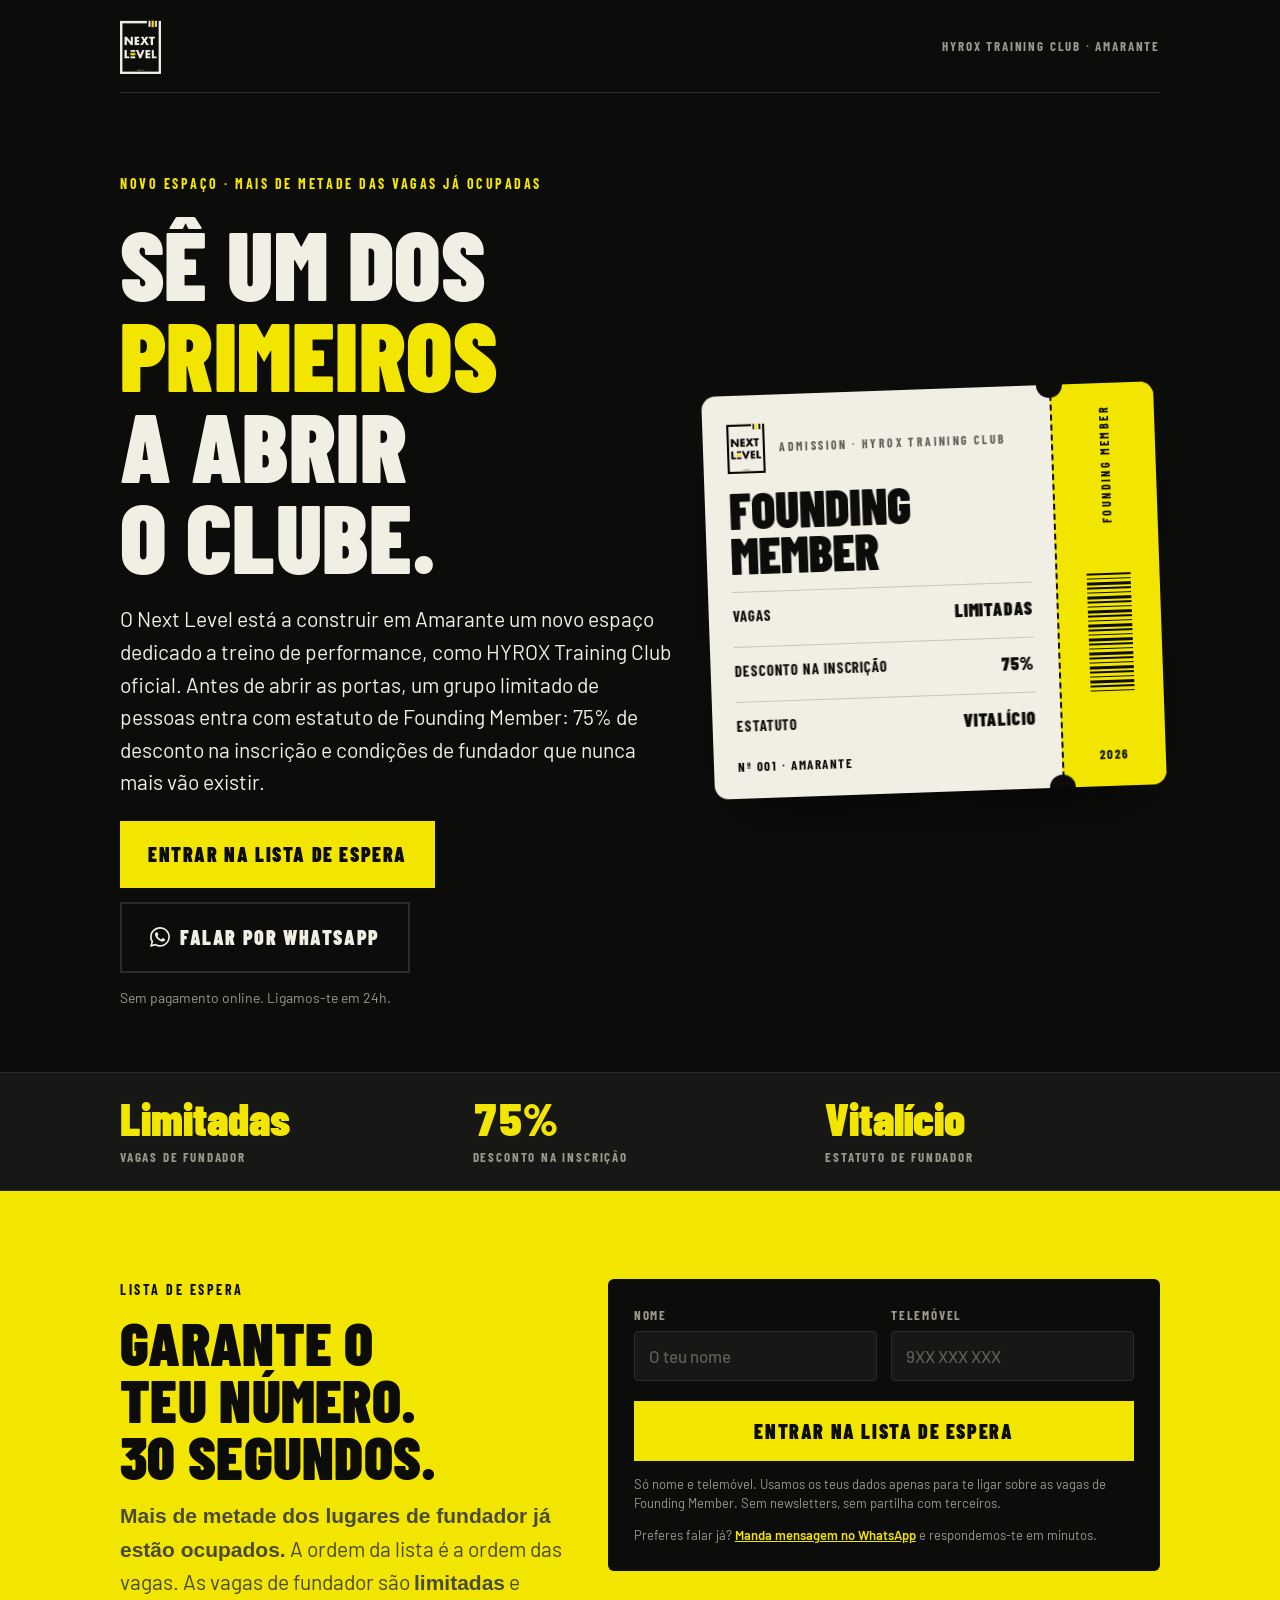
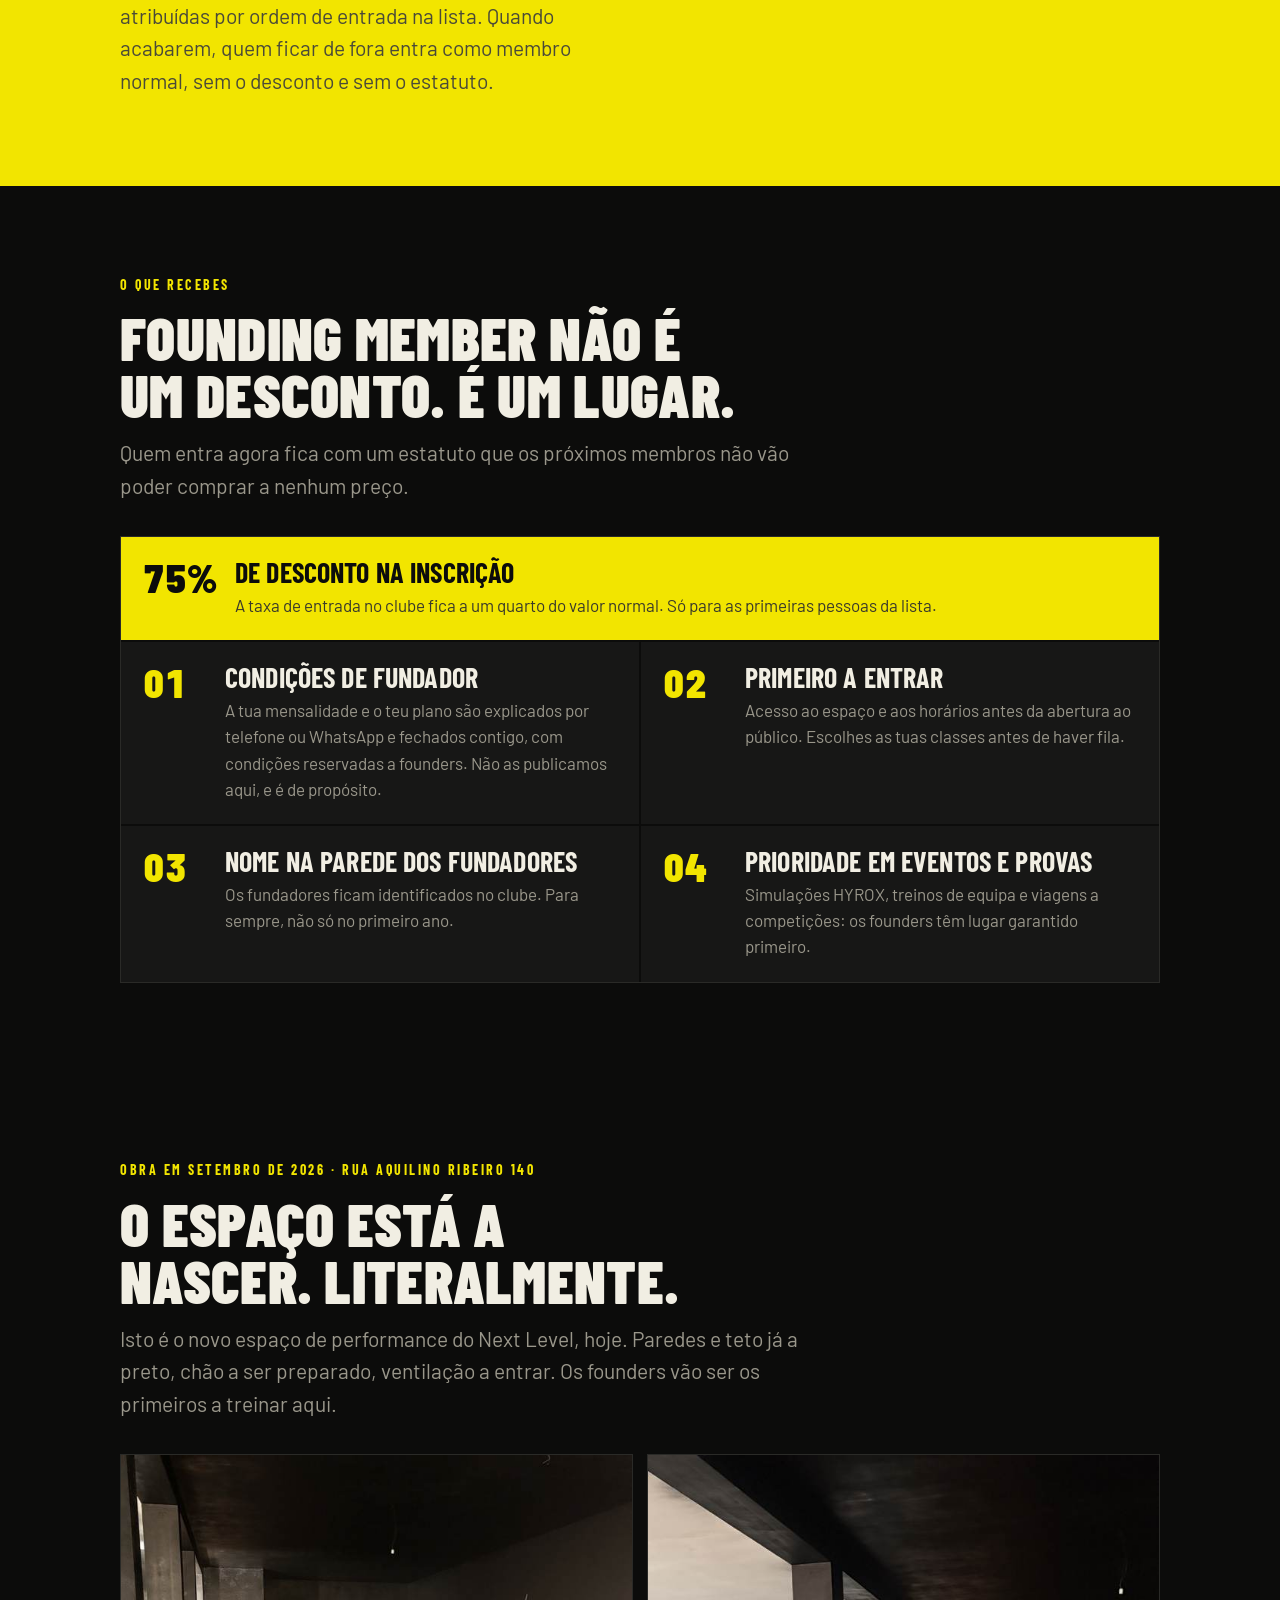
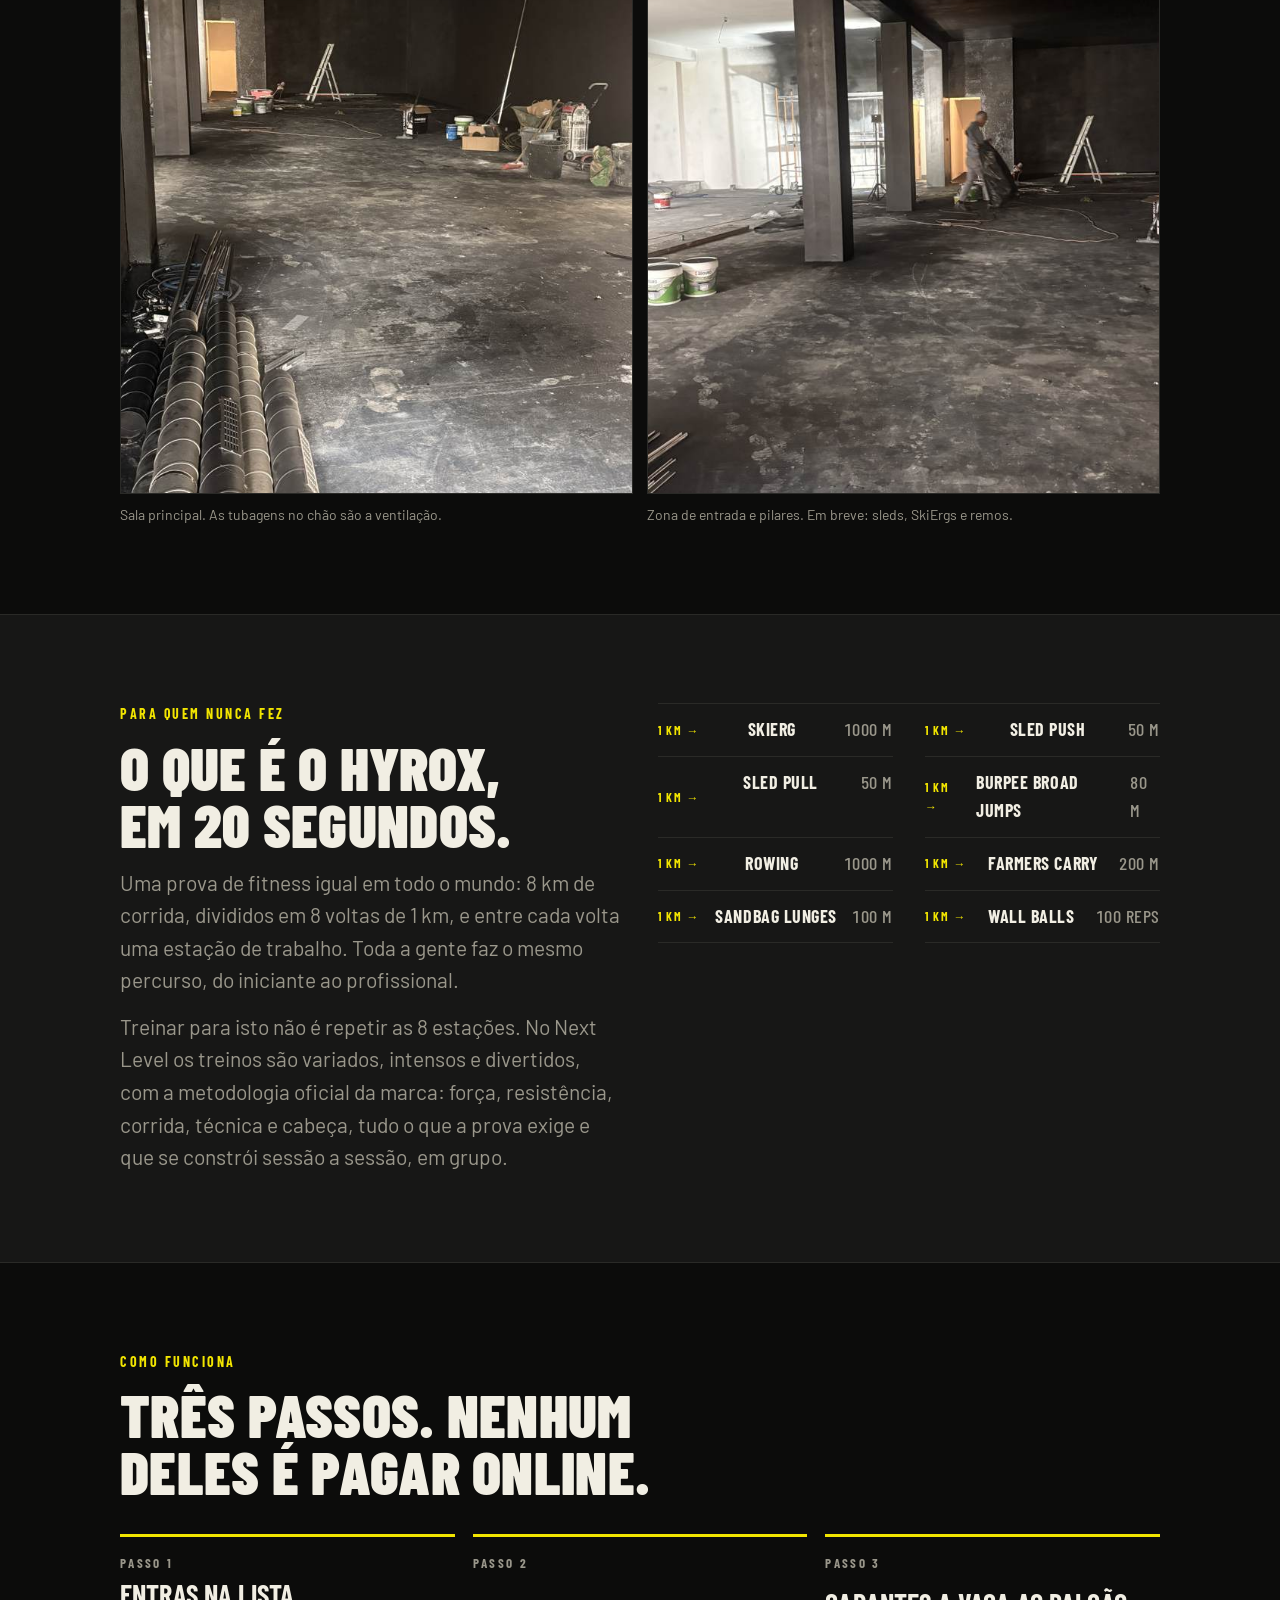
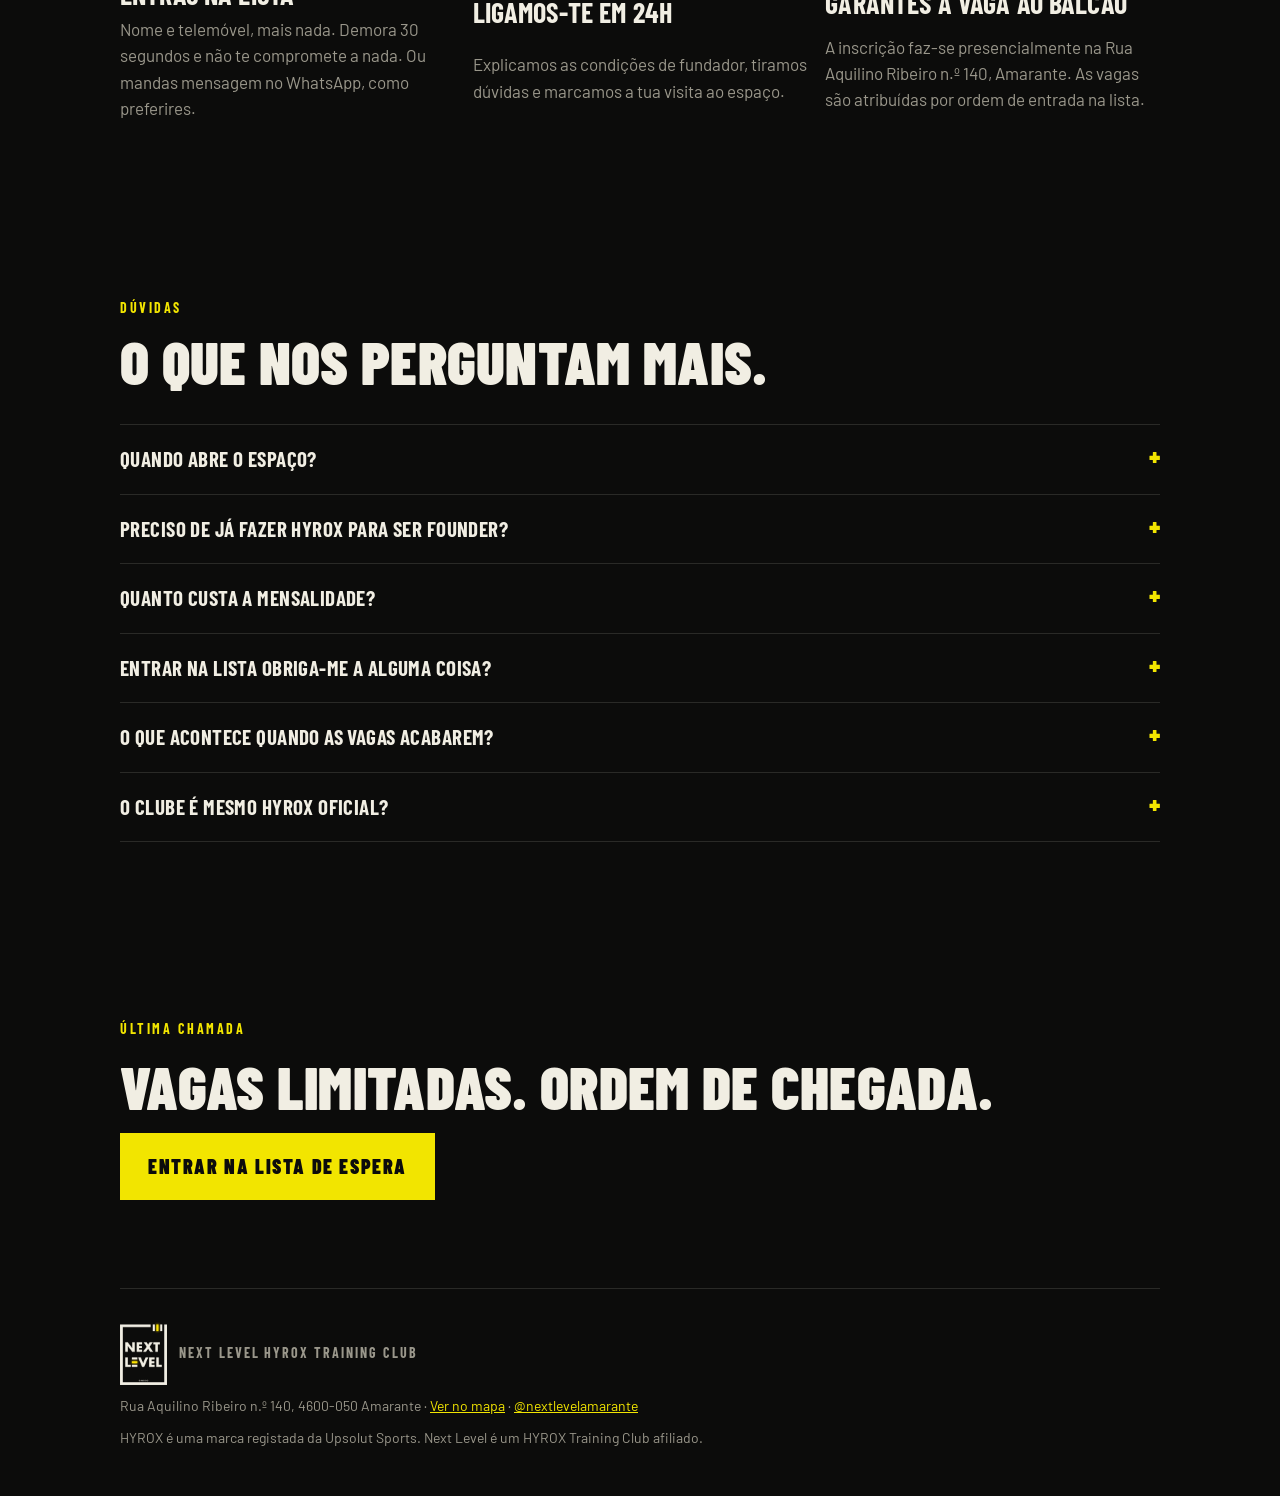
==== commit 29ec6e27: "Prova social e data das fotos da obra" ====
--- a/founders/index.html
+++ b/founders/index.html
@@ -167,7 +167,7 @@
 <main id="top">
   <div class="wrap hero">
     <div class="stack">
-      <p class="eyebrow">Novo espa&#231;o &#183; Vagas limitadas &#183; Por ordem de chegada</p>
+      <p class="eyebrow">Novo espa&#231;o &#183; Mais de metade das vagas j&#225; ocupadas</p>
       <h1>S&#234; um dos <span class="volt">primeiros</span> a abrir o clube.</h1>
       <p class="lede">O Next Level est&#225; a construir em Amarante um novo espa&#231;o dedicado a treino de performance, como HYROX Training Club oficial. Antes de abrir as portas, um grupo limitado de pessoas entra com estatuto de Founding Member: 75% de desconto na inscri&#231;&#227;o e condi&#231;&#245;es de fundador que nunca mais v&#227;o existir.</p>
       <div class="cta-row">
@@ -207,7 +207,7 @@
       <div class="head" style="margin:0">
         <p class="eyebrow">Lista de espera</p>
         <h2>Garante o teu n&#250;mero. 30 segundos.</h2>
-        <p class="muted lede">A ordem da lista &#233; a ordem das vagas. As vagas de fundador s&#227;o <b>limitadas</b> e atribu&#237;das por ordem de entrada na lista. Quando acabarem, quem ficar de fora entra como membro normal, sem o desconto e sem o estatuto.</p>
+        <p class="muted lede"><b>Mais de metade dos lugares de fundador j&#225; est&#227;o ocupados.</b> A ordem da lista &#233; a ordem das vagas. As vagas de fundador s&#227;o <b>limitadas</b> e atribu&#237;das por ordem de entrada na lista. Quando acabarem, quem ficar de fora entra como membro normal, sem o desconto e sem o estatuto.</p>
       </div>
 
       <form name="founding-member" method="POST" action="https://api.web3forms.com/submit" novalidate>
@@ -266,7 +266,7 @@
 
   <section class="wrap" id="espaco">
     <div class="head">
-      <p class="eyebrow">Setembro de 2026 &#183; Rua Aquilino Ribeiro 140</p>
+      <p class="eyebrow">Obra em setembro de 2026 &#183; Rua Aquilino Ribeiro 140</p>
       <h2>O espa&#231;o est&#225; a nascer. Literalmente.</h2>
       <p class="muted lede">Isto &#233; o novo espa&#231;o de performance do Next Level, hoje. Paredes e teto j&#225; a preto, ch&#227;o a ser preparado, ventila&#231;&#227;o a entrar. Os founders v&#227;o ser os primeiros a treinar aqui.</p>
     </div>
